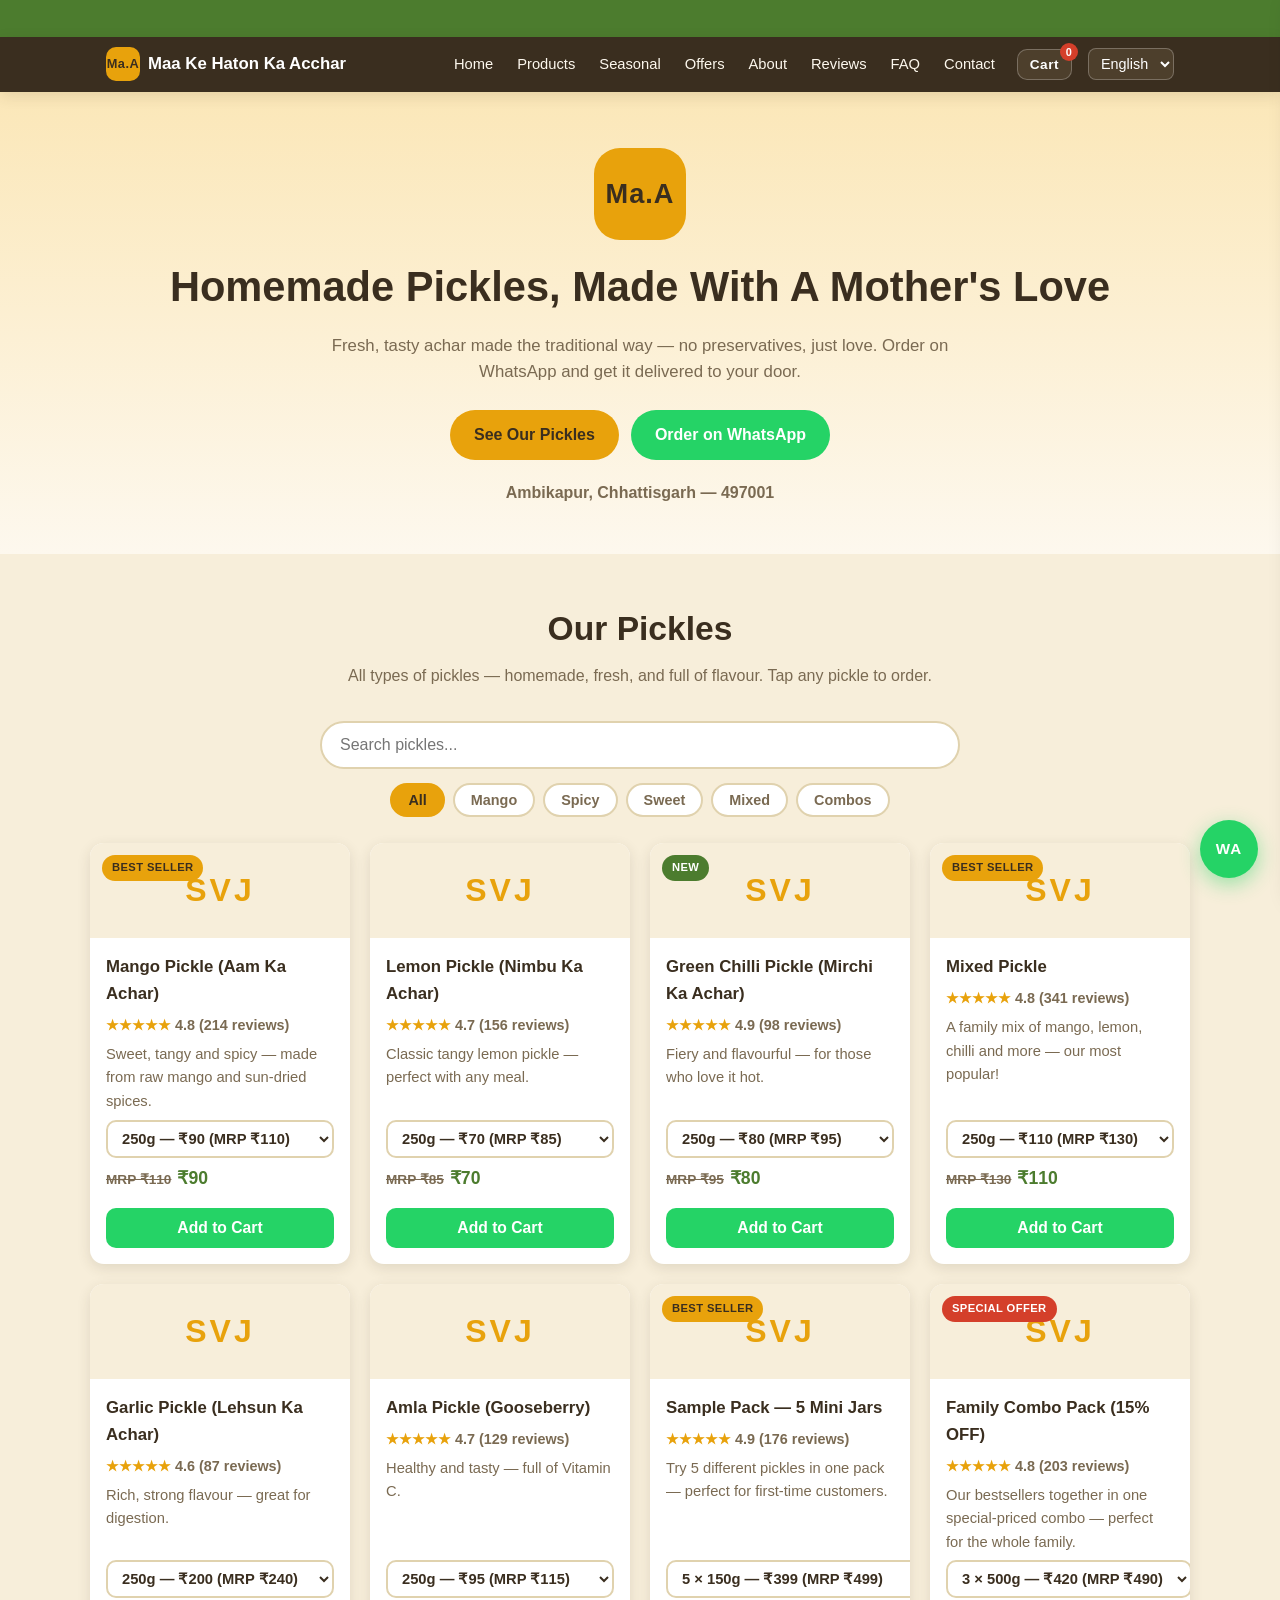
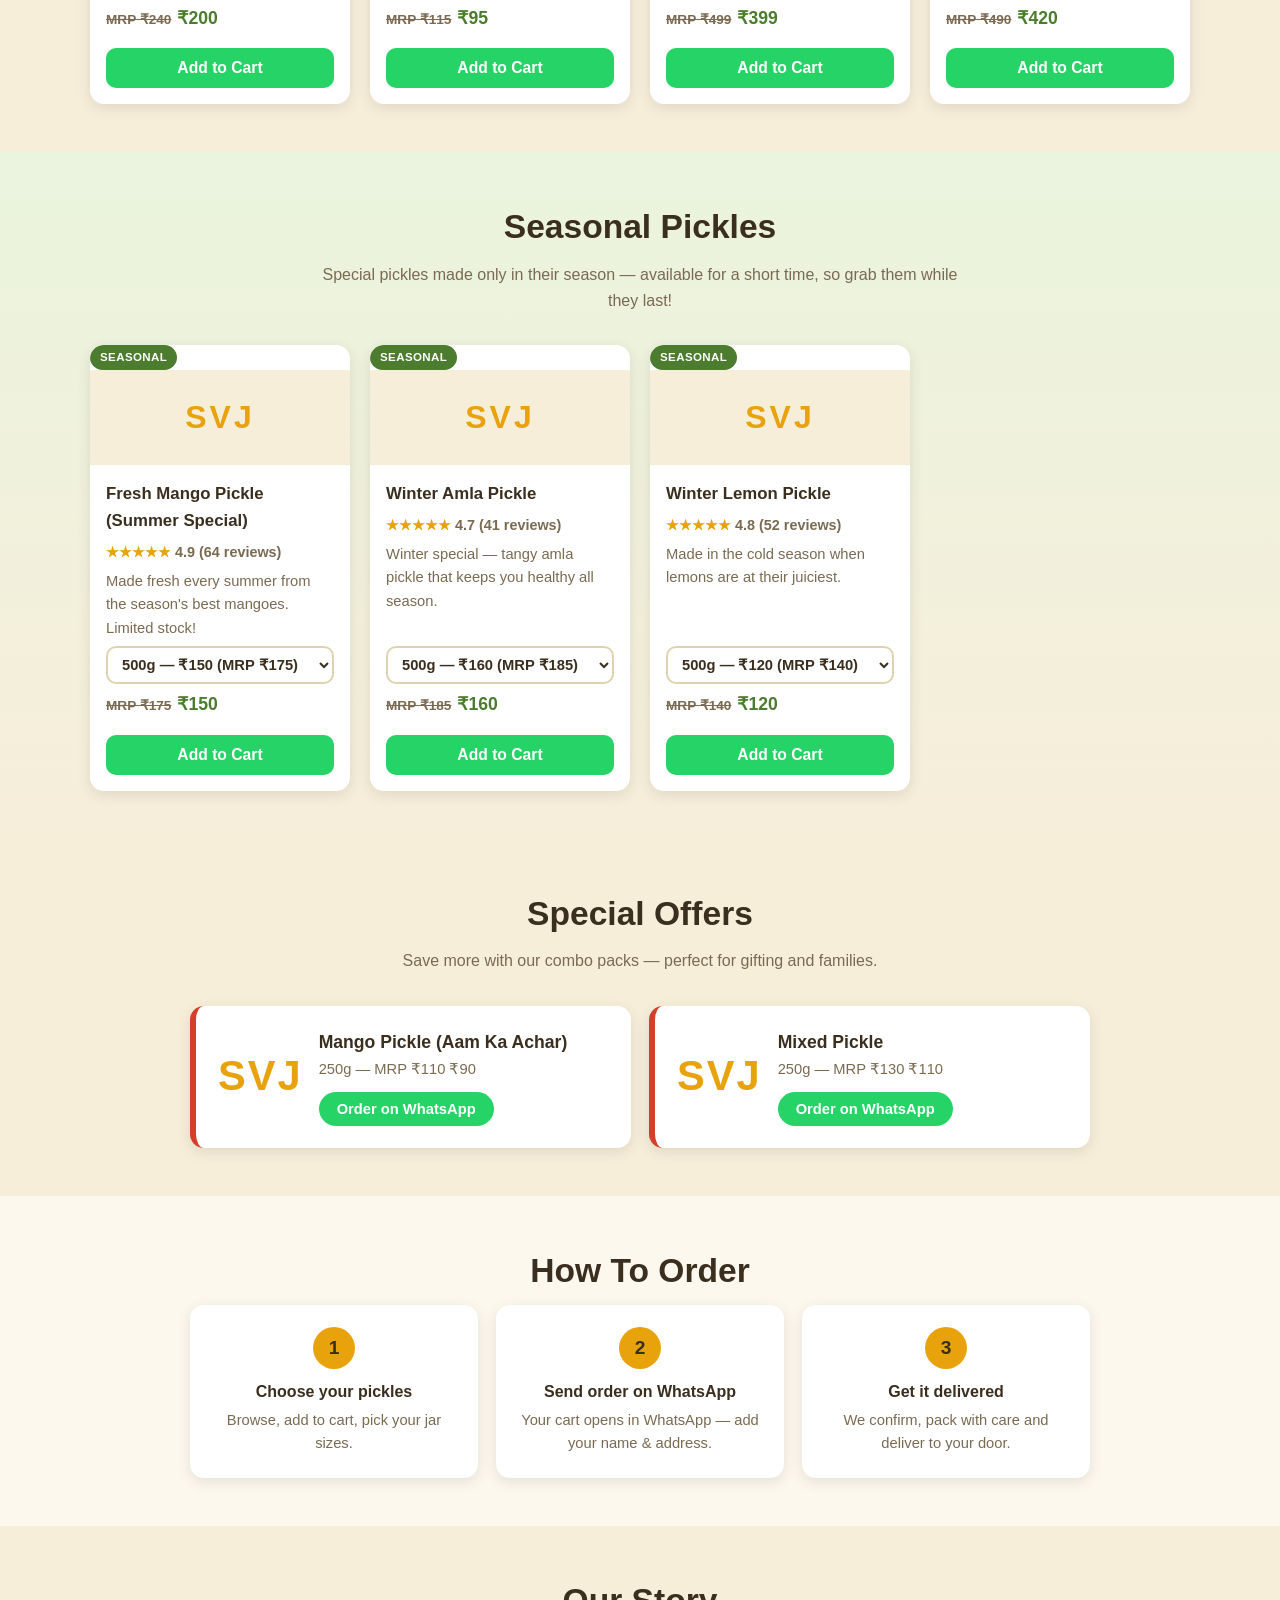
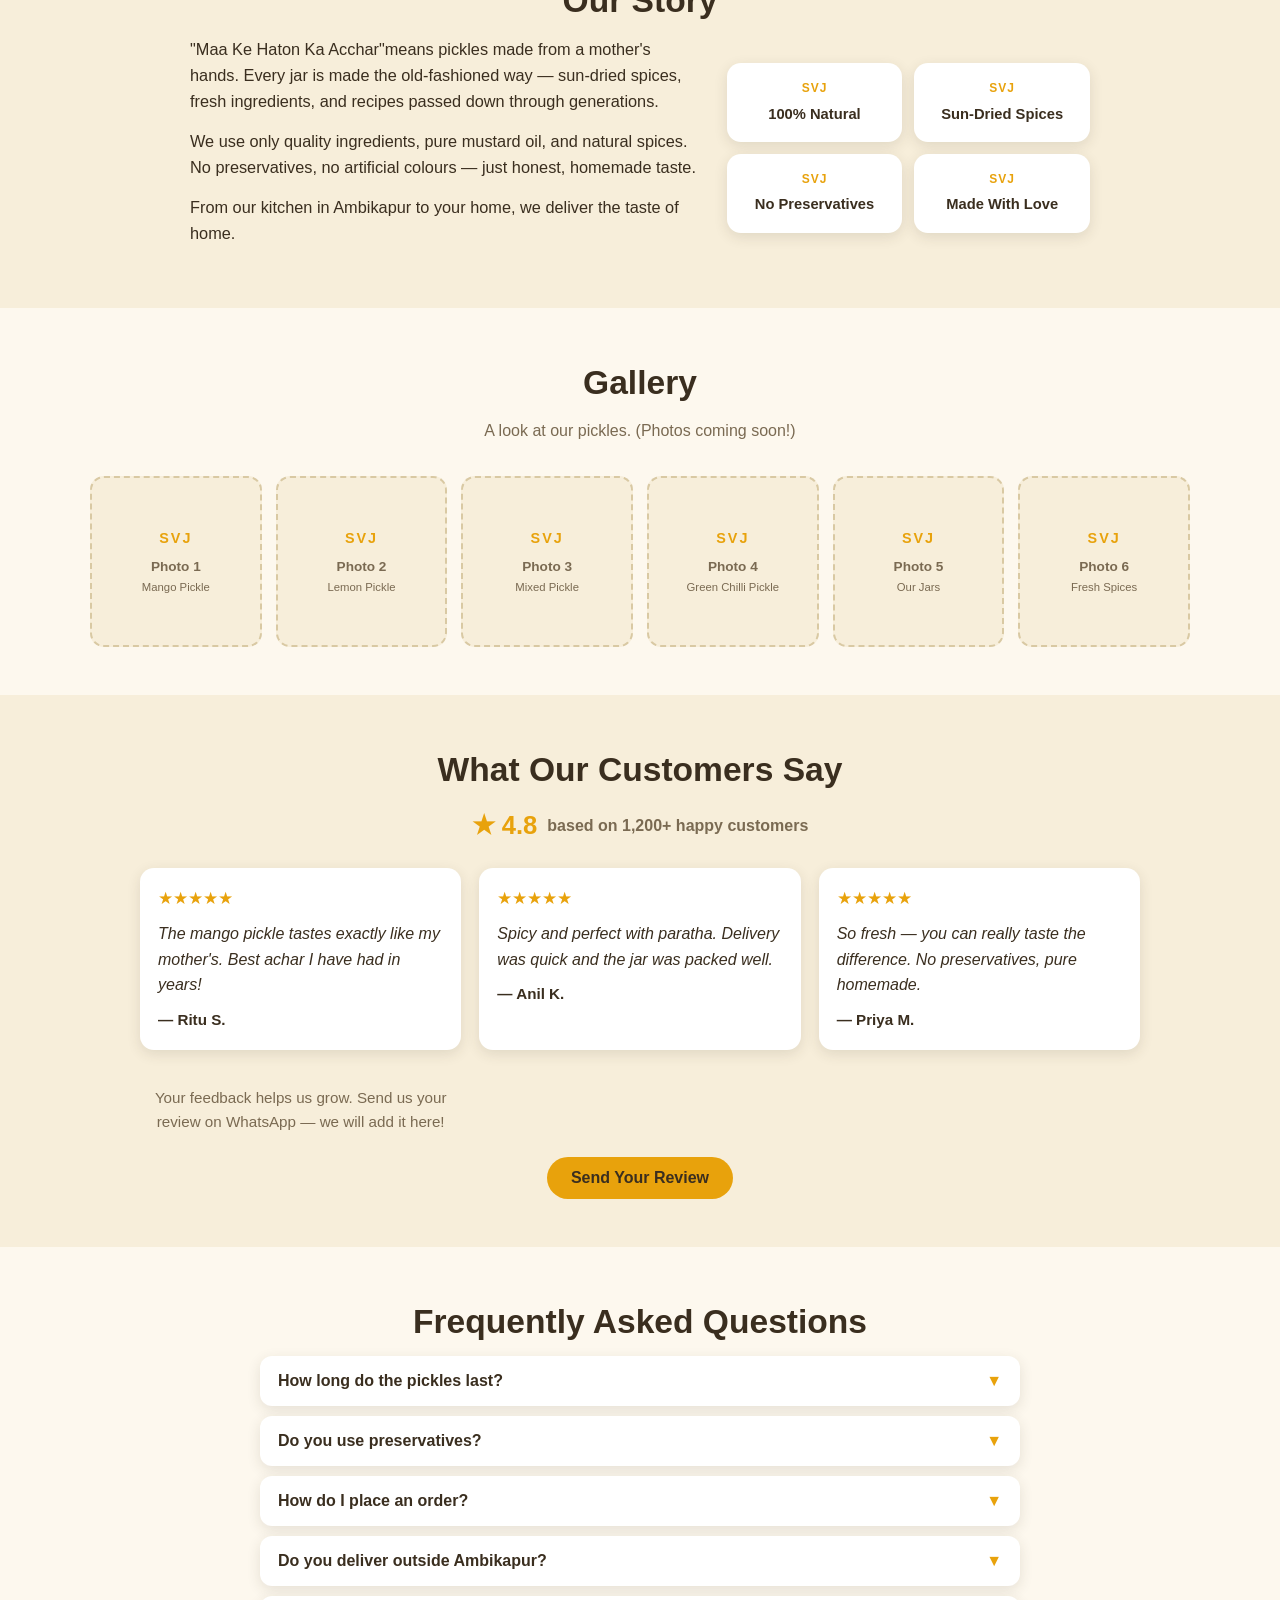
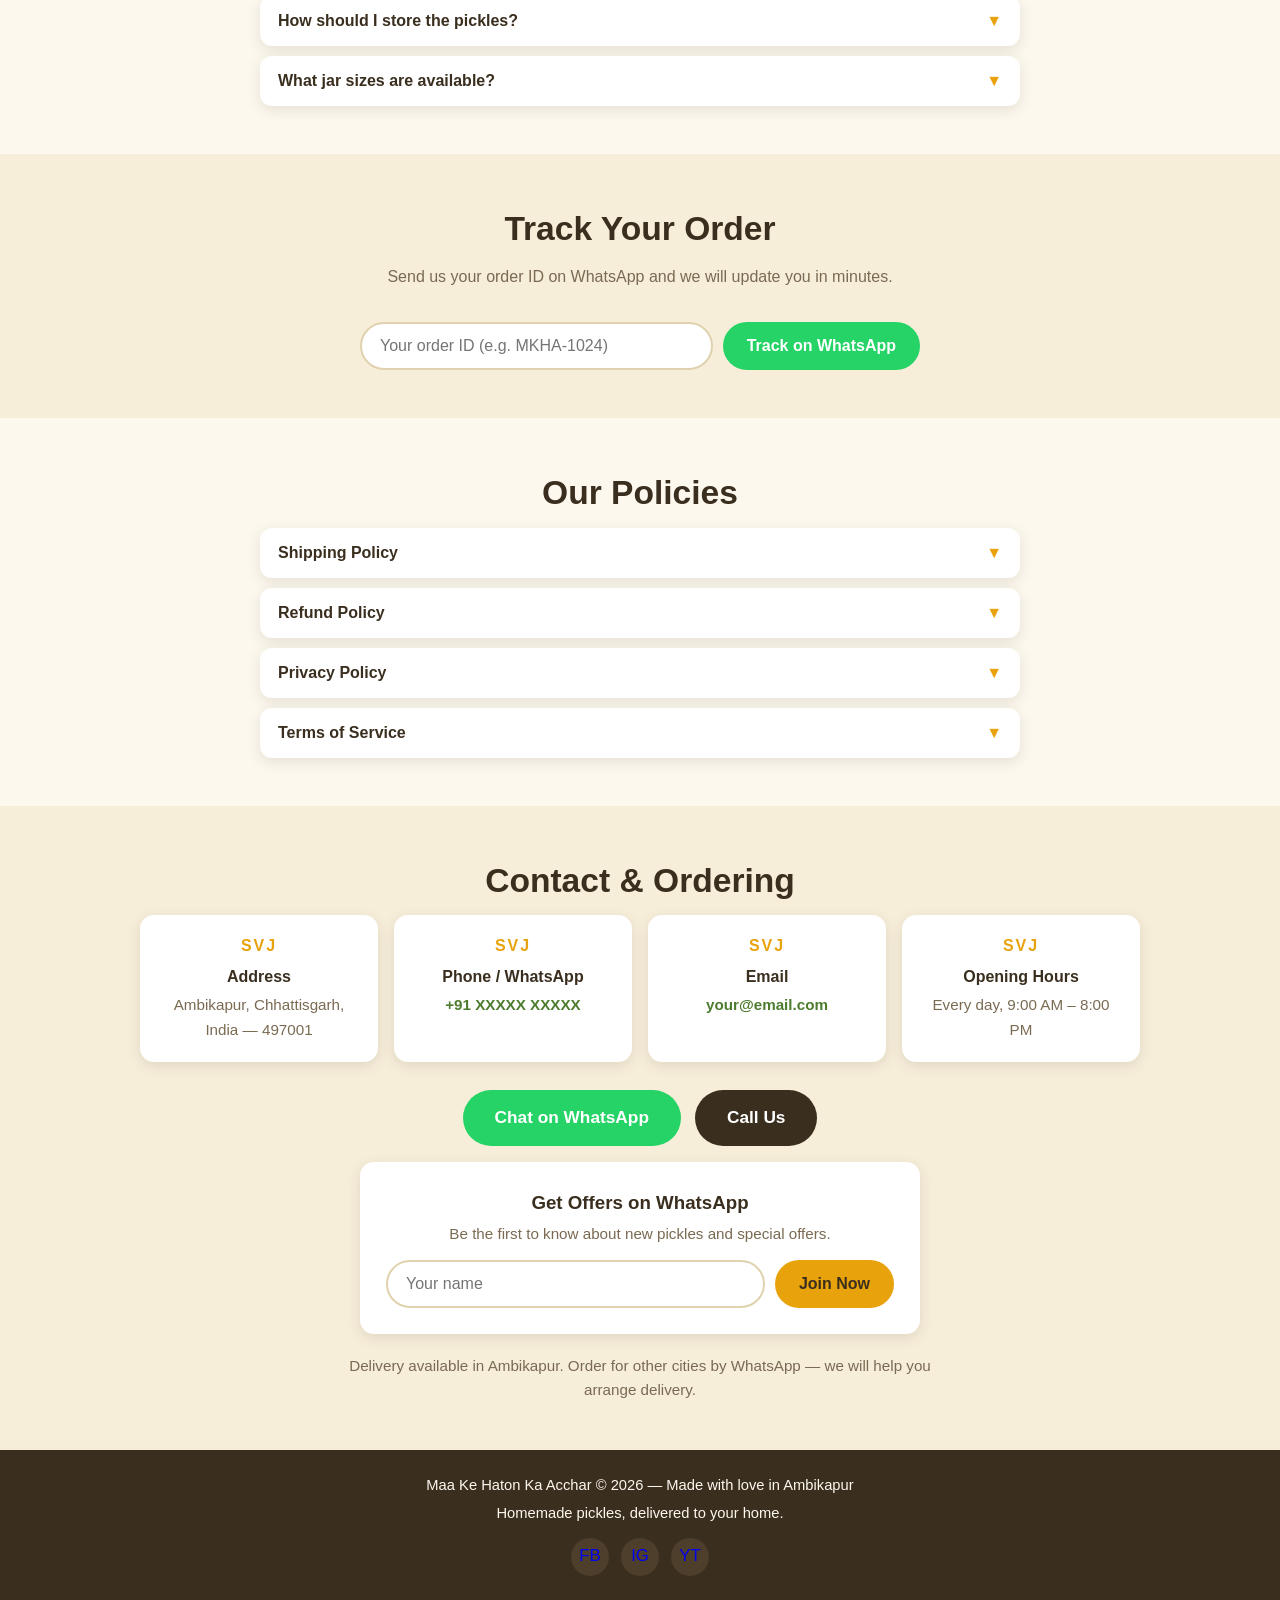
==== index.html @ 0ca8445d "Add visual site editor (editor.html) + one-click deploy script" ====
<!DOCTYPE html>
<html lang="en">
<head>
<meta charset="UTF-8">
<meta name="viewport" content="width=device-width, initial-scale=1.0">
<title>Maa Ke Haton Ka Acchar</title>
<meta name="description" content="Maa Ke Haton Ka Acchar — homemade pickles made with mother's hands. Ambikapur, Chhattisgarh.">
<link rel="manifest" href="manifest.json">
<link rel="icon" href="icons/icon-192.png">
<link rel="apple-touch-icon" href="icons/icon-180.png">
<meta name="theme-color" content="#3a2e1f">
<link rel="stylesheet" href="styles.css">
</head>
<body>

<div class="trust-bar">
  <div class="trust-track">
    <span data-i18n="trust_1">No-Leakage Shipping</span>
    <span>•</span>
    <span data-i18n="trust_2">Delivering Across India</span>
    <span>•</span>
    <span data-i18n="trust_3">100% Natural</span>
    <span>•</span>
    <span data-i18n="trust_4">Cash on Delivery</span>
    <span>•</span>
    <span data-i18n="trust_1">No-Leakage Shipping</span>
    <span>•</span>
    <span data-i18n="trust_2">Delivering Across India</span>
    <span>•</span>
    <span data-i18n="trust_3">100% Natural</span>
    <span>•</span>
    <span data-i18n="trust_4">Cash on Delivery</span>
  </div>
</div>

<header class="site-header">
  <div class="header-inner">
    <a href="#home" class="brand">
      <span class="brand-icon brand-icon-text">Ma.A</span>
      <span class="brand-name" data-i18n="brand_name">Maa Ke Haton Ka Acchar</span>
    </a>
    <nav class="main-nav" id="mainNav">
      <a href="#home" data-i18n="nav_home">Home</a>
      <a href="#products" data-i18n="nav_products">Products</a>
      <a href="#seasonal" data-i18n="nav_seasonal">Seasonal</a>
      <a href="#offers" data-i18n="nav_offers">Offers</a>
      <a href="#about" data-i18n="nav_about">About</a>
      <a href="#reviews" data-i18n="nav_reviews">Reviews</a>
      <a href="#faq" data-i18n="nav_faq">FAQ</a>
      <a href="#contact" data-i18n="nav_contact">Contact</a>
    </nav>
    <div class="header-right">
      <button class="cart-btn" id="cartBtn" aria-label="Cart">
        <span data-i18n="cart_btn">Cart</span><span class="cart-count" id="cartCount">0</span>
      </button>
      <label class="lang-label" for="langSelect" aria-hidden="true"></label>
      <select id="langSelect" class="lang-select" aria-label="Language"></select>
      <button class="menu-toggle" id="menuToggle" aria-label="Menu">☰</button>
    </div>
  </div>
</header>

<section id="home" class="hero">
  <div class="hero-inner">
    <div class="hero-emoji hero-emoji-text">Ma.A</div>
    <h1 data-i18n="hero_title">Homemade Pickles, Made With A Mother's Love</h1>
    <p class="hero-sub" data-i18n="hero_sub">Fresh, tasty achar made the traditional way — no preservatives, just love. Add to cart, order on WhatsApp and get it delivered to your door.</p>
    <div class="hero-actions">
      <a class="btn btn-primary" href="#products" data-i18n="hero_btn_menu">See Our Pickles</a>
      <a class="btn btn-whatsapp" id="heroWhatsApp" href="#" target="_blank" rel="noopener" data-i18n="hero_btn_order">Order on WhatsApp</a>
    </div>
    <p class="hero-location" data-i18n="hero_location">Ambikapur, Chhattisgarh — 497001</p>
  </div>
</section>

<section id="products" class="section">
  <div class="section-inner">
    <h2 class="section-title" data-i18n="products_title">Our Pickles</h2>
    <p class="section-sub" data-i18n="products_sub">All types of pickles — homemade, fresh, and full of flavour. Add to cart or order on WhatsApp.</p>
    <div class="shop-tools">
      <input type="search" id="searchInput" class="search-box" data-i18n-placeholder="search_placeholder" placeholder="Search pickles...">
      <div class="filter-chips" id="filterChips">
        <button class="chip active" data-filter="all" data-i18n="filter_all">All</button>
        <button class="chip" data-filter="mango" data-i18n="filter_mango">Mango</button>
        <button class="chip" data-filter="spicy" data-i18n="filter_spicy">Spicy</button>
        <button class="chip" data-filter="sweet" data-i18n="filter_sweet">Sweet</button>
        <button class="chip" data-filter="mixed" data-i18n="filter_mixed">Mixed</button>
        <button class="chip" data-filter="combo" data-i18n="filter_combo">Combos</button>
      </div>
    </div>
    <p class="search-empty" id="searchEmpty" data-i18n="search_no_results" style="display:none">No pickles found. Try another word.</p>
    <div class="product-grid" id="productGrid"></div>
  </div>
</section>

<section id="seasonal" class="section section-seasonal">
  <div class="section-inner">
    <h2 class="section-title" data-i18n="seasonal_title">Seasonal Pickles</h2>
    <p class="section-sub" data-i18n="seasonal_sub">Special pickles made only in their season — available for a short time, so grab them while they last!</p>
    <div class="product-grid" id="seasonalGrid"></div>
  </div>
</section>

<section id="offers" class="section section-offers">
  <div class="section-inner">
    <h2 class="section-title" data-i18n="offers_title">Special Offers</h2>
    <p class="section-sub" data-i18n="offers_sub">Save more with our combo packs — perfect for gifting and families.</p>
    <div class="offer-banners" id="offerBanners"></div>
  </div>
</section>

<section id="howto" class="section">
  <div class="section-inner">
    <h2 class="section-title" data-i18n="howto_title">How To Order</h2>
    <div class="howto-steps">
      <div class="howto-step"><span class="step-num">1</span><strong data-i18n="howto_1">Choose your pickles</strong><p data-i18n="howto_1d">Browse, add to cart, pick your jar sizes.</p></div>
      <div class="howto-step"><span class="step-num">2</span><strong data-i18n="howto_2">Send order on WhatsApp</strong><p data-i18n="howto_2d">Your cart opens in WhatsApp — add your name & address.</p></div>
      <div class="howto-step"><span class="step-num">3</span><strong data-i18n="howto_3">Get it delivered</strong><p data-i18n="howto_3d">We confirm, pack with care and deliver to your door.</p></div>
    </div>
  </div>
</section>

<section id="about" class="section">
  <div class="section-inner">
    <h2 class="section-title" data-i18n="about_title">Our Story</h2>
    <div class="about-content">
      <div class="about-text">
        <p data-i18n="about_p1">"Maa Ke Haton Ka Acchar" means pickles made from a mother's hands. Every jar is made the old-fashioned way — sun-dried spices, fresh ingredients, and recipes passed down through generations.</p>
        <p data-i18n="about_p2">We use only quality ingredients, pure mustard oil, and natural spices. No preservatives, no artificial colours — just honest, homemade taste.</p>
        <p data-i18n="about_p3">From our kitchen in Ambikapur to your home, we deliver the taste of home.</p>
      </div>
      <div class="about-badges">
        <div class="badge"><span class="badge-icon">SVJ</span><strong data-i18n="badge_1">100% Natural</strong></div>
        <div class="badge"><span class="badge-icon">SVJ</span><strong data-i18n="badge_2">Sun-Dried Spices</strong></div>
        <div class="badge"><span class="badge-icon">SVJ</span><strong data-i18n="badge_3">No Preservatives</strong></div>
        <div class="badge"><span class="badge-icon">SVJ</span><strong data-i18n="badge_4">Made With Love</strong></div>
      </div>
    </div>
  </div>
</section>

<section id="gallery" class="section section-gallery">
  <div class="section-inner">
    <h2 class="section-title" data-i18n="gallery_title">Gallery</h2>
    <p class="section-sub" data-i18n="gallery_sub">A look at our pickles. (Photos coming soon!)</p>
    <div class="gallery-grid" id="galleryGrid"></div>
  </div>
</section>

<section id="reviews" class="section">
  <div class="section-inner">
    <h2 class="section-title" data-i18n="reviews_title">What Our Customers Say</h2>
    <div class="rating-summary">
      <span class="rating-big">★ 4.8</span>
      <span class="rating-text" data-i18n="rating_summary">based on 1,200+ happy customers</span>
    </div>
    <div class="review-grid" id="reviewGrid"></div>
    <div class="send-review">
      <button class="btn btn-primary" id="sendReviewBtn" data-i18n="review_send_btn">Send Your Review</button>
    </div>
  </div>
</section>

<section id="faq" class="section">
  <div class="section-inner">
    <h2 class="section-title" data-i18n="faq_title">Frequently Asked Questions</h2>
    <div class="faq-list" id="faqList"></div>
  </div>
</section>

<section id="track" class="section section-track">
  <div class="section-inner">
    <h2 class="section-title" data-i18n="track_title">Track Your Order</h2>
    <p class="section-sub" data-i18n="track_sub">Send us your order ID on WhatsApp and we will update you in minutes.</p>
    <form class="track-form" id="trackForm">
      <input type="text" id="trackInput" data-i18n-placeholder="track_placeholder" placeholder="Your order ID (e.g. MKHA-1024)" required>
      <button type="submit" class="btn btn-whatsapp" data-i18n="track_btn">Track on WhatsApp</button>
    </form>
  </div>
</section>

<section id="policies" class="section">
  <div class="section-inner">
    <h2 class="section-title" data-i18n="policies_title">Our Policies</h2>
    <div class="faq-list" id="policyList">
      <div class="faq-item">
        <button class="faq-question"><span data-i18n="pol_shipping_title">Shipping Policy</span><span class="faq-arrow">▼</span></button>
        <div class="faq-answer"><div class="faq-answer-inner" data-i18n="pol_shipping_body"></div></div>
      </div>
      <div class="faq-item">
        <button class="faq-question"><span data-i18n="pol_refund_title">Refund Policy</span><span class="faq-arrow">▼</span></button>
        <div class="faq-answer"><div class="faq-answer-inner" data-i18n="pol_refund_body"></div></div>
      </div>
      <div class="faq-item">
        <button class="faq-question"><span data-i18n="pol_privacy_title">Privacy Policy</span><span class="faq-arrow">▼</span></button>
        <div class="faq-answer"><div class="faq-answer-inner" data-i18n="pol_privacy_body"></div></div>
      </div>
      <div class="faq-item">
        <button class="faq-question"><span data-i18n="pol_terms_title">Terms of Service</span><span class="faq-arrow">▼</span></button>
        <div class="faq-answer"><div class="faq-answer-inner" data-i18n="pol_terms_body"></div></div>
      </div>
    </div>
  </div>
</section>

<section id="contact" class="section section-contact">
  <div class="section-inner">
    <h2 class="section-title" data-i18n="contact_title">Contact &amp; Ordering</h2>
    <div class="contact-grid">
      <div class="contact-card">
        <span class="contact-icon contact-icon-text">SVJ</span>
        <strong data-i18n="contact_address_label">Address</strong>
        <p data-i18n="contact_address">Ambikapur, Chhattisgarh, India — 497001</p>
      </div>
      <div class="contact-card">
        <span class="contact-icon contact-icon-text">SVJ</span>
        <strong data-i18n="contact_phone_label">Phone / WhatsApp</strong>
        <p><a id="contactPhoneLink" href="#" data-i18n="contact_phone_placeholder">+91 XXXXX XXXXX</a></p>
      </div>
      <div class="contact-card">
        <span class="contact-icon contact-icon-text">SVJ</span>
        <strong data-i18n="contact_email_label">Email</strong>
        <p><a id="contactEmailLink" href="#" data-i18n="contact_email_placeholder">your@email.com</a></p>
      </div>
      <div class="contact-card">
        <span class="contact-icon contact-icon-text">SVJ</span>
        <strong data-i18n="contact_hours_label">Opening Hours</strong>
        <p data-i18n="contact_hours">Every day, 9:00 AM – 8:00 PM</p>
      </div>
    </div>
    <div class="contact-actions">
      <a class="btn btn-whatsapp btn-large" id="contactWhatsApp" href="#" target="_blank" rel="noopener" data-i18n="contact_btn_whatsapp">Chat on WhatsApp</a>
      <a class="btn btn-call btn-large" id="contactCall" href="#" data-i18n="contact_btn_call">Call Us</a>
    </div>
    <div class="newsletter">
      <h3 data-i18n="newsletter_title">Get Offers on WhatsApp</h3>
      <p data-i18n="newsletter_sub">Be the first to know about new pickles and special offers.</p>
      <form class="track-form" id="newsletterForm">
        <input type="text" id="newsletterInput" data-i18n-placeholder="newsletter_placeholder" placeholder="Your name" required>
        <button type="submit" class="btn btn-primary" data-i18n="newsletter_btn">Join Now</button>
      </form>
    </div>
    <p class="contact-note" data-i18n="contact_note">Delivery available in Ambikapur. Order for other cities by WhatsApp — we will help you arrange delivery.</p>
  </div>
</section>

<footer class="site-footer">
  <div class="footer-inner">
    <p data-i18n="footer_line1">Maa Ke Haton Ka Acchar © 2026 — Made with love in Ambikapur</p>
    <p data-i18n="footer_line2">Homemade pickles, delivered to your home.</p>
    <div class="social-links">
      <a href="#" aria-label="Facebook" id="fbLink">FB</a>
      <a href="#" aria-label="Instagram" id="igLink">IG</a>
      <a href="#" aria-label="YouTube" id="ytLink">YT</a>
    </div>
  </div>
</footer>

<div class="cart-overlay" id="cartOverlay"></div>
<aside class="cart-drawer" id="cartDrawer">
  <div class="cart-header">
    <h3 data-i18n="cart_title">Your Cart</h3>
    <button class="cart-close" id="cartClose" aria-label="Close">✕</button>
  </div>
  <div class="cart-items" id="cartItems"></div>
  <div class="cart-footer" id="cartFooter">
    <div class="cart-total-row">
      <span data-i18n="cart_total">Total</span>
      <span id="cartTotal">₹0</span>
    </div>
    <button class="btn btn-whatsapp btn-large cart-checkout" id="cartCheckout" data-i18n="cart_checkout">Order via WhatsApp</button>
    <button class="btn btn-call cart-clear" id="cartClear" data-i18n="cart_clear">Clear Cart</button>
  </div>
</aside>

<a class="float-wa" id="floatWa" href="#" target="_blank" rel="noopener" aria-label="WhatsApp">WA</a>
<button class="back-top" id="backTop" aria-label="Back to top">↑</button>

<script src="languages.js"></script>
<script src="products.js"></script>
<script src="site-config.js"></script>
<script src="script.js"></script>
</body>
</html>
---- styles.css ----
:root {
  --primary: #e8a20c;
  --primary-dark: #c4880a;
  --dark: #3a2e1f;
  --dark-soft: #4d3f2c;
  --green: #4c7c2e;
  --cream: #fdf8ee;
  --cream-2: #f7eeda;
  --text: #3a2e1f;
  --muted: #7a6a52;
  --white: #ffffff;
  --red: #d43f2a;
  --shadow: 0 4px 14px rgba(58, 46, 31, 0.12);
  --radius: 14px;
}

* { margin: 0; padding: 0; box-sizing: border-box; }

html { scroll-behavior: smooth; }

body {
  font-family: -apple-system, BlinkMacSystemFont, "Segoe UI", Roboto, "Noto Sans", "Noto Sans Devanagari", "Noto Sans Bengali", "Noto Sans Tamil", sans-serif;
  background: var(--cream);
  color: var(--text);
  line-height: 1.6;
}

/* ---------- Trust bar ---------- */
.trust-bar {
  background: var(--green);
  color: var(--white);
  overflow: hidden;
  padding: 7px 0;
  font-size: 0.88rem;
  font-weight: 600;
  white-space: nowrap;
}

.trust-track {
  display: inline-flex;
  gap: 18px;
  animation: marquee 22s linear infinite;
  padding-left: 100%;
}

@keyframes marquee {
  0% { transform: translateX(0); }
  100% { transform: translateX(-100%); }
}

/* ---------- Header ---------- */
.site-header {
  position: sticky;
  top: 0;
  z-index: 100;
  background: var(--dark);
  color: var(--white);
  box-shadow: var(--shadow);
}

.header-inner {
  max-width: 1100px;
  margin: 0 auto;
  padding: 10px 16px;
  display: flex;
  align-items: center;
  gap: 12px;
}

.brand {
  display: flex;
  align-items: center;
  gap: 8px;
  color: var(--white);
  text-decoration: none;
  font-weight: 800;
  font-size: 1.05rem;
  white-space: nowrap;
}

.brand-icon { font-size: 1.4rem; }

.brand-icon-text {
  display: inline-flex;
  align-items: center;
  justify-content: center;
  background: var(--primary);
  color: var(--dark);
  font-weight: 900;
  font-size: 0.8rem;
  width: 34px;
  height: 34px;
  border-radius: 10px;
  letter-spacing: 0.5px;
}

.main-nav {
  display: flex;
  gap: 4px;
  margin-left: auto;
  overflow-x: auto;
  scrollbar-width: none;
}

.main-nav::-webkit-scrollbar { display: none; }

.main-nav a {
  color: var(--cream);
  text-decoration: none;
  padding: 6px 10px;
  border-radius: 8px;
  font-size: 0.92rem;
  white-space: nowrap;
}

.main-nav a:hover { background: var(--dark-soft); }

.header-right {
  display: flex;
  align-items: center;
  gap: 8px;
}

.cart-btn {
  position: relative;
  background: var(--dark-soft);
  border: 1px solid rgba(255,255,255,0.25);
  border-radius: 10px;
  color: var(--white);
  font-size: 0.85rem;
  font-weight: 700;
  letter-spacing: 0.5px;
  padding: 7px 12px;
  cursor: pointer;
}

.cart-count {
  position: absolute;
  top: -7px;
  right: -7px;
  background: var(--red);
  color: var(--white);
  font-size: 0.68rem;
  font-weight: 800;
  min-width: 18px;
  height: 18px;
  border-radius: 999px;
  display: flex;
  align-items: center;
  justify-content: center;
  padding: 0 4px;
}

.lang-select {
  background: var(--dark-soft);
  color: var(--white);
  border: 1px solid rgba(255,255,255,0.25);
  border-radius: 8px;
  padding: 6px 8px;
  font-size: 0.9rem;
  max-width: 110px;
  cursor: pointer;
}

.lang-select option { color: var(--text); background: var(--white); }

.menu-toggle {
  display: none;
  background: none;
  border: 1px solid rgba(255,255,255,0.35);
  color: var(--white);
  font-size: 1.2rem;
  border-radius: 8px;
  padding: 2px 10px;
  cursor: pointer;
}

/* ---------- Hero ---------- */
.hero {
  background: linear-gradient(180deg, #fbe7b8 0%, var(--cream) 100%);
  text-align: center;
  padding: 56px 20px 48px;
}

.hero-emoji { font-size: 3rem; margin-bottom: 8px; }

.hero-emoji-text {
  display: flex;
  align-items: center;
  justify-content: center;
  background: var(--primary);
  color: var(--dark);
  font-weight: 900;
  font-size: 1.7rem;
  width: 92px;
  height: 92px;
  border-radius: 26px;
  margin: 0 auto 14px;
  letter-spacing: 1px;
}

.hero h1 {
  font-size: clamp(1.6rem, 4.5vw, 2.6rem);
  color: var(--dark);
  margin-bottom: 12px;
}

.hero-sub {
  max-width: 640px;
  margin: 0 auto 24px;
  color: var(--muted);
  font-size: 1.05rem;
}

.hero-actions {
  display: flex;
  gap: 12px;
  justify-content: center;
  flex-wrap: wrap;
}

.hero-location {
  margin-top: 20px;
  color: var(--muted);
  font-weight: 600;
}

/* ---------- Buttons ---------- */
.btn {
  display: inline-block;
  padding: 12px 24px;
  border-radius: 999px;
  text-decoration: none;
  font-weight: 700;
  font-size: 1rem;
  transition: transform 0.15s, box-shadow 0.15s;
  border: none;
  cursor: pointer;
  text-align: center;
}

.btn:hover { transform: translateY(-2px); box-shadow: 0 6px 18px rgba(0,0,0,0.18); }

.btn-primary { background: var(--primary); color: var(--dark); }
.btn-whatsapp { background: #25d366; color: var(--white); }
.btn-call { background: var(--dark); color: var(--white); }
.btn-large { padding: 14px 32px; font-size: 1.08rem; }

/* ---------- Sections ---------- */
.section { padding: 48px 20px; }

.section:nth-of-type(even) { background: var(--cream-2); }

.section-inner { max-width: 1100px; margin: 0 auto; }

.section-title {
  text-align: center;
  font-size: clamp(1.5rem, 3.5vw, 2.1rem);
  color: var(--dark);
  margin-bottom: 8px;
}

.section-sub {
  text-align: center;
  color: var(--muted);
  max-width: 640px;
  margin: 0 auto 32px;
}

/* ---------- Shop tools: search + filters ---------- */
.shop-tools {
  max-width: 640px;
  margin: 0 auto 26px;
  display: flex;
  flex-direction: column;
  gap: 14px;
}

.search-box {
  width: 100%;
  padding: 13px 18px;
  border-radius: 999px;
  border: 2px solid #e0d2ae;
  background: var(--white);
  font-size: 1rem;
  outline: none;
}

.search-box:focus { border-color: var(--primary); }

.filter-chips {
  display: flex;
  gap: 8px;
  justify-content: center;
  flex-wrap: wrap;
}

.chip {
  border: 2px solid #e0d2ae;
  background: var(--white);
  color: var(--muted);
  border-radius: 999px;
  padding: 7px 16px;
  font-size: 0.9rem;
  font-weight: 700;
  cursor: pointer;
  transition: all 0.15s;
}

.chip:hover { border-color: var(--primary); color: var(--primary-dark); }

.chip.active {
  background: var(--primary);
  border-color: var(--primary);
  color: var(--dark);
}

.search-empty {
  text-align: center;
  color: var(--muted);
  margin-bottom: 18px;
  font-weight: 600;
}

/* ---------- Products ---------- */
.product-grid {
  display: grid;
  grid-template-columns: repeat(auto-fill, minmax(250px, 1fr));
  gap: 20px;
}

.product-card {
  background: var(--white);
  border-radius: var(--radius);
  box-shadow: var(--shadow);
  overflow: hidden;
  display: flex;
  flex-direction: column;
  transition: transform 0.15s;
  position: relative;
}

.product-card:hover { transform: translateY(-4px); }

.product-badge {
  position: absolute;
  top: 12px;
  left: 12px;
  z-index: 2;
  font-size: 0.7rem;
  font-weight: 800;
  padding: 4px 10px;
  border-radius: 999px;
  text-transform: uppercase;
  letter-spacing: 0.4px;
  color: var(--white);
}

.product-badge.badge-new { background: var(--green); }
.product-badge.badge-bestseller { background: var(--primary); color: var(--dark); }
.product-badge.badge-soldout { background: var(--dark); }
.product-badge.badge-offer { background: var(--red); }

.product-emoji {
  font-size: 3.4rem;
  background: var(--cream-2);
  text-align: center;
  padding: 22px 0;
}

.product-emoji-text {
  font-size: 2rem;
  font-weight: 900;
  letter-spacing: 3px;
  color: var(--primary);
}

.product-body { padding: 16px; display: flex; flex-direction: column; gap: 6px; flex: 1; }

.product-name { font-size: 1.05rem; font-weight: 800; color: var(--dark); }

.product-rating { color: var(--primary); font-size: 0.9rem; font-weight: 700; }

.product-rating .reviews-count { color: var(--muted); font-weight: 600; }

.product-desc { font-size: 0.92rem; color: var(--muted); flex: 1; }

.product-variant-row {
  display: flex;
  align-items: center;
  gap: 8px;
}

.product-size-select {
  flex: 1;
  border: 2px solid #e0d2ae;
  border-radius: 10px;
  padding: 8px 10px;
  font-size: 0.92rem;
  font-weight: 600;
  color: var(--text);
  background: var(--white);
  cursor: pointer;
}

.product-meta {
  display: flex;
  justify-content: space-between;
  align-items: center;
  font-weight: 700;
  color: var(--green);
}

.product-price { font-size: 1.1rem; }

.product-mrp {
  color: var(--muted);
  text-decoration: line-through;
  font-weight: 600;
  font-size: 0.85rem;
  margin-right: 6px;
}

.product-order {
  margin-top: 10px;
  background: #25d366;
  color: var(--white);
  border: none;
  border-radius: 10px;
  padding: 11px;
  font-weight: 700;
  font-size: 0.98rem;
  cursor: pointer;
  transition: filter 0.15s;
  width: 100%;
}

.product-order:hover { filter: brightness(0.94); }

.product-order.soldout { background: #b9b2a5; cursor: not-allowed; }

.section-seasonal {
  background: linear-gradient(180deg, #eaf4de 0%, var(--cream-2) 100%);
}

.seasonal-tag {
  background: var(--green);
  color: var(--white);
  font-size: 0.72rem;
  font-weight: 800;
  padding: 3px 10px;
  border-radius: 999px;
  align-self: flex-start;
  text-transform: uppercase;
  letter-spacing: 0.4px;
}

/* ---------- Offers ---------- */
.section-offers {
  background: linear-gradient(180deg, #fdf3e0 0%, #fbe7b8 100%);
}

.offer-banners {
  display: grid;
  grid-template-columns: repeat(auto-fit, minmax(280px, 1fr));
  gap: 18px;
  max-width: 900px;
  margin: 0 auto;
}

.offer-banner {
  background: var(--white);
  border-radius: var(--radius);
  box-shadow: var(--shadow);
  padding: 22px;
  display: flex;
  gap: 16px;
  align-items: center;
  border-left: 6px solid var(--red);
}

.offer-banner .offer-emoji { font-size: 2.6rem; }

.offer-emoji-text {
  font-size: 1.5rem;
  font-weight: 900;
  letter-spacing: 2px;
  color: var(--primary);
}

.offer-banner h3 { color: var(--dark); font-size: 1.1rem; margin-bottom: 2px; }

.offer-banner p { color: var(--muted); font-size: 0.92rem; margin-bottom: 10px; }

.offer-banner .btn { padding: 9px 18px; font-size: 0.92rem; }

/* ---------- How to order ---------- */
.howto-steps {
  display: grid;
  grid-template-columns: repeat(auto-fit, minmax(220px, 1fr));
  gap: 18px;
  max-width: 900px;
  margin: 0 auto;
}

.howto-step {
  background: var(--white);
  border-radius: var(--radius);
  box-shadow: var(--shadow);
  padding: 22px;
  text-align: center;
}

.step-num {
  display: inline-flex;
  align-items: center;
  justify-content: center;
  width: 42px;
  height: 42px;
  border-radius: 50%;
  background: var(--primary);
  color: var(--dark);
  font-weight: 900;
  font-size: 1.2rem;
  margin-bottom: 10px;
}

.howto-step strong { display: block; color: var(--dark); margin-bottom: 4px; }

.howto-step p { color: var(--muted); font-size: 0.92rem; }

/* ---------- About ---------- */
.about-content {
  display: grid;
  grid-template-columns: 1.4fr 1fr;
  gap: 28px;
  align-items: center;
  max-width: 900px;
  margin: 0 auto;
}

.about-text p { margin-bottom: 14px; color: var(--text); font-size: 1.02rem; }

.about-badges {
  display: grid;
  grid-template-columns: 1fr 1fr;
  gap: 12px;
}

.badge {
  background: var(--white);
  border-radius: var(--radius);
  box-shadow: var(--shadow);
  padding: 16px 12px;
  text-align: center;
  display: flex;
  flex-direction: column;
  gap: 4px;
}

.badge span { font-size: 1.6rem; }

.badge .badge-icon {
  font-size: 0.75rem;
  font-weight: 900;
  letter-spacing: 1px;
  color: var(--primary);
}
.badge strong { font-size: 0.92rem; color: var(--dark); }

/* ---------- Gallery ---------- */
.gallery-grid {
  display: grid;
  grid-template-columns: repeat(auto-fill, minmax(160px, 1fr));
  gap: 14px;
}

.gallery-item {
  aspect-ratio: 1;
  border-radius: var(--radius);
  background: var(--cream-2);
  border: 2px dashed #d9c9a3;
  display: flex;
  flex-direction: column;
  align-items: center;
  justify-content: center;
  color: var(--muted);
  font-size: 0.85rem;
  text-align: center;
  padding: 8px;
}

.gallery-item span { font-size: 2.2rem; margin-bottom: 4px; }

.gallery-item .gallery-icon {
  font-size: 0.9rem;
  font-weight: 900;
  letter-spacing: 2px;
  color: var(--primary);
  margin-bottom: 6px;
}

/* ---------- Reviews ---------- */
.rating-summary {
  display: flex;
  gap: 10px;
  align-items: center;
  justify-content: center;
  margin-bottom: 22px;
}

.rating-big {
  font-size: 1.6rem;
  font-weight: 900;
  color: var(--primary);
}

.rating-text { color: var(--muted); font-weight: 600; }

.review-grid {
  display: grid;
  grid-template-columns: repeat(auto-fill, minmax(280px, 1fr));
  gap: 18px;
  max-width: 1000px;
  margin: 0 auto;
}

.review-card {
  background: var(--white);
  border-radius: var(--radius);
  box-shadow: var(--shadow);
  padding: 18px;
  position: relative;
}

.review-stars { color: var(--primary); font-size: 1.05rem; margin-bottom: 8px; }

.review-text { font-style: italic; color: var(--text); margin-bottom: 10px; }

.review-author { font-weight: 800; color: var(--dark); font-size: 0.95rem; }

.send-review {
  text-align: center;
  margin-top: 22px;
}

.review-note {
  text-align: center;
  color: var(--muted);
  font-size: 0.95rem;
  margin-top: 18px;
}

/* ---------- FAQ / Policies ---------- */
.faq-list { max-width: 760px; margin: 0 auto; display: flex; flex-direction: column; gap: 10px; }

.faq-item {
  background: var(--white);
  border-radius: 12px;
  box-shadow: var(--shadow);
  overflow: hidden;
}

.faq-question {
  width: 100%;
  background: none;
  border: none;
  padding: 16px 18px;
  font-size: 1rem;
  font-weight: 700;
  color: var(--dark);
  text-align: left;
  cursor: pointer;
  display: flex;
  justify-content: space-between;
  align-items: center;
  gap: 10px;
}

.faq-question .faq-arrow { transition: transform 0.2s; color: var(--primary); }

.faq-item.open .faq-arrow { transform: rotate(180deg); }

.faq-answer {
  max-height: 0;
  overflow: hidden;
  transition: max-height 0.25s ease;
}

.faq-answer-inner { padding: 0 18px 16px; color: var(--muted); }

/* ---------- Track order ---------- */
.section-track {
  background: linear-gradient(180deg, var(--cream-2) 0%, var(--cream) 100%);
}

.track-form {
  display: flex;
  gap: 10px;
  justify-content: center;
  flex-wrap: wrap;
  max-width: 560px;
  margin: 0 auto;
}

.track-form input {
  flex: 1;
  min-width: 220px;
  padding: 13px 18px;
  border-radius: 999px;
  border: 2px solid #e0d2ae;
  background: var(--white);
  font-size: 1rem;
  outline: none;
}

.track-form input:focus { border-color: var(--primary); }

/* ---------- Contact ---------- */
.section-contact {
  background: linear-gradient(180deg, var(--cream-2) 0%, #fbe7b8 100%);
}

.contact-grid {
  display: grid;
  grid-template-columns: repeat(auto-fit, minmax(220px, 1fr));
  gap: 16px;
  max-width: 1000px;
  margin: 0 auto 28px;
}

.contact-card {
  background: var(--white);
  border-radius: var(--radius);
  box-shadow: var(--shadow);
  padding: 20px;
  text-align: center;
}

.contact-icon { font-size: 1.8rem; display: block; margin-bottom: 6px; }

.contact-icon-text {
  font-size: 1rem;
  font-weight: 900;
  letter-spacing: 2px;
  color: var(--primary);
  line-height: 1.4;
}

.contact-card strong { display: block; color: var(--dark); margin-bottom: 4px; }

.contact-card p { color: var(--muted); font-size: 0.95rem; }

.contact-card a { color: var(--green); text-decoration: none; font-weight: 600; }

.contact-actions {
  display: flex;
  gap: 14px;
  justify-content: center;
  flex-wrap: wrap;
  margin-bottom: 16px;
}

.newsletter {
  background: var(--white);
  border-radius: var(--radius);
  box-shadow: var(--shadow);
  max-width: 560px;
  margin: 0 auto 20px;
  padding: 26px;
  text-align: center;
}

.newsletter h3 { color: var(--dark); margin-bottom: 4px; }

.newsletter p { color: var(--muted); font-size: 0.95rem; margin-bottom: 14px; }

.contact-note {
  text-align: center;
  color: var(--muted);
  font-size: 0.95rem;
  max-width: 620px;
  margin: 0 auto;
}

/* ---------- Footer ---------- */
.site-footer {
  background: var(--dark);
  color: var(--cream);
  padding: 24px 16px;
  text-align: center;
  font-size: 0.92rem;
}

.site-footer p { margin-bottom: 4px; }

.social-links {
  margin-top: 12px;
  display: flex;
  gap: 12px;
  justify-content: center;
}

.social-links a {
  display: inline-flex;
  align-items: center;
  justify-content: center;
  width: 38px;
  height: 38px;
  border-radius: 50%;
  background: var(--dark-soft);
  font-size: 1.05rem;
  text-decoration: none;
  transition: transform 0.15s;
}

.social-links a:hover { transform: translateY(-2px); }

/* ---------- Cart drawer ---------- */
.cart-overlay {
  position: fixed;
  inset: 0;
  background: rgba(0,0,0,0.5);
  z-index: 200;
  opacity: 0;
  visibility: hidden;
  transition: opacity 0.25s, visibility 0.25s;
}

.cart-overlay.open { opacity: 1; visibility: visible; }

.cart-drawer {
  position: fixed;
  top: 0;
  right: 0;
  bottom: 0;
  width: min(400px, 92vw);
  background: var(--white);
  z-index: 210;
  box-shadow: -6px 0 24px rgba(0,0,0,0.2);
  transform: translateX(105%);
  transition: transform 0.3s ease;
  display: flex;
  flex-direction: column;
}

.cart-drawer.open { transform: translateX(0); }

.cart-header {
  display: flex;
  justify-content: space-between;
  align-items: center;
  padding: 16px 18px;
  background: var(--dark);
  color: var(--white);
}

.cart-header h3 { font-size: 1.1rem; }

.cart-close {
  background: none;
  border: none;
  color: var(--white);
  font-size: 1.2rem;
  cursor: pointer;
}

.cart-items {
  flex: 1;
  overflow-y: auto;
  padding: 14px 18px;
  display: flex;
  flex-direction: column;
  gap: 12px;
}

.cart-empty {
  text-align: center;
  color: var(--muted);
  padding: 40px 10px;
}

.cart-empty p { margin-bottom: 14px; }

.cart-empty-emoji {
  font-size: 2rem;
  font-weight: 900;
  letter-spacing: 3px;
  color: var(--primary);
}

.cart-line {
  display: flex;
  gap: 12px;
  align-items: center;
  background: var(--cream);
  border-radius: 12px;
  padding: 12px;
}

.cart-line .cl-emoji { font-size: 1.7rem; }

.cart-line .cl-emoji-text {
  font-size: 0.9rem;
  font-weight: 900;
  letter-spacing: 1px;
  color: var(--primary);
}

.cart-line .cl-info { flex: 1; min-width: 0; }

.cart-line .cl-name { font-weight: 700; color: var(--dark); font-size: 0.95rem; }

.cart-line .cl-size { color: var(--muted); font-size: 0.85rem; }

.cart-line .cl-price { color: var(--green); font-weight: 800; }

.cl-qty {
  display: flex;
  align-items: center;
  gap: 8px;
}

.cl-qty button {
  width: 26px;
  height: 26px;
  border-radius: 8px;
  border: 1px solid #d9c9a3;
  background: var(--white);
  font-weight: 800;
  cursor: pointer;
  font-size: 0.95rem;
}

.cl-qty span { font-weight: 800; min-width: 16px; text-align: center; }

.cl-remove {
  background: none;
  border: none;
  color: var(--red);
  font-size: 1rem;
  cursor: pointer;
  padding: 4px;
}

.cart-footer {
  border-top: 1px solid #e8dcc0;
  padding: 16px 18px;
  display: flex;
  flex-direction: column;
  gap: 10px;
}

.cart-total-row {
  display: flex;
  justify-content: space-between;
  font-weight: 800;
  font-size: 1.15rem;
  color: var(--dark);
}

.cart-checkout { width: 100%; }

.cart-clear {
  width: 100%;
  background: none;
  border: 1px solid #d9c9a3;
  color: var(--muted);
  padding: 10px;
  border-radius: 999px;
  font-weight: 700;
  cursor: pointer;
  font-size: 0.92rem;
}

/* ---------- Floating buttons ---------- */
.float-wa {
  position: fixed;
  bottom: 22px;
  right: 22px;
  width: 58px;
  height: 58px;
  border-radius: 50%;
  background: #25d366;
  color: var(--white);
  font-size: 0.95rem;
  font-weight: 900;
  letter-spacing: 1px;
  display: flex;
  align-items: center;
  justify-content: center;
  text-decoration: none;
  box-shadow: 0 6px 20px rgba(37, 211, 102, 0.45);
  z-index: 150;
  animation: pulse 2.2s infinite;
}

@keyframes pulse {
  0% { box-shadow: 0 6px 20px rgba(37, 211, 102, 0.45), 0 0 0 0 rgba(37,211,102,0.5); }
  70% { box-shadow: 0 6px 20px rgba(37, 211, 102, 0.45), 0 0 0 16px rgba(37,211,102,0); }
  100% { box-shadow: 0 6px 20px rgba(37, 211, 102, 0.45), 0 0 0 0 rgba(37,211,102,0); }
}

.back-top {
  position: fixed;
  bottom: 92px;
  right: 28px;
  width: 44px;
  height: 44px;
  border-radius: 50%;
  border: none;
  background: var(--dark);
  color: var(--white);
  font-size: 1.2rem;
  cursor: pointer;
  z-index: 150;
  opacity: 0;
  visibility: hidden;
  transition: opacity 0.25s, visibility 0.25s;
}

.back-top.show { opacity: 1; visibility: visible; }

/* ---------- Responsive ---------- */
@media (max-width: 860px) {
  .main-nav {
    display: none;
    position: absolute;
    top: 100%;
    left: 0;
    right: 0;
    background: var(--dark);
    flex-direction: column;
    padding: 10px 16px 16px;
    box-shadow: var(--shadow);
  }

  .main-nav.open { display: flex; }

  .menu-toggle { display: block; }

  .about-content { grid-template-columns: 1fr; }
}

@media (max-width: 480px) {
  .brand-name { font-size: 0.9rem; }
  .hero { padding: 40px 16px 36px; }
  .lang-select { max-width: 90px; }
}
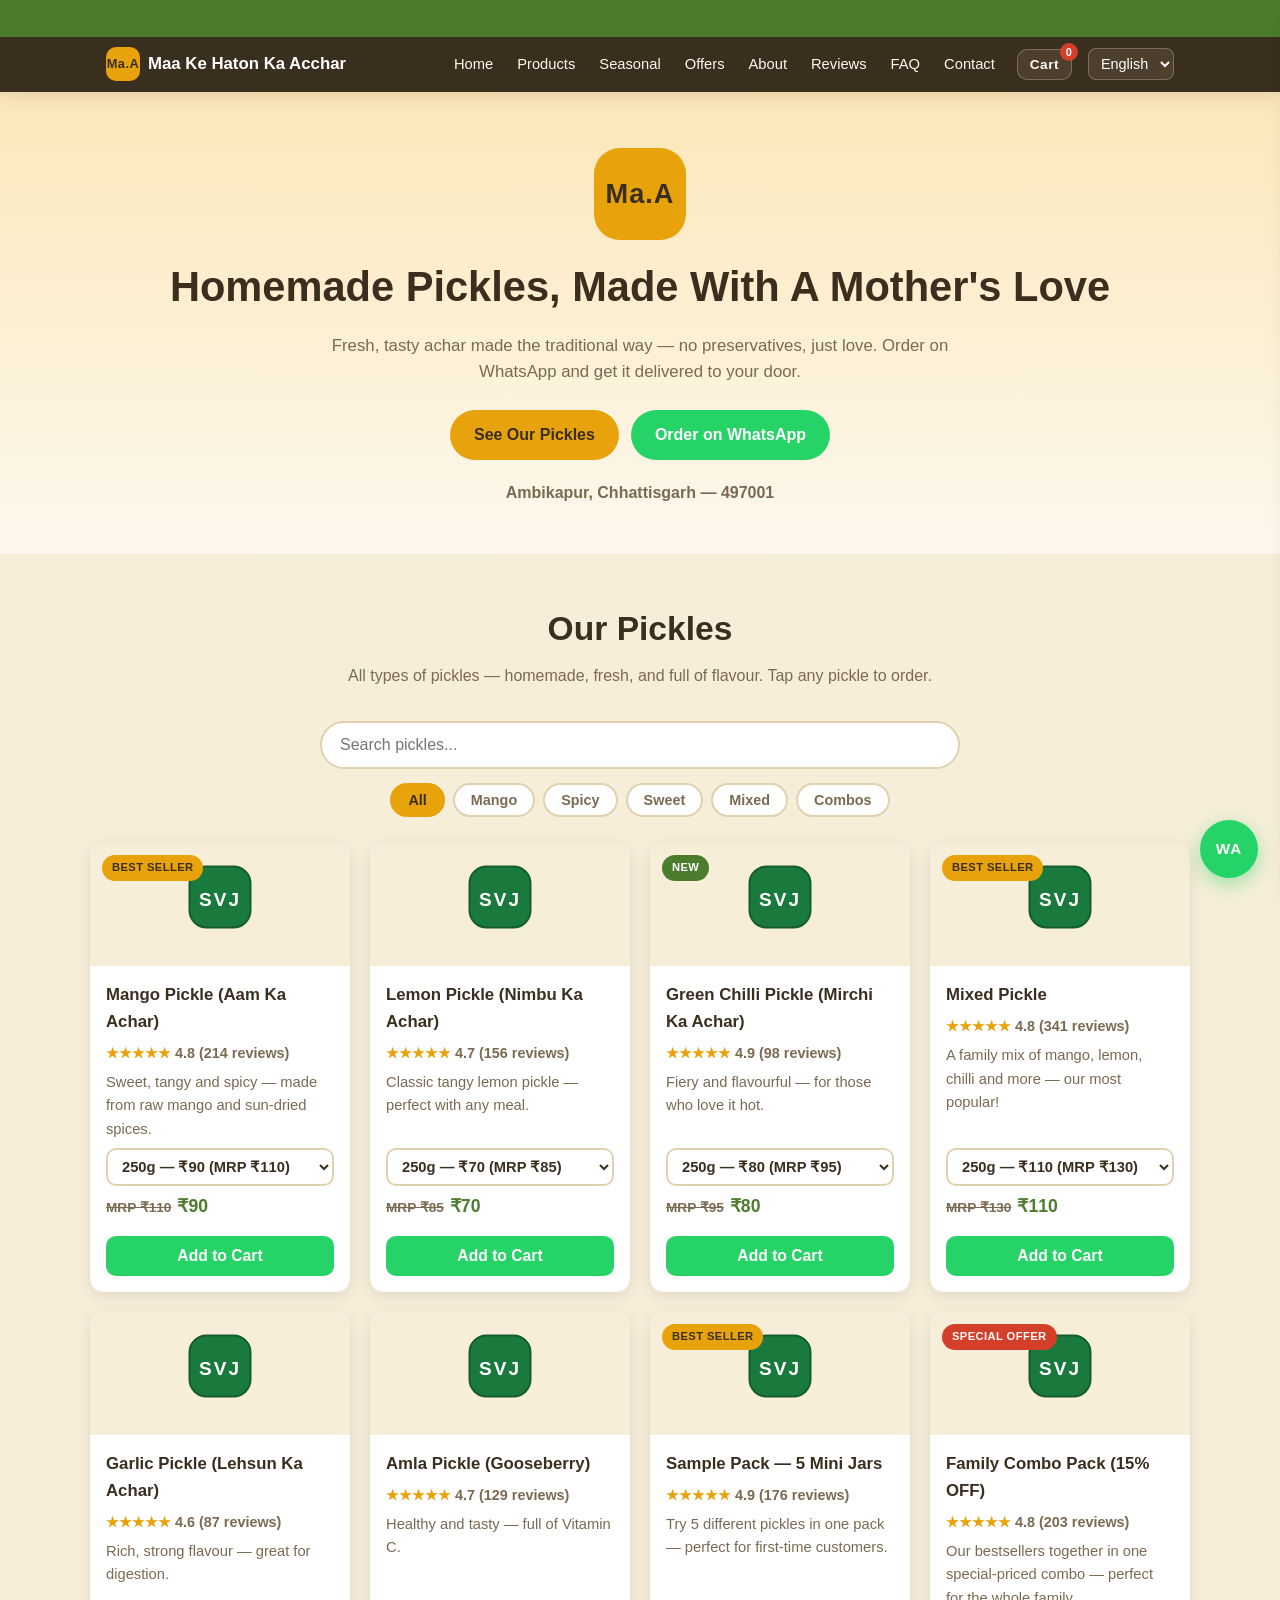
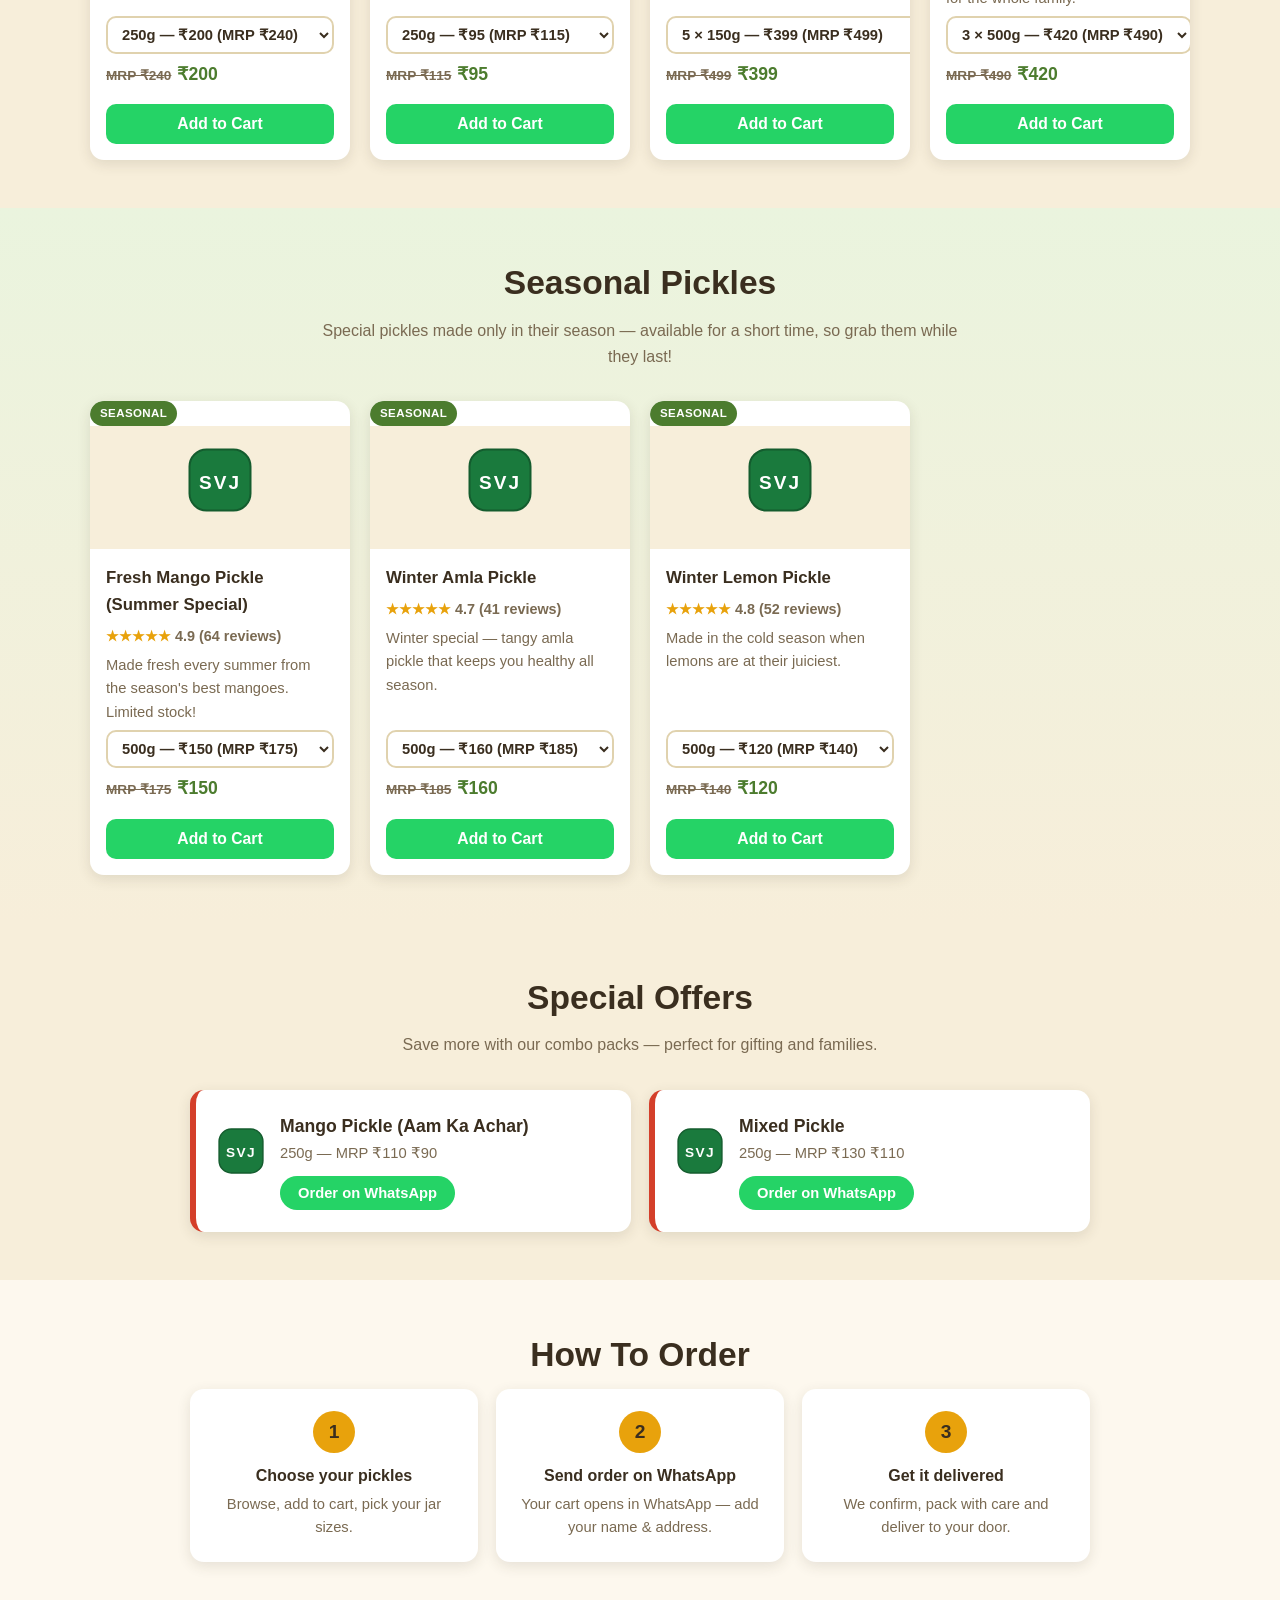
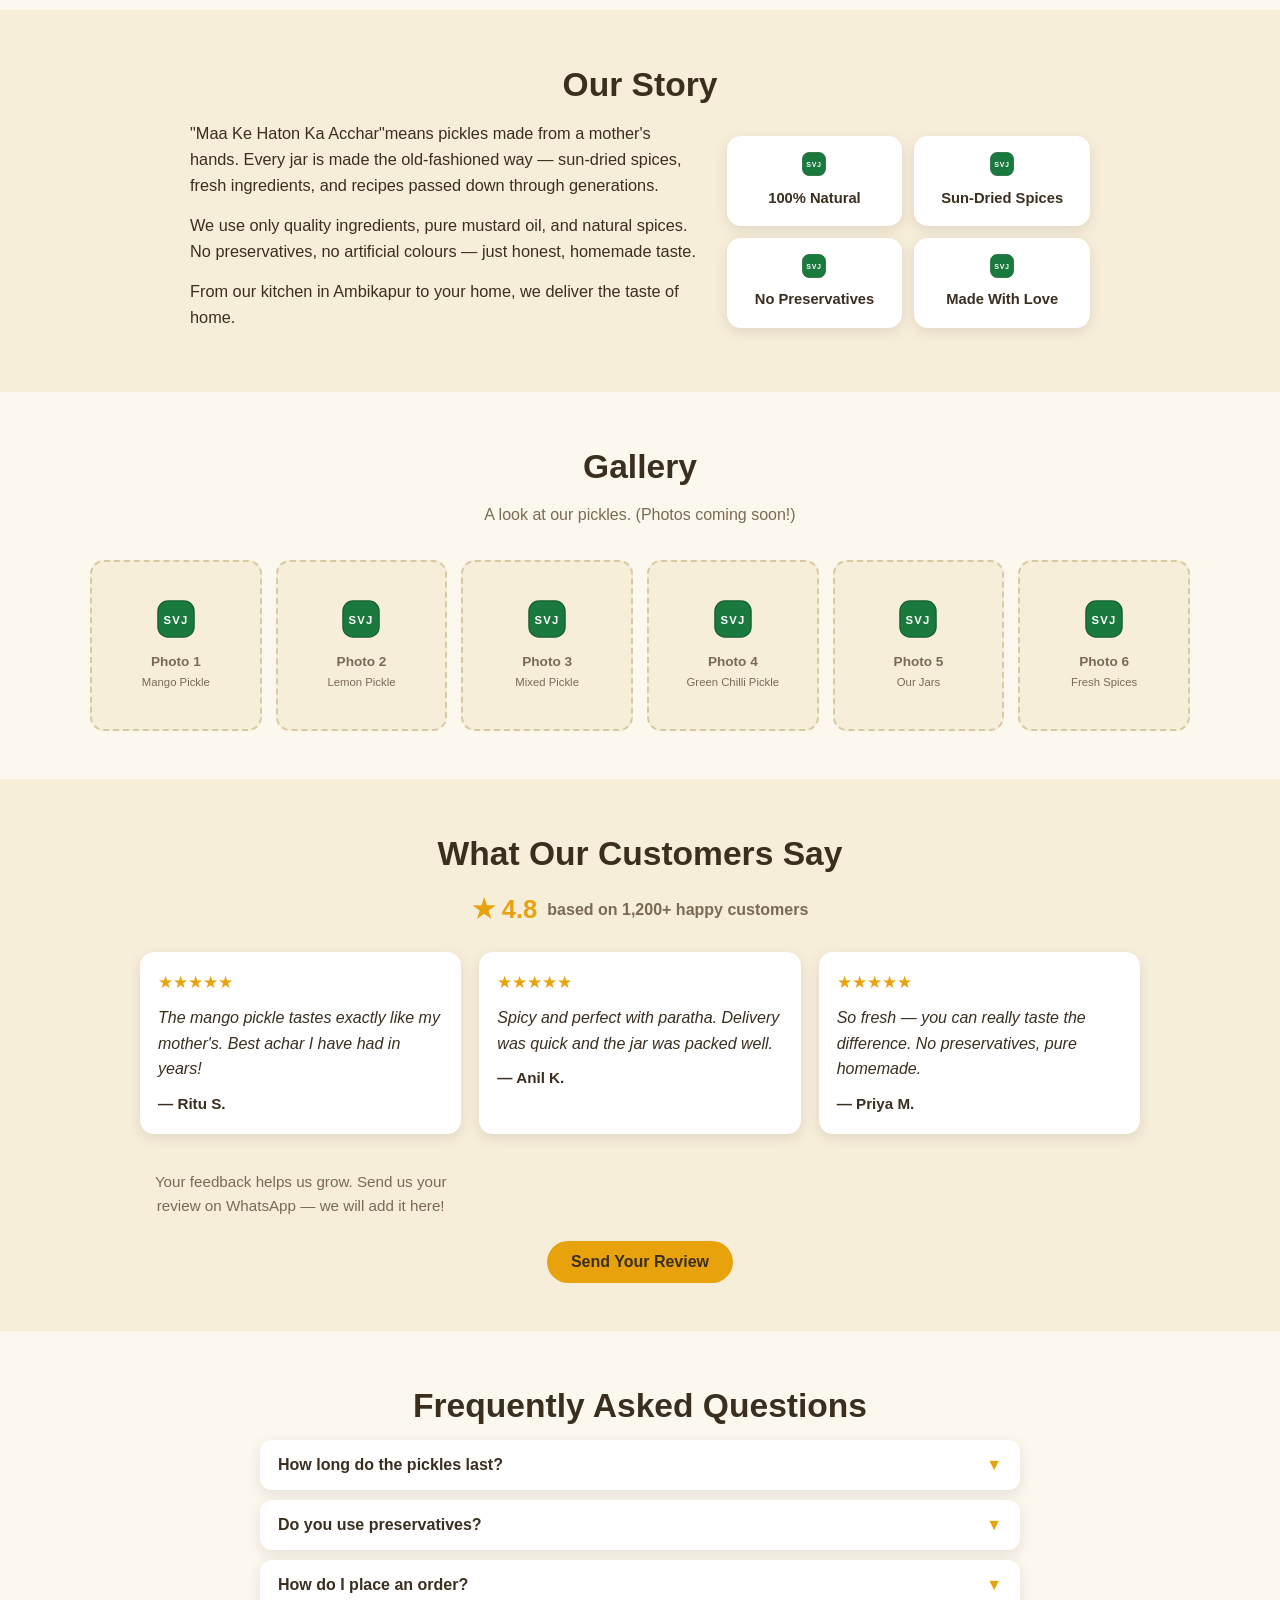
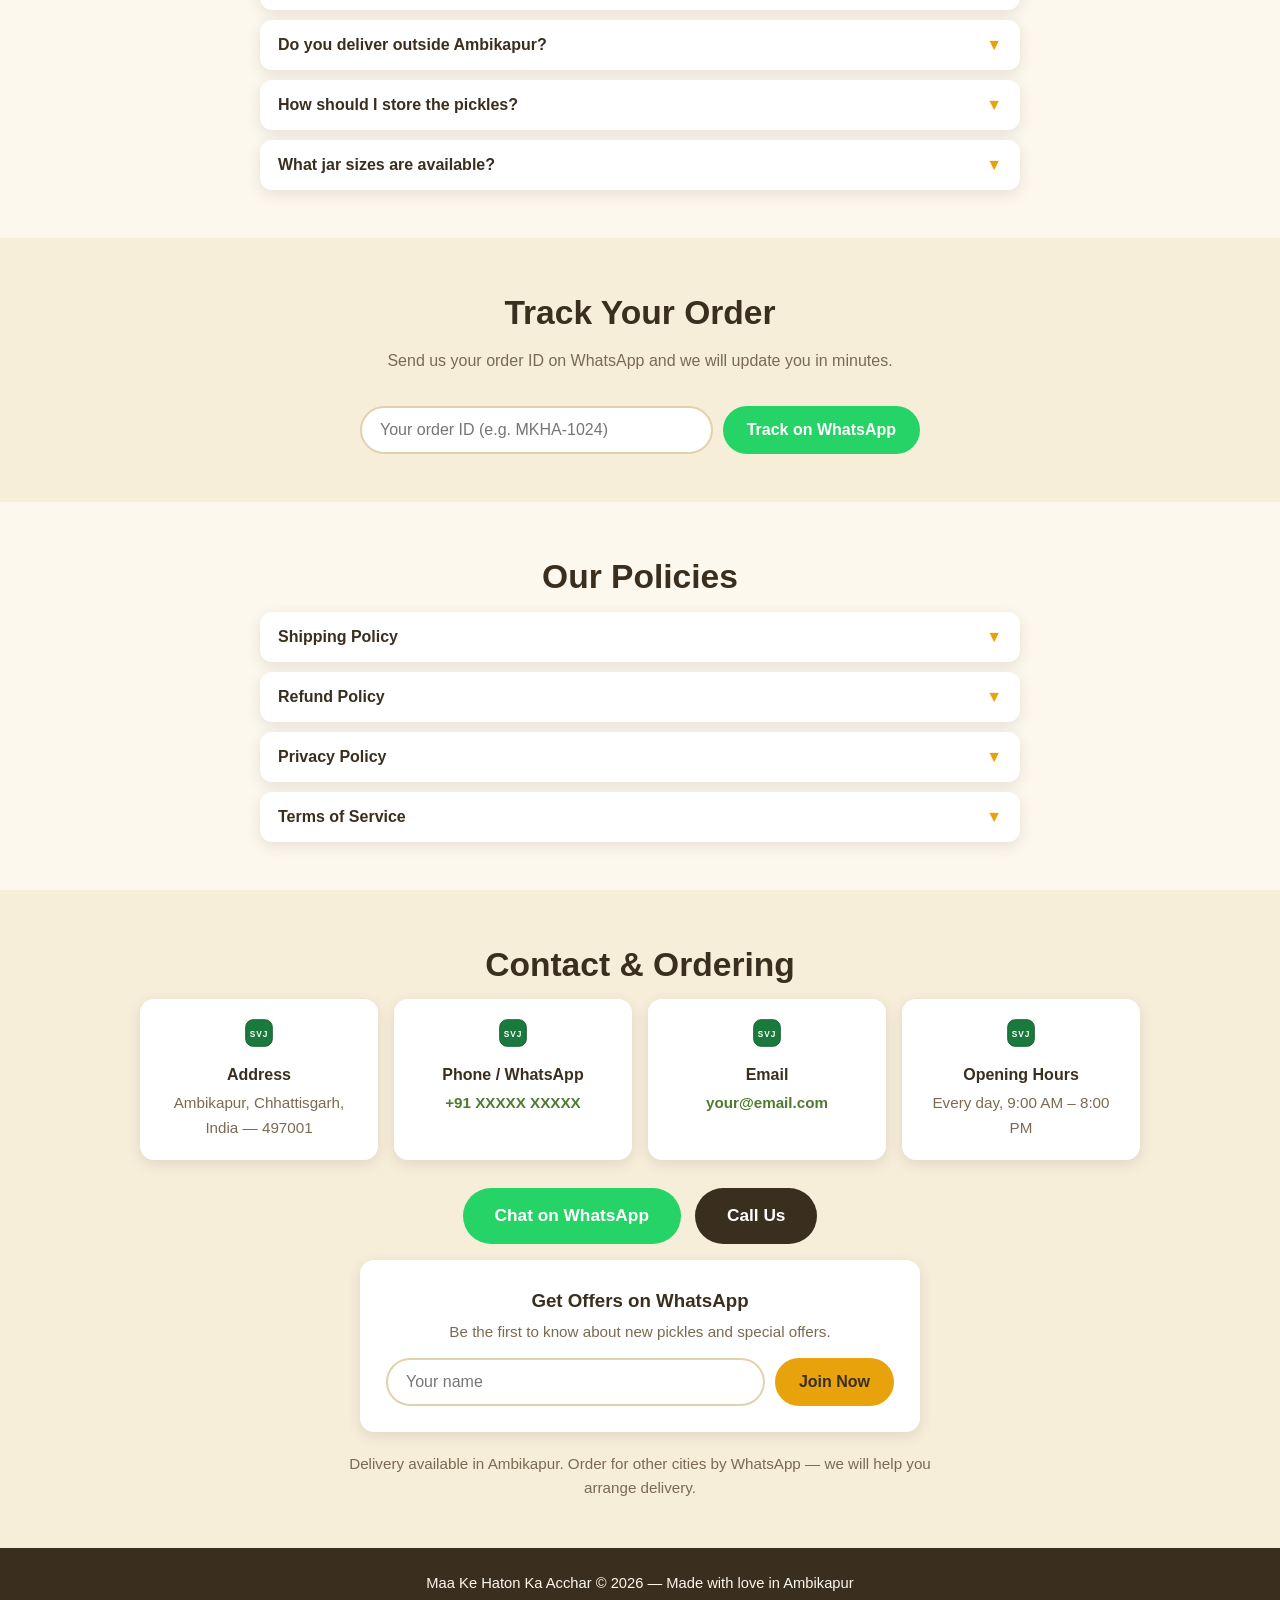
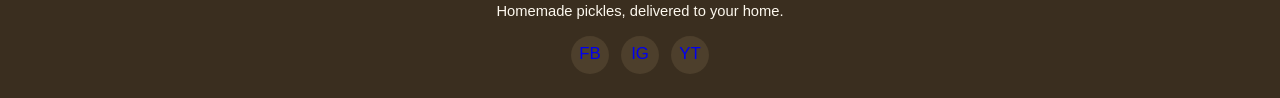
==== commit bb1693d2: "Replace emoji spots with SVJ brand logo image (brand.svg)" ====
--- a/index.html
+++ b/index.html
@@ -130,10 +130,10 @@
         <p data-i18n="about_p3">From our kitchen in Ambikapur to your home, we deliver the taste of home.</p>
       </div>
       <div class="about-badges">
-        <div class="badge"><span class="badge-icon">SVJ</span><strong data-i18n="badge_1">100% Natural</strong></div>
-        <div class="badge"><span class="badge-icon">SVJ</span><strong data-i18n="badge_2">Sun-Dried Spices</strong></div>
-        <div class="badge"><span class="badge-icon">SVJ</span><strong data-i18n="badge_3">No Preservatives</strong></div>
-        <div class="badge"><span class="badge-icon">SVJ</span><strong data-i18n="badge_4">Made With Love</strong></div>
+        <div class="badge"><span class="badge-icon"><img class="mark-img" src="brand.svg" alt=""></span><strong data-i18n="badge_1">100% Natural</strong></div>
+        <div class="badge"><span class="badge-icon"><img class="mark-img" src="brand.svg" alt=""></span><strong data-i18n="badge_2">Sun-Dried Spices</strong></div>
+        <div class="badge"><span class="badge-icon"><img class="mark-img" src="brand.svg" alt=""></span><strong data-i18n="badge_3">No Preservatives</strong></div>
+        <div class="badge"><span class="badge-icon"><img class="mark-img" src="brand.svg" alt=""></span><strong data-i18n="badge_4">Made With Love</strong></div>
       </div>
     </div>
   </div>
@@ -208,22 +208,22 @@
     <h2 class="section-title" data-i18n="contact_title">Contact &amp; Ordering</h2>
     <div class="contact-grid">
       <div class="contact-card">
-        <span class="contact-icon contact-icon-text">SVJ</span>
+        <span class="contact-icon contact-icon-text"><img class="mark-img" src="brand.svg" alt=""></span>
         <strong data-i18n="contact_address_label">Address</strong>
         <p data-i18n="contact_address">Ambikapur, Chhattisgarh, India — 497001</p>
       </div>
       <div class="contact-card">
-        <span class="contact-icon contact-icon-text">SVJ</span>
+        <span class="contact-icon contact-icon-text"><img class="mark-img" src="brand.svg" alt=""></span>
         <strong data-i18n="contact_phone_label">Phone / WhatsApp</strong>
         <p><a id="contactPhoneLink" href="#" data-i18n="contact_phone_placeholder">+91 XXXXX XXXXX</a></p>
       </div>
       <div class="contact-card">
-        <span class="contact-icon contact-icon-text">SVJ</span>
+        <span class="contact-icon contact-icon-text"><img class="mark-img" src="brand.svg" alt=""></span>
         <strong data-i18n="contact_email_label">Email</strong>
         <p><a id="contactEmailLink" href="#" data-i18n="contact_email_placeholder">your@email.com</a></p>
       </div>
       <div class="contact-card">
-        <span class="contact-icon contact-icon-text">SVJ</span>
+        <span class="contact-icon contact-icon-text"><img class="mark-img" src="brand.svg" alt=""></span>
         <strong data-i18n="contact_hours_label">Opening Hours</strong>
         <p data-i18n="contact_hours">Every day, 9:00 AM – 8:00 PM</p>
       </div>
--- a/styles.css
+++ b/styles.css
@@ -747,6 +747,15 @@
   line-height: 1.4;
 }
 
+.mark-img { display: inline-block; }
+.product-emoji .mark-img { height: 64px; }
+.offer-emoji .mark-img { height: 46px; }
+.cart-empty .mark-img { height: 56px; }
+.cart-line .mark-img { height: 28px; vertical-align: middle; }
+.gallery-icon .mark-img { height: 38px; }
+.badge-icon .mark-img { height: 24px; }
+.contact-icon .mark-img { height: 28px; margin-bottom: 2px; }
+
 .contact-card strong { display: block; color: var(--dark); margin-bottom: 4px; }
 
 .contact-card p { color: var(--muted); font-size: 0.95rem; }
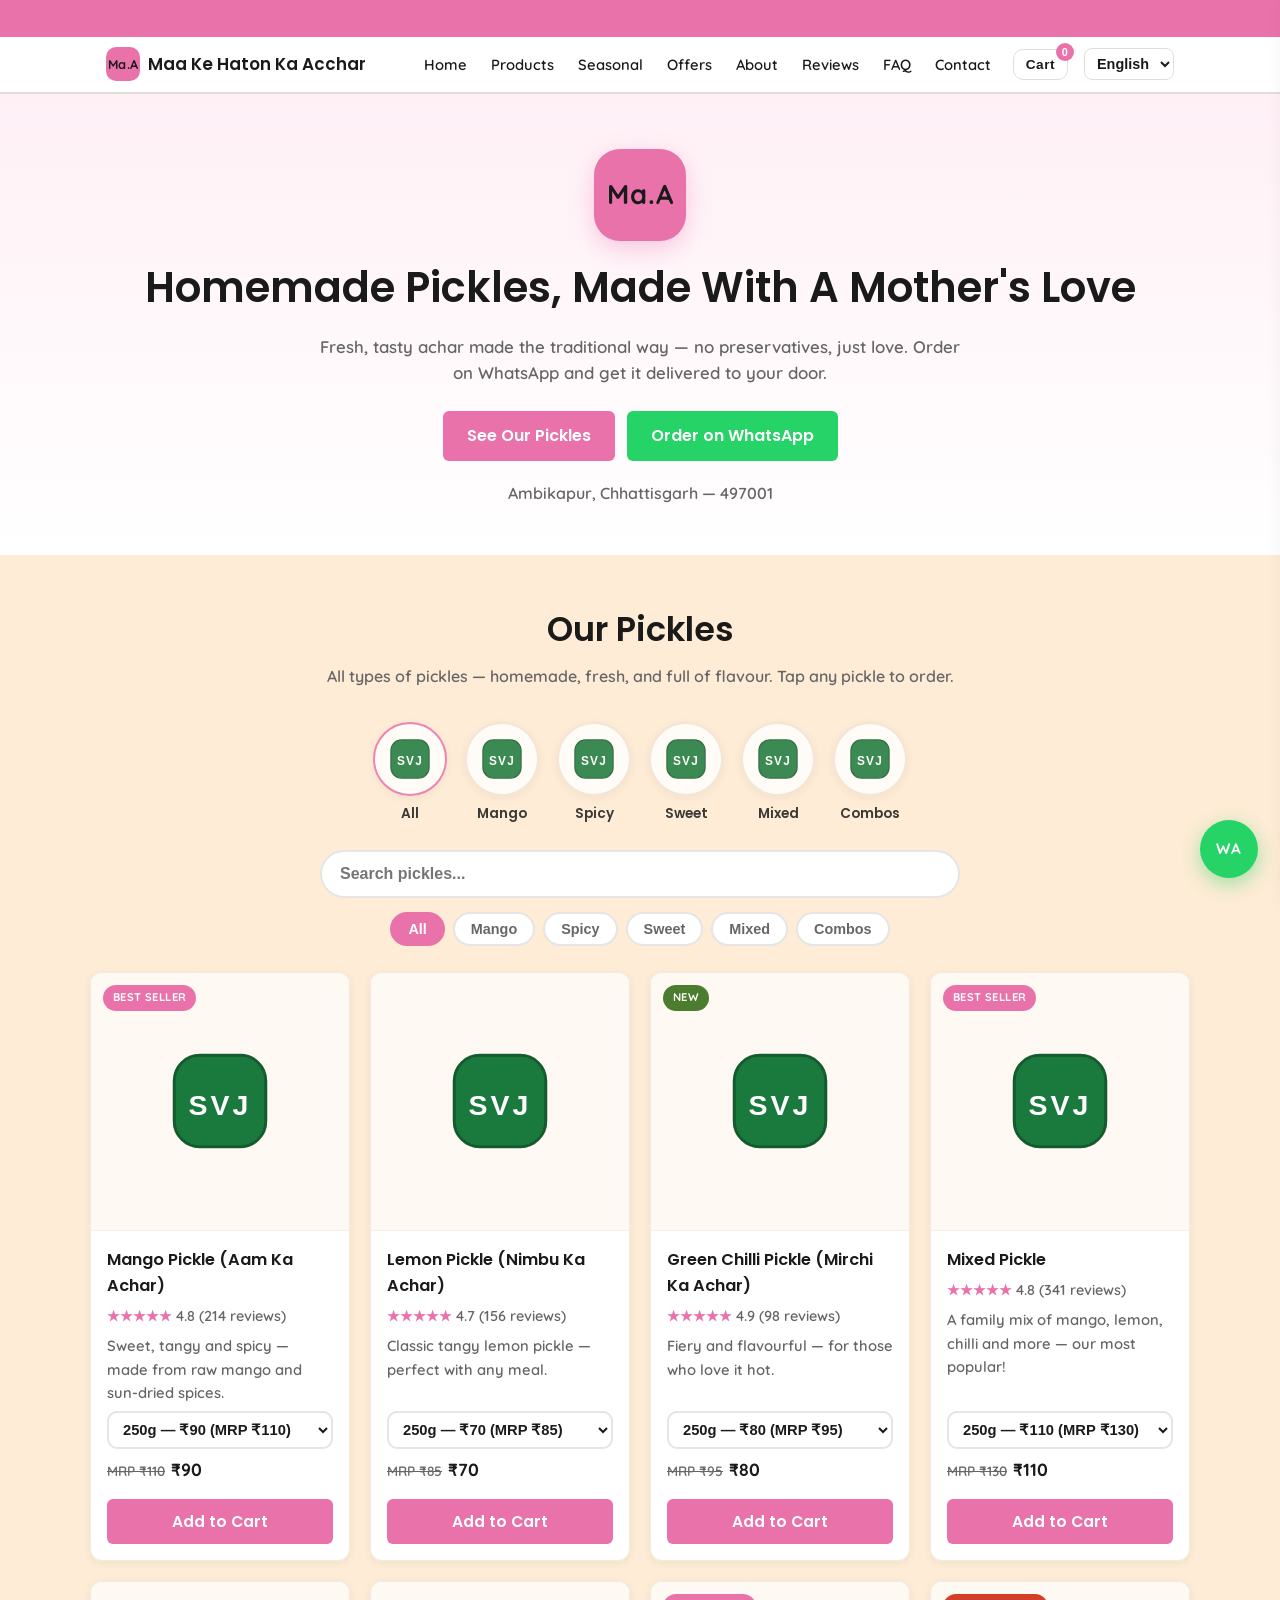
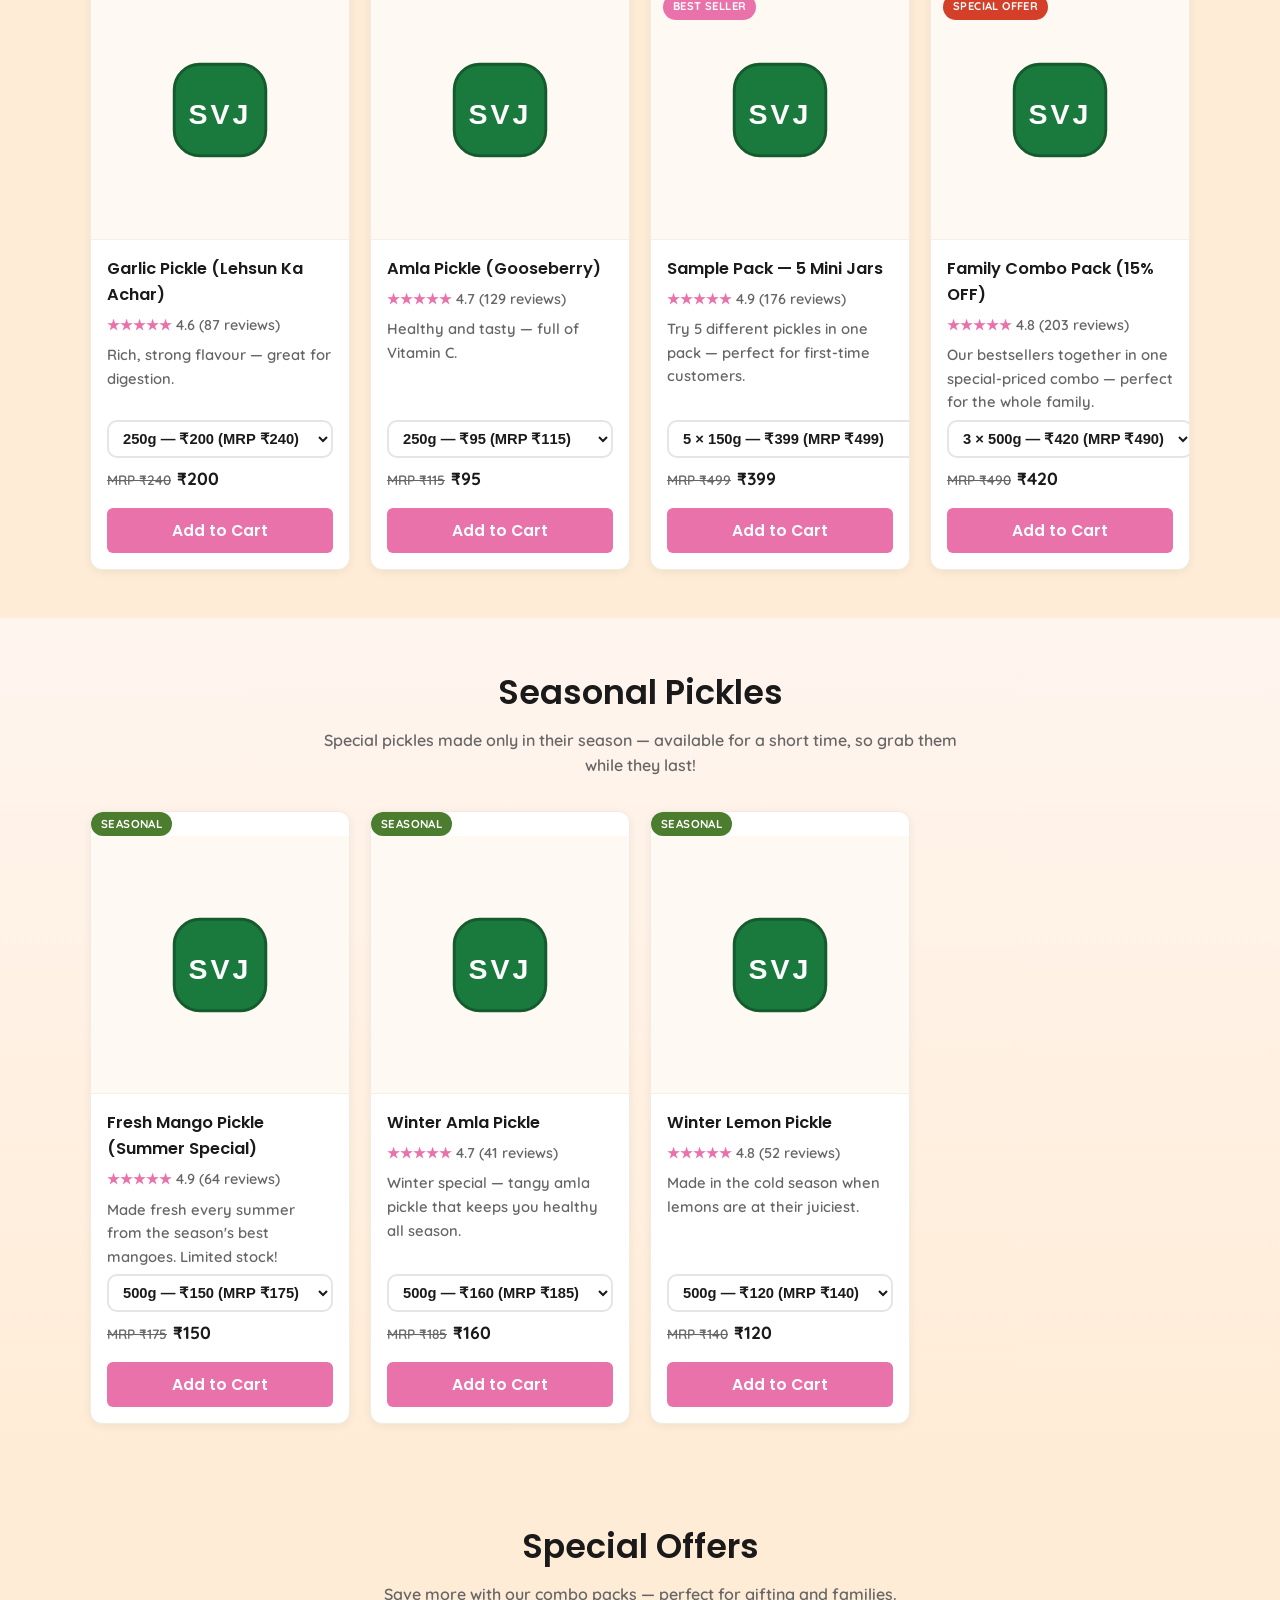
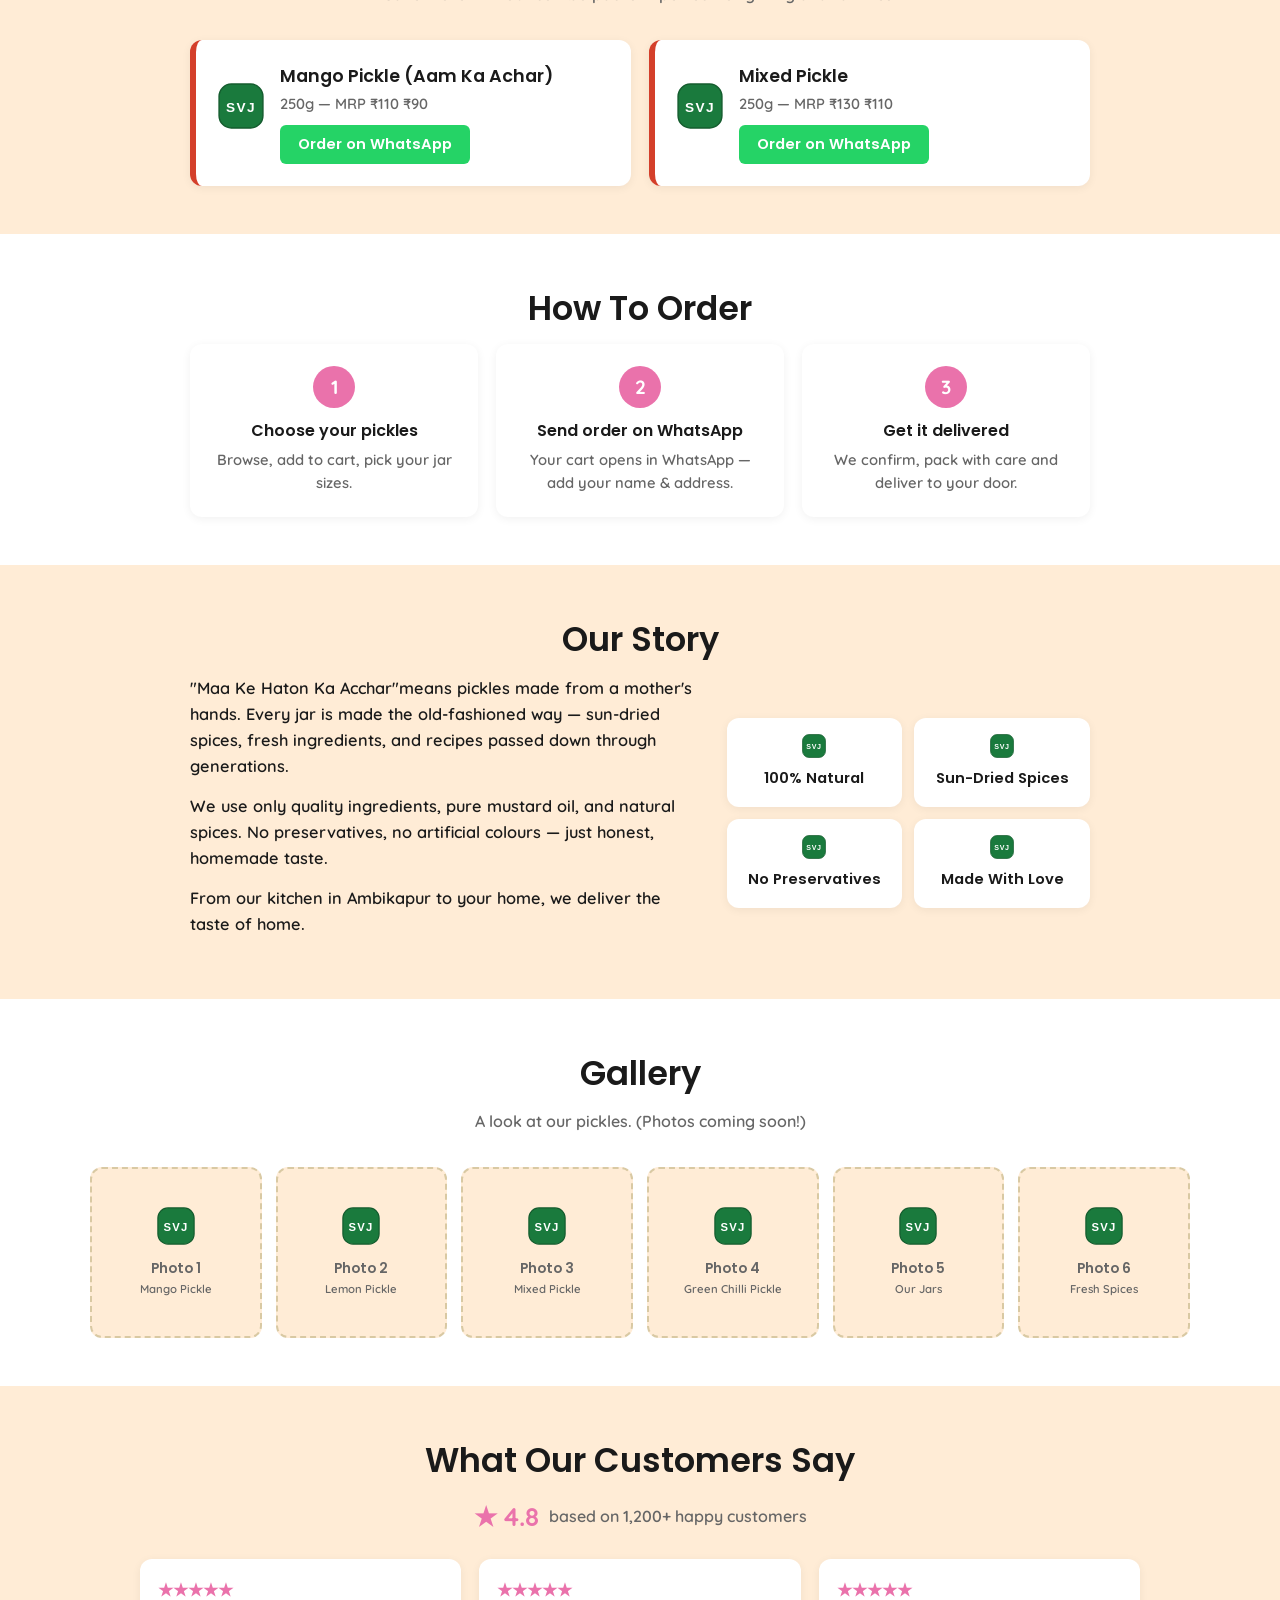
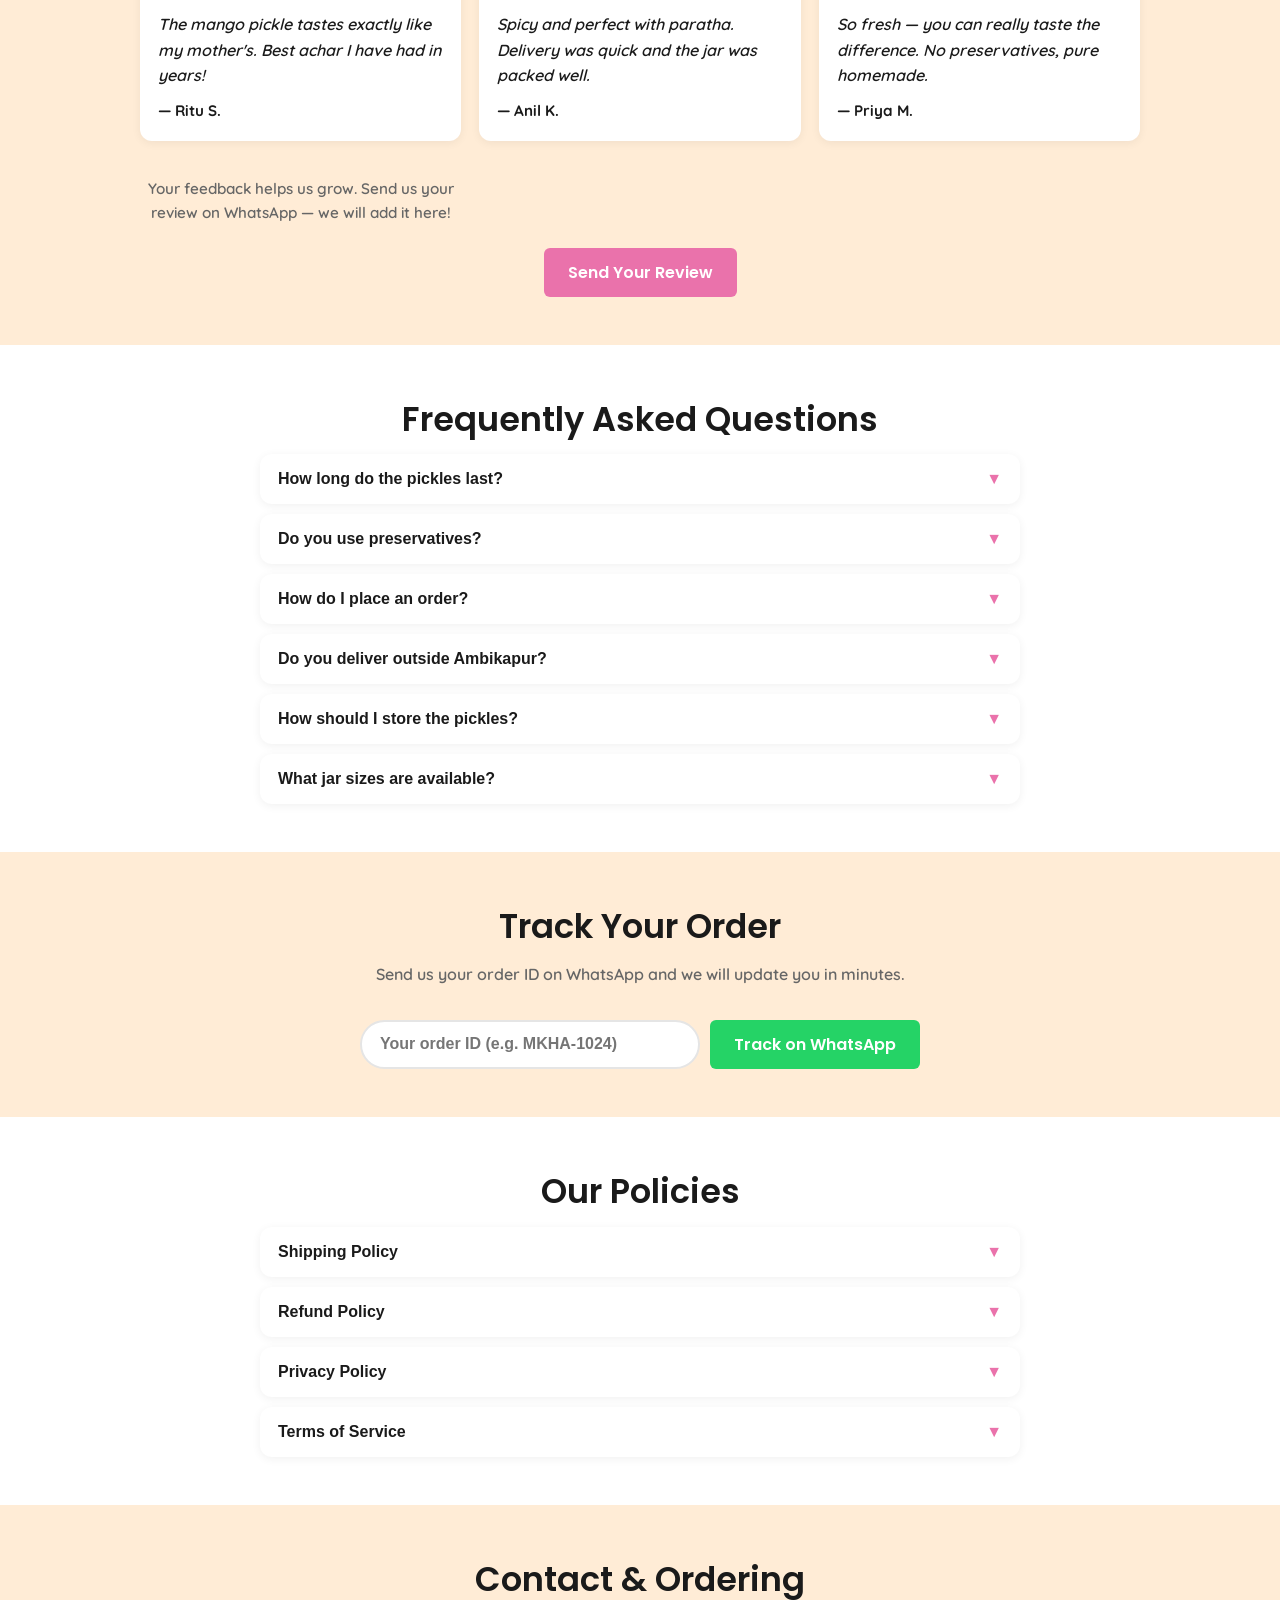
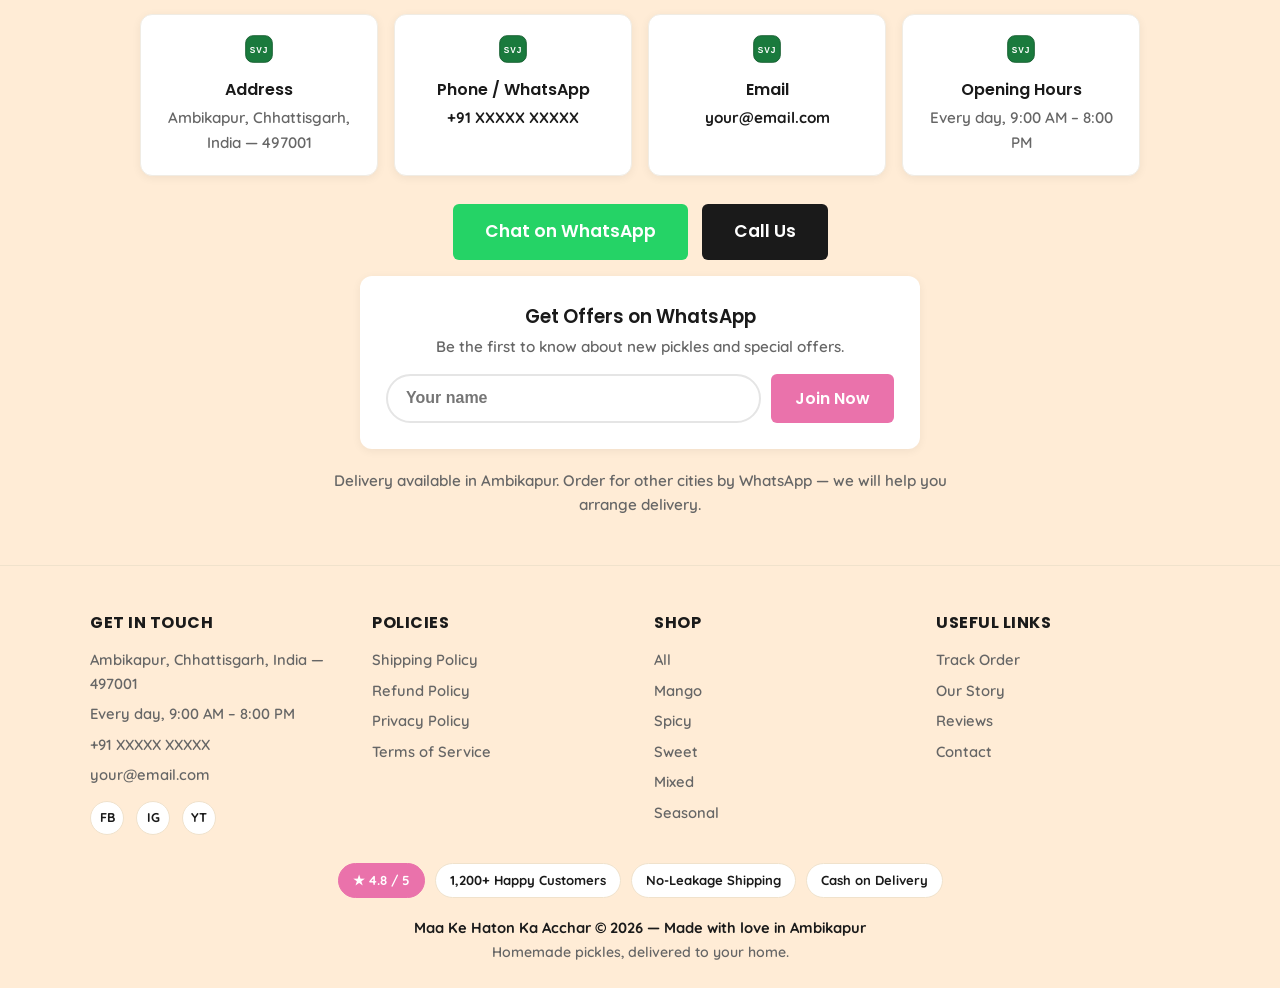
==== commit 5b00fc7e: "JhaJi Store style: pink/peach theme, Poppins+Quicksand fonts, category circles, 4-col footer, JhaJi-" ====
--- a/index.html
+++ b/index.html
@@ -3,12 +3,15 @@
 <head>
 <meta charset="UTF-8">
 <meta name="viewport" content="width=device-width, initial-scale=1.0">
-<title>Maa Ke Haton Ka Acchar</title>
-<meta name="description" content="Maa Ke Haton Ka Acchar — homemade pickles made with mother's hands. Ambikapur, Chhattisgarh.">
+<title>Buy Homemade Pickles Online | Maa Ke Haton Ka Acchar</title>
+<meta name="description" content="Maa Ke Haton Ka Acchar is an online pickle store selling homemade achar made with a mother's hands in Ambikapur, Chhattisgarh. 100% natural, no preservatives. No-Leakage shipping across India.">
 <link rel="manifest" href="manifest.json">
 <link rel="icon" href="icons/icon-192.png">
 <link rel="apple-touch-icon" href="icons/icon-180.png">
-<meta name="theme-color" content="#3a2e1f">
+<meta name="theme-color" content="#ea72ab">
+<link rel="preconnect" href="https://fonts.googleapis.com">
+<link rel="preconnect" href="https://fonts.gstatic.com" crossorigin>
+<link href="https://fonts.googleapis.com/css2?family=Poppins:wght@400;500;600;700;800&family=Quicksand:wght@500;600;700&display=swap" rel="stylesheet">
 <link rel="stylesheet" href="styles.css">
 </head>
 <body>
@@ -73,10 +76,18 @@
   </div>
 </section>
 
-<section id="products" class="section">
+<section id="products" class="section section-products">
   <div class="section-inner">
     <h2 class="section-title" data-i18n="products_title">Our Pickles</h2>
     <p class="section-sub" data-i18n="products_sub">All types of pickles — homemade, fresh, and full of flavour. Add to cart or order on WhatsApp.</p>
+    <div class="cat-circles" id="catCircles">
+      <button class="cat-circle active" data-filter="all"><span class="cat-circle-img"><img class="mark-img" src="brand.svg" alt=""></span><span class="cat-circle-name" data-i18n="filter_all">All</span></button>
+      <button class="cat-circle" data-filter="mango"><span class="cat-circle-img"><img class="mark-img" src="brand.svg" alt=""></span><span class="cat-circle-name" data-i18n="filter_mango">Mango</span></button>
+      <button class="cat-circle" data-filter="spicy"><span class="cat-circle-img"><img class="mark-img" src="brand.svg" alt=""></span><span class="cat-circle-name" data-i18n="filter_spicy">Spicy</span></button>
+      <button class="cat-circle" data-filter="sweet"><span class="cat-circle-img"><img class="mark-img" src="brand.svg" alt=""></span><span class="cat-circle-name" data-i18n="filter_sweet">Sweet</span></button>
+      <button class="cat-circle" data-filter="mixed"><span class="cat-circle-img"><img class="mark-img" src="brand.svg" alt=""></span><span class="cat-circle-name" data-i18n="filter_mixed">Mixed</span></button>
+      <button class="cat-circle" data-filter="combo"><span class="cat-circle-img"><img class="mark-img" src="brand.svg" alt=""></span><span class="cat-circle-name" data-i18n="filter_combo">Combos</span></button>
+    </div>
     <div class="shop-tools">
       <input type="search" id="searchInput" class="search-box" data-i18n-placeholder="search_placeholder" placeholder="Search pickles...">
       <div class="filter-chips" id="filterChips">
@@ -120,7 +131,7 @@
   </div>
 </section>
 
-<section id="about" class="section">
+<section id="about" class="section section-about">
   <div class="section-inner">
     <h2 class="section-title" data-i18n="about_title">Our Story</h2>
     <div class="about-content">
@@ -246,13 +257,59 @@
 
 <footer class="site-footer">
   <div class="footer-inner">
-    <p data-i18n="footer_line1">Maa Ke Haton Ka Acchar © 2026 — Made with love in Ambikapur</p>
-    <p data-i18n="footer_line2">Homemade pickles, delivered to your home.</p>
-    <div class="social-links">
-      <a href="#" aria-label="Facebook" id="fbLink">FB</a>
-      <a href="#" aria-label="Instagram" id="igLink">IG</a>
-      <a href="#" aria-label="YouTube" id="ytLink">YT</a>
-    </div>
+    <div class="footer-grid">
+      <div class="footer-col">
+        <h4 data-i18n="footer_get_touch">Get In Touch</h4>
+        <ul class="footer-list">
+          <li data-i18n="footer_address">Ambikapur, Chhattisgarh, India — 497001</li>
+          <li data-i18n="footer_hours">Every day, 9:00 AM – 8:00 PM</li>
+          <li><a id="footerPhoneLink" href="#">+91 XXXXX XXXXX</a></li>
+          <li><a id="footerEmailLink" href="#">your@email.com</a></li>
+        </ul>
+        <div class="social-links">
+          <a href="#" aria-label="Facebook" id="footerFbLink">FB</a>
+          <a href="#" aria-label="Instagram" id="footerIgLink">IG</a>
+          <a href="#" aria-label="YouTube" id="footerYtLink">YT</a>
+        </div>
+      </div>
+      <div class="footer-col">
+        <h4 data-i18n="footer_policies">Policies</h4>
+        <ul class="footer-list">
+          <li><a href="#policies" data-i18n="pol_shipping_title">Shipping Policy</a></li>
+          <li><a href="#policies" data-i18n="pol_refund_title">Refund Policy</a></li>
+          <li><a href="#policies" data-i18n="pol_privacy_title">Privacy Policy</a></li>
+          <li><a href="#policies" data-i18n="pol_terms_title">Terms of Service</a></li>
+        </ul>
+      </div>
+      <div class="footer-col">
+        <h4 data-i18n="footer_shop">Shop</h4>
+        <ul class="footer-list">
+          <li><a href="#products" data-i18n="filter_all">All Pickles</a></li>
+          <li><a href="#products" data-i18n="filter_mango">Mango Pickles</a></li>
+          <li><a href="#products" data-i18n="filter_spicy">Spicy Pickles</a></li>
+          <li><a href="#products" data-i18n="filter_sweet">Sweet Pickles</a></li>
+          <li><a href="#products" data-i18n="filter_mixed">Mixed Pickles</a></li>
+          <li><a href="#seasonal" data-i18n="nav_seasonal">Seasonal</a></li>
+        </ul>
+      </div>
+      <div class="footer-col">
+        <h4 data-i18n="footer_links">Useful Links</h4>
+        <ul class="footer-list">
+          <li><a href="#track" data-i18n="nav_track">Track Order</a></li>
+          <li><a href="#about" data-i18n="about_title">Our Story</a></li>
+          <li><a href="#reviews" data-i18n="nav_reviews">Reviews</a></li>
+          <li><a href="#contact" data-i18n="nav_contact">Contact Us</a></li>
+        </ul>
+      </div>
+    </div>
+    <div class="footer-trust">
+      <span>★ 4.8 / 5</span>
+      <span data-i18n="footer_trust_reviews">1,200+ Happy Customers</span>
+      <span data-i18n="trust_1">No-Leakage Shipping</span>
+      <span data-i18n="trust_4">Cash on Delivery</span>
+    </div>
+    <p class="footer-copy" data-i18n="footer_line1">Maa Ke Haton Ka Acchar © 2026 — Made with love in Ambikapur</p>
+    <p class="footer-tag" data-i18n="footer_line2">Homemade pickles, delivered to your home.</p>
   </div>
 </footer>
 
--- a/styles.css
+++ b/styles.css
@@ -1,17 +1,17 @@
 :root {
-  --primary: #e8a20c;
-  --primary-dark: #c4880a;
-  --dark: #3a2e1f;
-  --dark-soft: #4d3f2c;
+  --primary: #ea72ab;
+  --primary-dark: #c4397b;
+  --dark: #1a1a1a;
+  --dark-soft: #666666;
   --green: #4c7c2e;
-  --cream: #fdf8ee;
-  --cream-2: #f7eeda;
-  --text: #3a2e1f;
-  --muted: #7a6a52;
+  --cream: #ffffff;
+  --cream-2: #ffecd6;
+  --text: #1a1a1a;
+  --muted: #666666;
   --white: #ffffff;
   --red: #d43f2a;
-  --shadow: 0 4px 14px rgba(58, 46, 31, 0.12);
-  --radius: 14px;
+  --shadow: 0 2px 10px rgba(0, 0, 0, 0.06);
+  --radius: 12px;
 }
 
 * { margin: 0; padding: 0; box-sizing: border-box; }
@@ -19,20 +19,26 @@
 html { scroll-behavior: smooth; }
 
 body {
-  font-family: -apple-system, BlinkMacSystemFont, "Segoe UI", Roboto, "Noto Sans", "Noto Sans Devanagari", "Noto Sans Bengali", "Noto Sans Tamil", sans-serif;
+  font-family: "Quicksand", -apple-system, BlinkMacSystemFont, "Segoe UI", Roboto, "Noto Sans", "Noto Sans Devanagari", "Noto Sans Bengali", "Noto Sans Tamil", sans-serif;
+  font-weight: 600;
   background: var(--cream);
   color: var(--text);
   line-height: 1.6;
 }
 
-/* ---------- Trust bar ---------- */
+h1, h2, h3, h4, strong, .brand-name, .section-title, .product-name {
+  font-family: "Poppins", -apple-system, BlinkMacSystemFont, "Segoe UI", Roboto, "Noto Sans", "Noto Sans Devanagari", "Noto Sans Bengali", "Noto Sans Tamil", sans-serif;
+  font-weight: 600;
+}
+
+/* ---------- Announcement bar ---------- */
 .trust-bar {
-  background: var(--green);
-  color: var(--white);
+  background: var(--primary);
+  color: var(--dark);
   overflow: hidden;
   padding: 7px 0;
   font-size: 0.88rem;
-  font-weight: 600;
+  font-weight: 700;
   white-space: nowrap;
 }
 
@@ -53,9 +59,10 @@
   position: sticky;
   top: 0;
   z-index: 100;
-  background: var(--dark);
-  color: var(--white);
-  box-shadow: var(--shadow);
+  background: var(--white);
+  color: var(--dark);
+  box-shadow: 0 1px 0 #dedede;
+  border-bottom: 1px solid #dedede;
 }
 
 .header-inner {
@@ -71,9 +78,9 @@
   display: flex;
   align-items: center;
   gap: 8px;
-  color: var(--white);
+  color: var(--dark);
   text-decoration: none;
-  font-weight: 800;
+  font-weight: 700;
   font-size: 1.05rem;
   white-space: nowrap;
 }
@@ -86,7 +93,7 @@
   justify-content: center;
   background: var(--primary);
   color: var(--dark);
-  font-weight: 900;
+  font-weight: 800;
   font-size: 0.8rem;
   width: 34px;
   height: 34px;
@@ -105,15 +112,16 @@
 .main-nav::-webkit-scrollbar { display: none; }
 
 .main-nav a {
-  color: var(--cream);
+  color: var(--dark);
   text-decoration: none;
   padding: 6px 10px;
   border-radius: 8px;
   font-size: 0.92rem;
+  font-weight: 600;
   white-space: nowrap;
 }
 
-.main-nav a:hover { background: var(--dark-soft); }
+.main-nav a:hover { background: #fff0f6; }
 
 .header-right {
   display: flex;
@@ -123,10 +131,10 @@
 
 .cart-btn {
   position: relative;
-  background: var(--dark-soft);
-  border: 1px solid rgba(255,255,255,0.25);
+  background: var(--white);
+  border: 1px solid #dedede;
   border-radius: 10px;
-  color: var(--white);
+  color: var(--dark);
   font-size: 0.85rem;
   font-weight: 700;
   letter-spacing: 0.5px;
@@ -138,7 +146,7 @@
   position: absolute;
   top: -7px;
   right: -7px;
-  background: var(--red);
+  background: var(--primary);
   color: var(--white);
   font-size: 0.68rem;
   font-weight: 800;
@@ -152,12 +160,13 @@
 }
 
 .lang-select {
-  background: var(--dark-soft);
-  color: var(--white);
-  border: 1px solid rgba(255,255,255,0.25);
+  background: var(--white);
+  color: var(--dark);
+  border: 1px solid #dedede;
   border-radius: 8px;
   padding: 6px 8px;
   font-size: 0.9rem;
+  font-weight: 600;
   max-width: 110px;
   cursor: pointer;
 }
@@ -167,8 +176,8 @@
 .menu-toggle {
   display: none;
   background: none;
-  border: 1px solid rgba(255,255,255,0.35);
-  color: var(--white);
+  border: 1px solid #dedede;
+  color: var(--dark);
   font-size: 1.2rem;
   border-radius: 8px;
   padding: 2px 10px;
@@ -177,7 +186,7 @@
 
 /* ---------- Hero ---------- */
 .hero {
-  background: linear-gradient(180deg, #fbe7b8 0%, var(--cream) 100%);
+  background: linear-gradient(180deg, #fff0f6 0%, var(--cream) 100%);
   text-align: center;
   padding: 56px 20px 48px;
 }
@@ -190,17 +199,19 @@
   justify-content: center;
   background: var(--primary);
   color: var(--dark);
-  font-weight: 900;
+  font-weight: 800;
   font-size: 1.7rem;
   width: 92px;
   height: 92px;
   border-radius: 26px;
   margin: 0 auto 14px;
   letter-spacing: 1px;
+  box-shadow: 0 8px 24px rgba(234, 114, 171, 0.35);
 }
 
 .hero h1 {
   font-size: clamp(1.6rem, 4.5vw, 2.6rem);
+  font-weight: 600;
   color: var(--dark);
   margin-bottom: 12px;
 }
@@ -229,19 +240,21 @@
 .btn {
   display: inline-block;
   padding: 12px 24px;
-  border-radius: 999px;
+  border-radius: 6px;
   text-decoration: none;
-  font-weight: 700;
+  font-family: "Poppins", sans-serif;
+  font-weight: 600;
   font-size: 1rem;
-  transition: transform 0.15s, box-shadow 0.15s;
+  transition: transform 0.15s, box-shadow 0.15s, background 0.15s;
   border: none;
   cursor: pointer;
   text-align: center;
 }
 
-.btn:hover { transform: translateY(-2px); box-shadow: 0 6px 18px rgba(0,0,0,0.18); }
-
-.btn-primary { background: var(--primary); color: var(--dark); }
+.btn:hover { transform: translateY(-2px); box-shadow: 0 6px 18px rgba(0,0,0,0.15); }
+
+.btn-primary { background: var(--primary); color: var(--white); }
+.btn-primary:hover { background: var(--primary-dark); }
 .btn-whatsapp { background: #25d366; color: var(--white); }
 .btn-call { background: var(--dark); color: var(--white); }
 .btn-large { padding: 14px 32px; font-size: 1.08rem; }
@@ -256,6 +269,7 @@
 .section-title {
   text-align: center;
   font-size: clamp(1.5rem, 3.5vw, 2.1rem);
+  font-weight: 600;
   color: var(--dark);
   margin-bottom: 8px;
 }
@@ -265,6 +279,55 @@
   color: var(--muted);
   max-width: 640px;
   margin: 0 auto 32px;
+}
+
+/* ---------- Category circles (JhaJi style) ---------- */
+.cat-circles {
+  display: flex;
+  gap: 18px;
+  justify-content: center;
+  flex-wrap: wrap;
+  max-width: 760px;
+  margin: 0 auto 26px;
+}
+
+.cat-circle {
+  display: flex;
+  flex-direction: column;
+  align-items: center;
+  gap: 8px;
+  background: none;
+  border: none;
+  cursor: pointer;
+  padding: 0;
+  opacity: 0.85;
+  transition: opacity 0.15s, transform 0.15s;
+}
+
+.cat-circle:hover { opacity: 1; transform: translateY(-2px); }
+
+.cat-circle-img {
+  width: 74px;
+  height: 74px;
+  border-radius: 50%;
+  background: var(--white);
+  border: 2px solid #f2e6d4;
+  display: flex;
+  align-items: center;
+  justify-content: center;
+  box-shadow: var(--shadow);
+  transition: border-color 0.15s;
+}
+
+.cat-circle-img .mark-img { height: 40px; }
+
+.cat-circle.active .cat-circle-img { border-color: var(--primary); }
+
+.cat-circle-name {
+  font-family: "Poppins", sans-serif;
+  font-size: 0.85rem;
+  font-weight: 600;
+  color: var(--dark);
 }
 
 /* ---------- Shop tools: search + filters ---------- */
@@ -280,9 +343,10 @@
   width: 100%;
   padding: 13px 18px;
   border-radius: 999px;
-  border: 2px solid #e0d2ae;
+  border: 2px solid #e5e5e5;
   background: var(--white);
   font-size: 1rem;
+  font-weight: 600;
   outline: none;
 }
 
@@ -296,7 +360,7 @@
 }
 
 .chip {
-  border: 2px solid #e0d2ae;
+  border: 2px solid #e5e5e5;
   background: var(--white);
   color: var(--muted);
   border-radius: 999px;
@@ -312,7 +376,7 @@
 .chip.active {
   background: var(--primary);
   border-color: var(--primary);
-  color: var(--dark);
+  color: var(--white);
 }
 
 .search-empty {
@@ -332,15 +396,16 @@
 .product-card {
   background: var(--white);
   border-radius: var(--radius);
+  border: 1px solid #f0ece4;
   box-shadow: var(--shadow);
   overflow: hidden;
   display: flex;
   flex-direction: column;
-  transition: transform 0.15s;
+  transition: transform 0.15s, box-shadow 0.15s;
   position: relative;
 }
 
-.product-card:hover { transform: translateY(-4px); }
+.product-card:hover { transform: translateY(-4px); box-shadow: 0 8px 24px rgba(0,0,0,0.1); }
 
 .product-badge {
   position: absolute;
@@ -357,27 +422,32 @@
 }
 
 .product-badge.badge-new { background: var(--green); }
-.product-badge.badge-bestseller { background: var(--primary); color: var(--dark); }
+.product-badge.badge-bestseller { background: var(--primary); color: var(--white); }
 .product-badge.badge-soldout { background: var(--dark); }
 .product-badge.badge-offer { background: var(--red); }
 
 .product-emoji {
-  font-size: 3.4rem;
-  background: var(--cream-2);
-  text-align: center;
-  padding: 22px 0;
-}
+  aspect-ratio: 1 / 1;
+  background: #fff9f3;
+  text-align: center;
+  display: flex;
+  align-items: center;
+  justify-content: center;
+  border-bottom: 1px solid #f5efe4;
+}
+
+.product-emoji .mark-img { height: 96px; }
 
 .product-emoji-text {
   font-size: 2rem;
-  font-weight: 900;
+  font-weight: 800;
   letter-spacing: 3px;
   color: var(--primary);
 }
 
 .product-body { padding: 16px; display: flex; flex-direction: column; gap: 6px; flex: 1; }
 
-.product-name { font-size: 1.05rem; font-weight: 800; color: var(--dark); }
+.product-name { font-size: 1.02rem; font-weight: 600; color: var(--dark); }
 
 .product-rating { color: var(--primary); font-size: 0.9rem; font-weight: 700; }
 
@@ -393,7 +463,7 @@
 
 .product-size-select {
   flex: 1;
-  border: 2px solid #e0d2ae;
+  border: 2px solid #e5e5e5;
   border-radius: 10px;
   padding: 8px 10px;
   font-size: 0.92rem;
@@ -403,12 +473,14 @@
   cursor: pointer;
 }
 
+.product-size-select:focus { outline: none; border-color: var(--primary); }
+
 .product-meta {
   display: flex;
   justify-content: space-between;
   align-items: center;
   font-weight: 700;
-  color: var(--green);
+  color: var(--dark);
 }
 
 .product-price { font-size: 1.1rem; }
@@ -423,24 +495,25 @@
 
 .product-order {
   margin-top: 10px;
-  background: #25d366;
+  background: var(--primary);
   color: var(--white);
   border: none;
-  border-radius: 10px;
+  border-radius: 6px;
   padding: 11px;
-  font-weight: 700;
+  font-family: "Poppins", sans-serif;
+  font-weight: 600;
   font-size: 0.98rem;
   cursor: pointer;
-  transition: filter 0.15s;
+  transition: background 0.15s;
   width: 100%;
 }
 
-.product-order:hover { filter: brightness(0.94); }
+.product-order:hover { background: var(--primary-dark); }
 
 .product-order.soldout { background: #b9b2a5; cursor: not-allowed; }
 
 .section-seasonal {
-  background: linear-gradient(180deg, #eaf4de 0%, var(--cream-2) 100%);
+  background: linear-gradient(180deg, #fff5ef 0%, var(--cream-2) 100%);
 }
 
 .seasonal-tag {
@@ -457,7 +530,7 @@
 
 /* ---------- Offers ---------- */
 .section-offers {
-  background: linear-gradient(180deg, #fdf3e0 0%, #fbe7b8 100%);
+  background: linear-gradient(180deg, #fff5ef 0%, var(--cream-2) 100%);
 }
 
 .offer-banners {
@@ -519,8 +592,8 @@
   height: 42px;
   border-radius: 50%;
   background: var(--primary);
-  color: var(--dark);
-  font-weight: 900;
+  color: var(--white);
+  font-weight: 800;
   font-size: 1.2rem;
   margin-bottom: 10px;
 }
@@ -530,6 +603,10 @@
 .howto-step p { color: var(--muted); font-size: 0.92rem; }
 
 /* ---------- About ---------- */
+.section-about {
+  background: var(--cream-2);
+}
+
 .about-content {
   display: grid;
   grid-template-columns: 1.4fr 1fr;
@@ -562,7 +639,7 @@
 
 .badge .badge-icon {
   font-size: 0.75rem;
-  font-weight: 900;
+  font-weight: 800;
   letter-spacing: 1px;
   color: var(--primary);
 }
@@ -708,9 +785,10 @@
   min-width: 220px;
   padding: 13px 18px;
   border-radius: 999px;
-  border: 2px solid #e0d2ae;
+  border: 2px solid #e5e5e5;
   background: var(--white);
   font-size: 1rem;
+  font-weight: 600;
   outline: none;
 }
 
@@ -718,7 +796,7 @@
 
 /* ---------- Contact ---------- */
 .section-contact {
-  background: linear-gradient(180deg, var(--cream-2) 0%, #fbe7b8 100%);
+  background: linear-gradient(180deg, var(--cream-2) 0%, #fff0f6 100%);
 }
 
 .contact-grid {
@@ -732,6 +810,7 @@
 .contact-card {
   background: var(--white);
   border-radius: var(--radius);
+  border: 1px solid #f0ece4;
   box-shadow: var(--shadow);
   padding: 20px;
   text-align: center;
@@ -741,14 +820,14 @@
 
 .contact-icon-text {
   font-size: 1rem;
-  font-weight: 900;
+  font-weight: 800;
   letter-spacing: 2px;
   color: var(--primary);
   line-height: 1.4;
 }
 
 .mark-img { display: inline-block; }
-.product-emoji .mark-img { height: 64px; }
+.product-emoji .mark-img { height: 96px; }
 .offer-emoji .mark-img { height: 46px; }
 .cart-empty .mark-img { height: 56px; }
 .cart-line .mark-img { height: 28px; vertical-align: middle; }
@@ -760,7 +839,8 @@
 
 .contact-card p { color: var(--muted); font-size: 0.95rem; }
 
-.contact-card a { color: var(--green); text-decoration: none; font-weight: 600; }
+.contact-card a { color: var(--dark); text-decoration: none; font-weight: 700; }
+.contact-card a:hover { color: var(--primary-dark); }
 
 .contact-actions {
   display: flex;
@@ -794,14 +874,94 @@
 
 /* ---------- Footer ---------- */
 .site-footer {
-  background: var(--dark);
-  color: var(--cream);
-  padding: 24px 16px;
-  text-align: center;
+  background: var(--cream-2);
+  color: var(--text);
+  padding: 44px 16px 24px;
   font-size: 0.92rem;
-}
-
-.site-footer p { margin-bottom: 4px; }
+  border-top: 1px solid #f0e2cc;
+}
+
+.footer-inner { max-width: 1100px; margin: 0 auto; }
+
+.footer-grid {
+  display: grid;
+  grid-template-columns: repeat(auto-fit, minmax(200px, 1fr));
+  gap: 28px;
+  margin-bottom: 28px;
+  text-align: left;
+}
+
+.footer-col h4 {
+  font-size: 1rem;
+  font-weight: 700;
+  color: var(--dark);
+  margin-bottom: 12px;
+  text-transform: uppercase;
+  letter-spacing: 0.5px;
+}
+
+.footer-list {
+  list-style: none;
+  display: flex;
+  flex-direction: column;
+  gap: 7px;
+}
+
+.footer-list li { color: var(--muted); }
+
+.footer-list a {
+  color: var(--muted);
+  text-decoration: none;
+  font-weight: 600;
+  transition: color 0.15s;
+}
+
+.footer-list a:hover { color: var(--primary-dark); }
+
+.site-footer .social-links { justify-content: flex-start; margin-top: 14px; }
+
+.site-footer .social-links a {
+  background: var(--white);
+  color: var(--dark);
+  border: 1px solid #f0e2cc;
+  font-size: 0.8rem;
+  font-weight: 800;
+  width: 34px;
+  height: 34px;
+}
+
+.footer-trust {
+  display: flex;
+  gap: 10px;
+  justify-content: center;
+  flex-wrap: wrap;
+  margin-bottom: 18px;
+}
+
+.footer-trust span {
+  background: var(--white);
+  border: 1px solid #f0e2cc;
+  border-radius: 999px;
+  padding: 6px 14px;
+  font-size: 0.82rem;
+  font-weight: 700;
+  color: var(--dark);
+}
+
+.footer-trust span:first-child { background: var(--primary); border-color: var(--primary); color: var(--white); }
+
+.footer-copy {
+  text-align: center;
+  font-weight: 700;
+  color: var(--dark);
+  margin-bottom: 2px;
+}
+
+.footer-tag {
+  text-align: center;
+  color: var(--muted);
+  font-size: 0.88rem;
+}
 
 .social-links {
   margin-top: 12px;
@@ -818,6 +978,7 @@
   height: 38px;
   border-radius: 50%;
   background: var(--dark-soft);
+  color: var(--white);
   font-size: 1.05rem;
   text-decoration: none;
   transition: transform 0.15s;
@@ -902,7 +1063,8 @@
   display: flex;
   gap: 12px;
   align-items: center;
-  background: var(--cream);
+  background: #fff8f2;
+  border: 1px solid #f5efe4;
   border-radius: 12px;
   padding: 12px;
 }
@@ -922,7 +1084,7 @@
 
 .cart-line .cl-size { color: var(--muted); font-size: 0.85rem; }
 
-.cart-line .cl-price { color: var(--green); font-weight: 800; }
+.cart-line .cl-price { color: var(--dark); font-weight: 800; }
 
 .cl-qty {
   display: flex;
@@ -1038,10 +1200,11 @@
     top: 100%;
     left: 0;
     right: 0;
-    background: var(--dark);
+    background: var(--white);
+    border-bottom: 1px solid #dedede;
+    box-shadow: 0 8px 20px rgba(0,0,0,0.08);
     flex-direction: column;
     padding: 10px 16px 16px;
-    box-shadow: var(--shadow);
   }
 
   .main-nav.open { display: flex; }
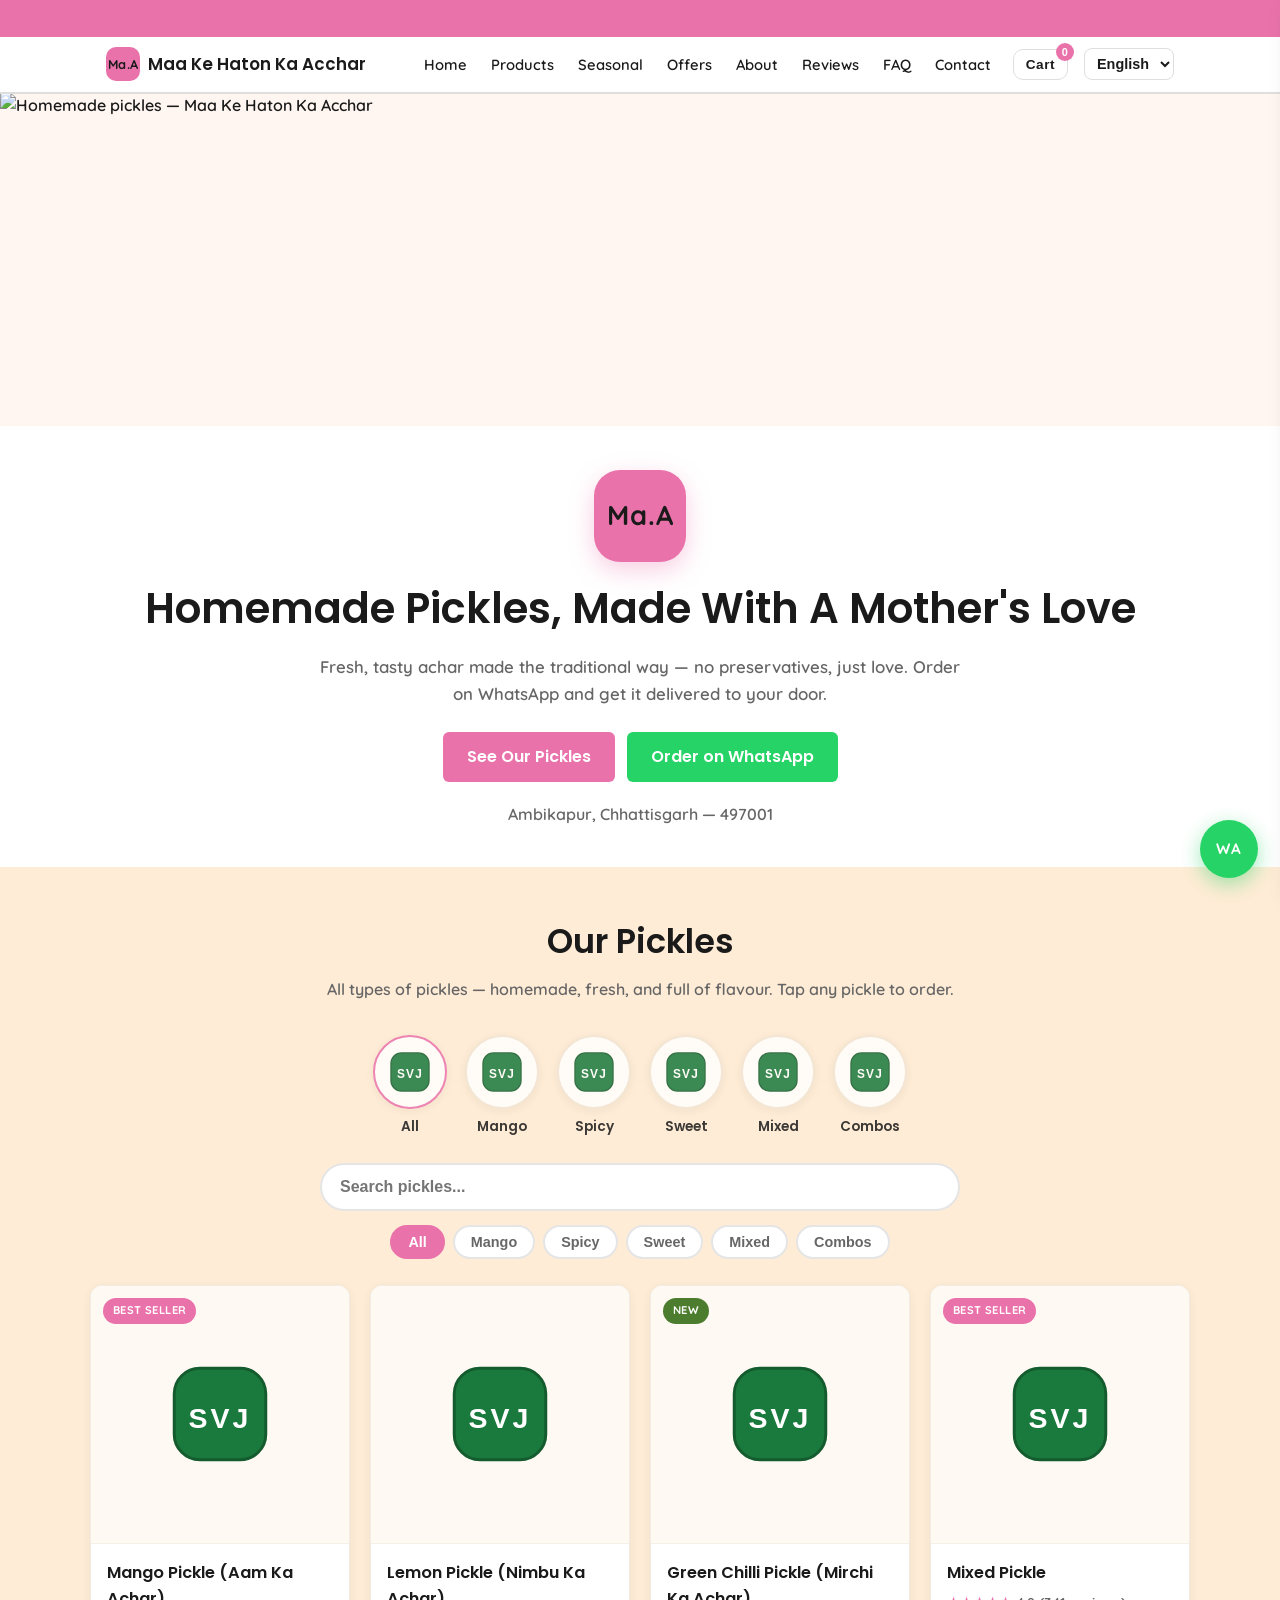
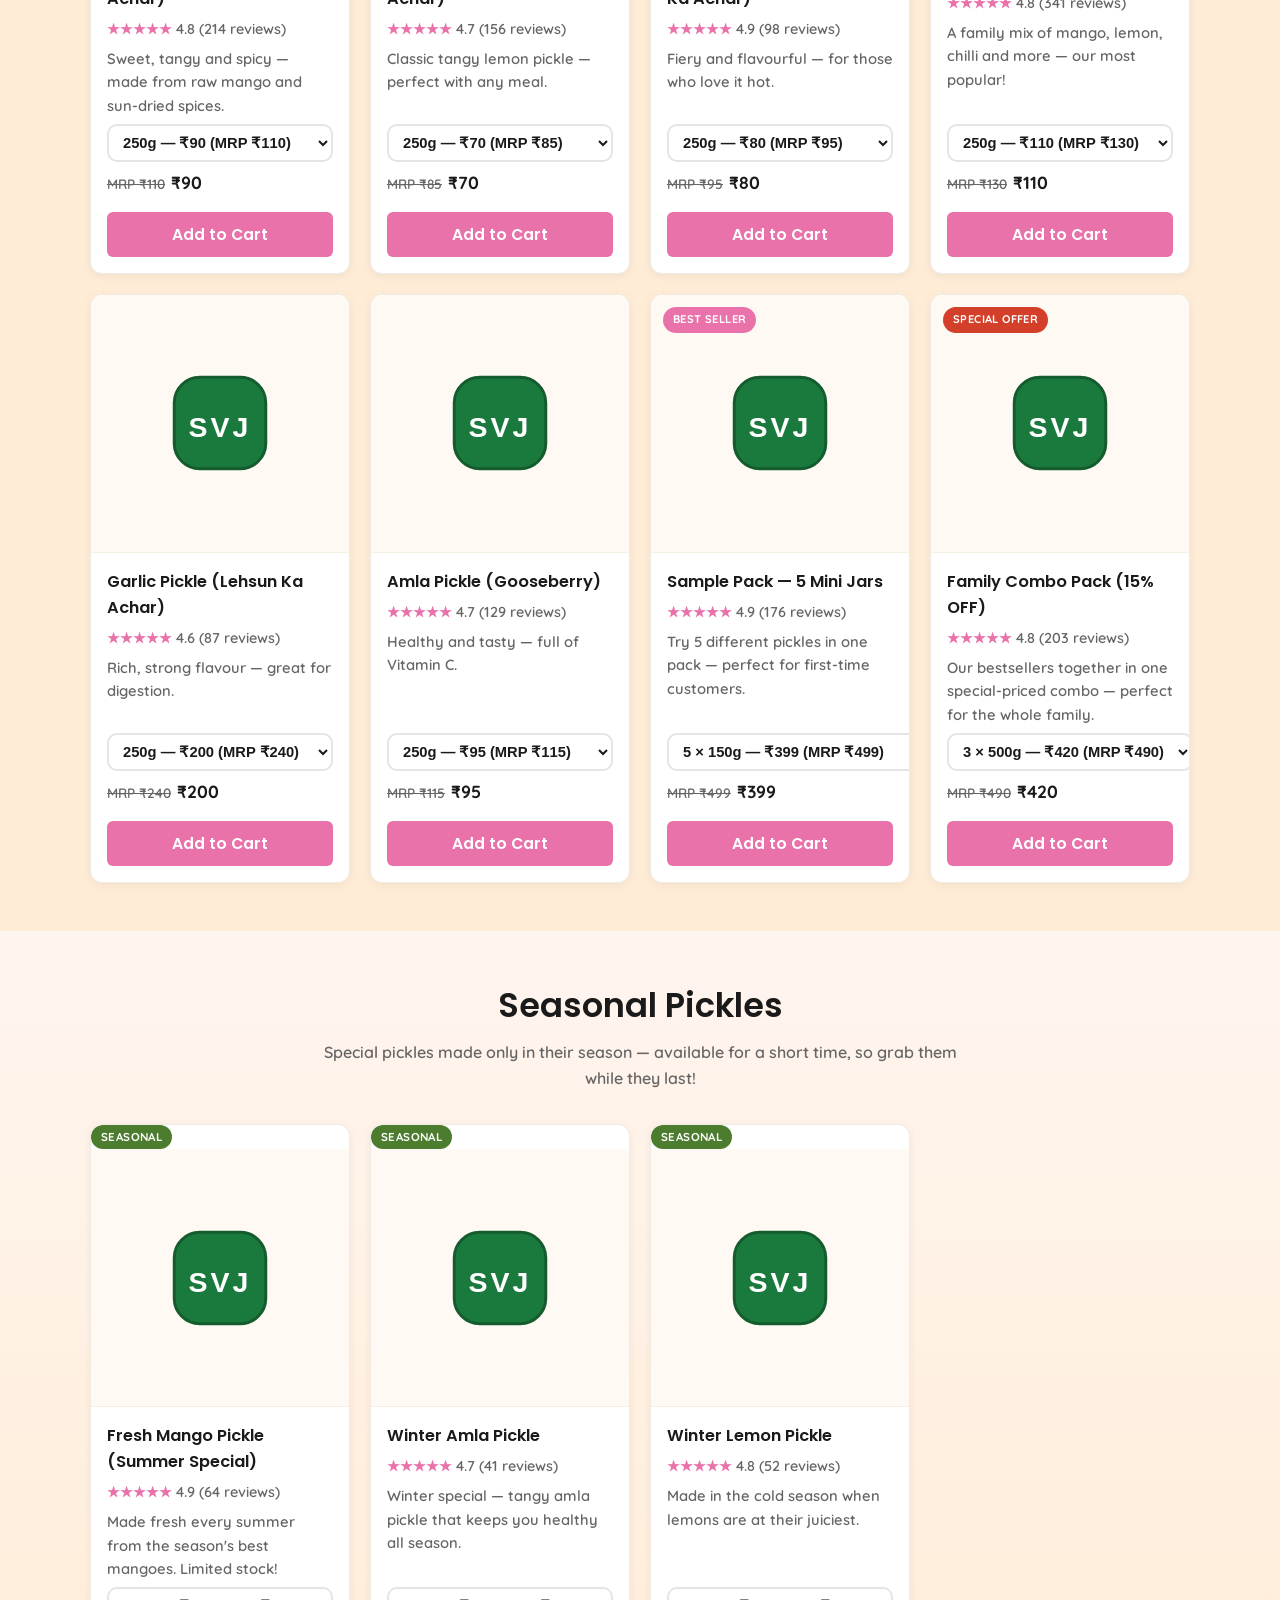
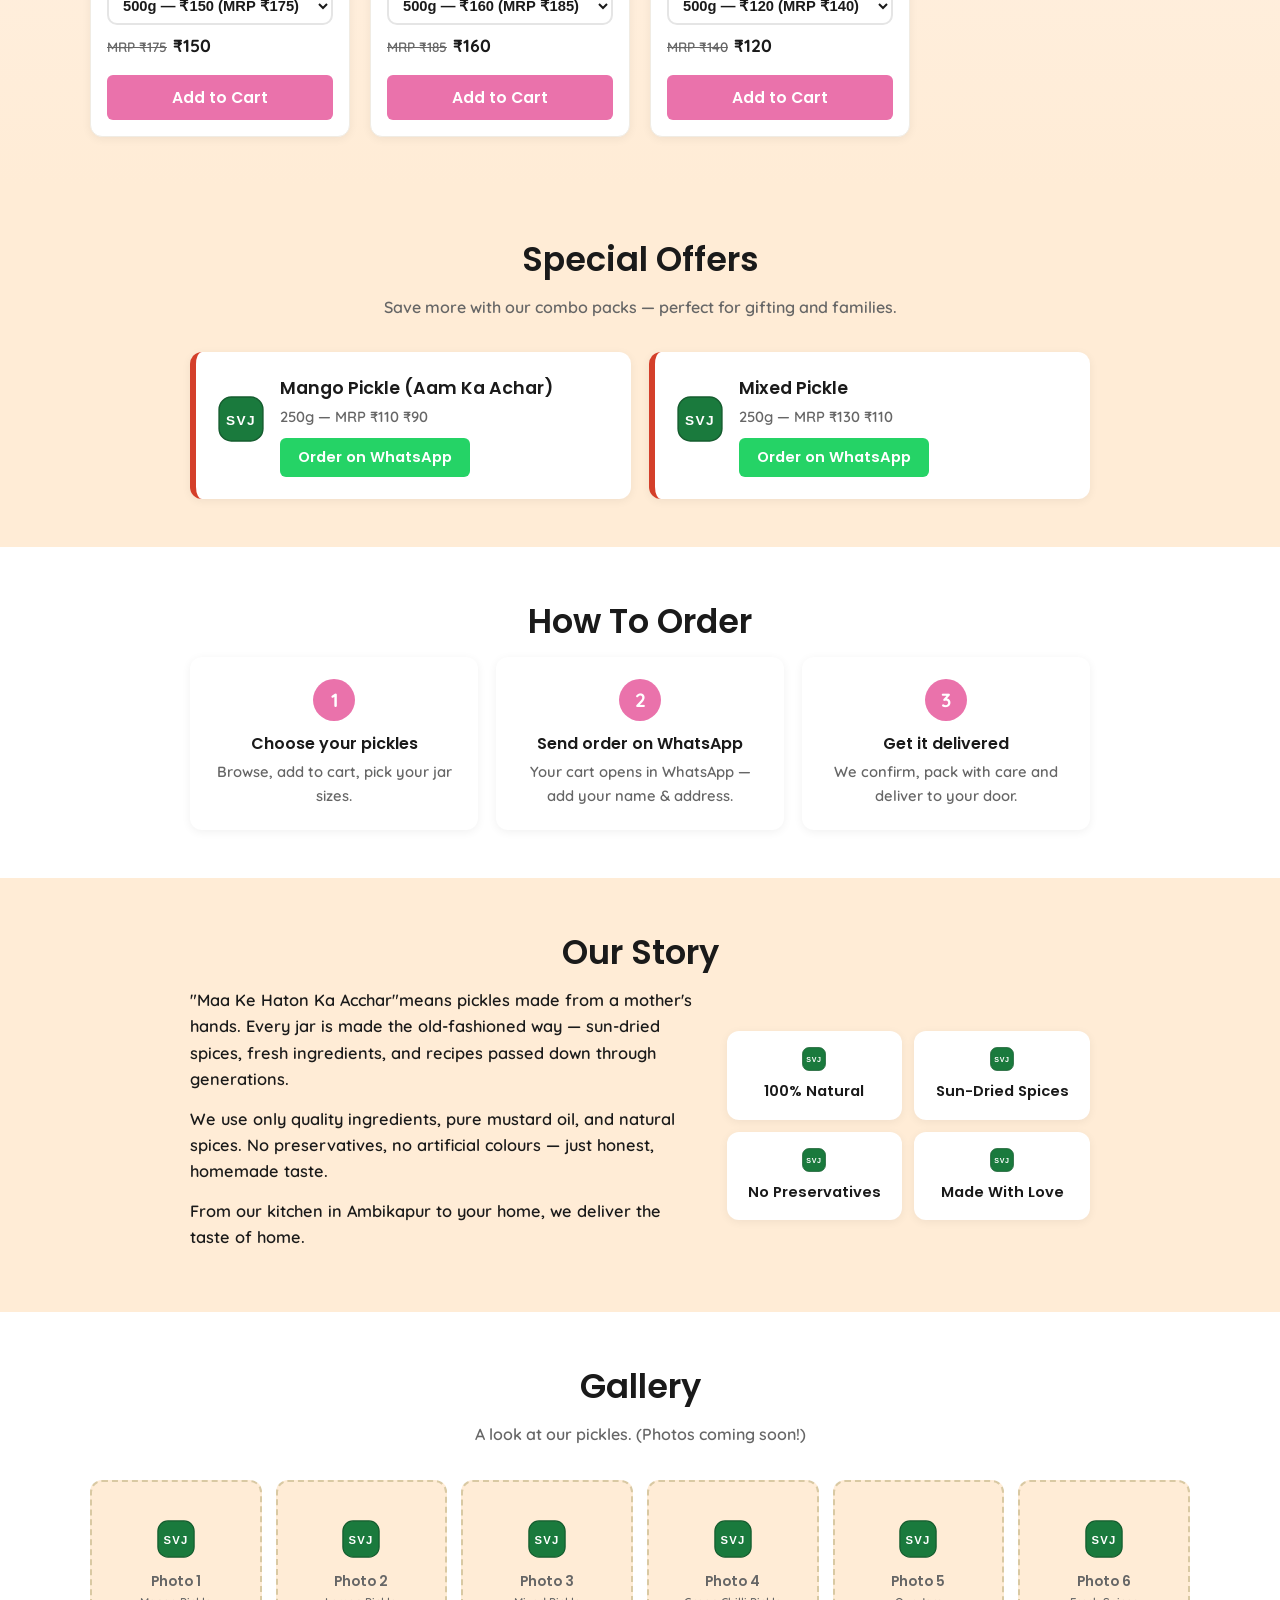
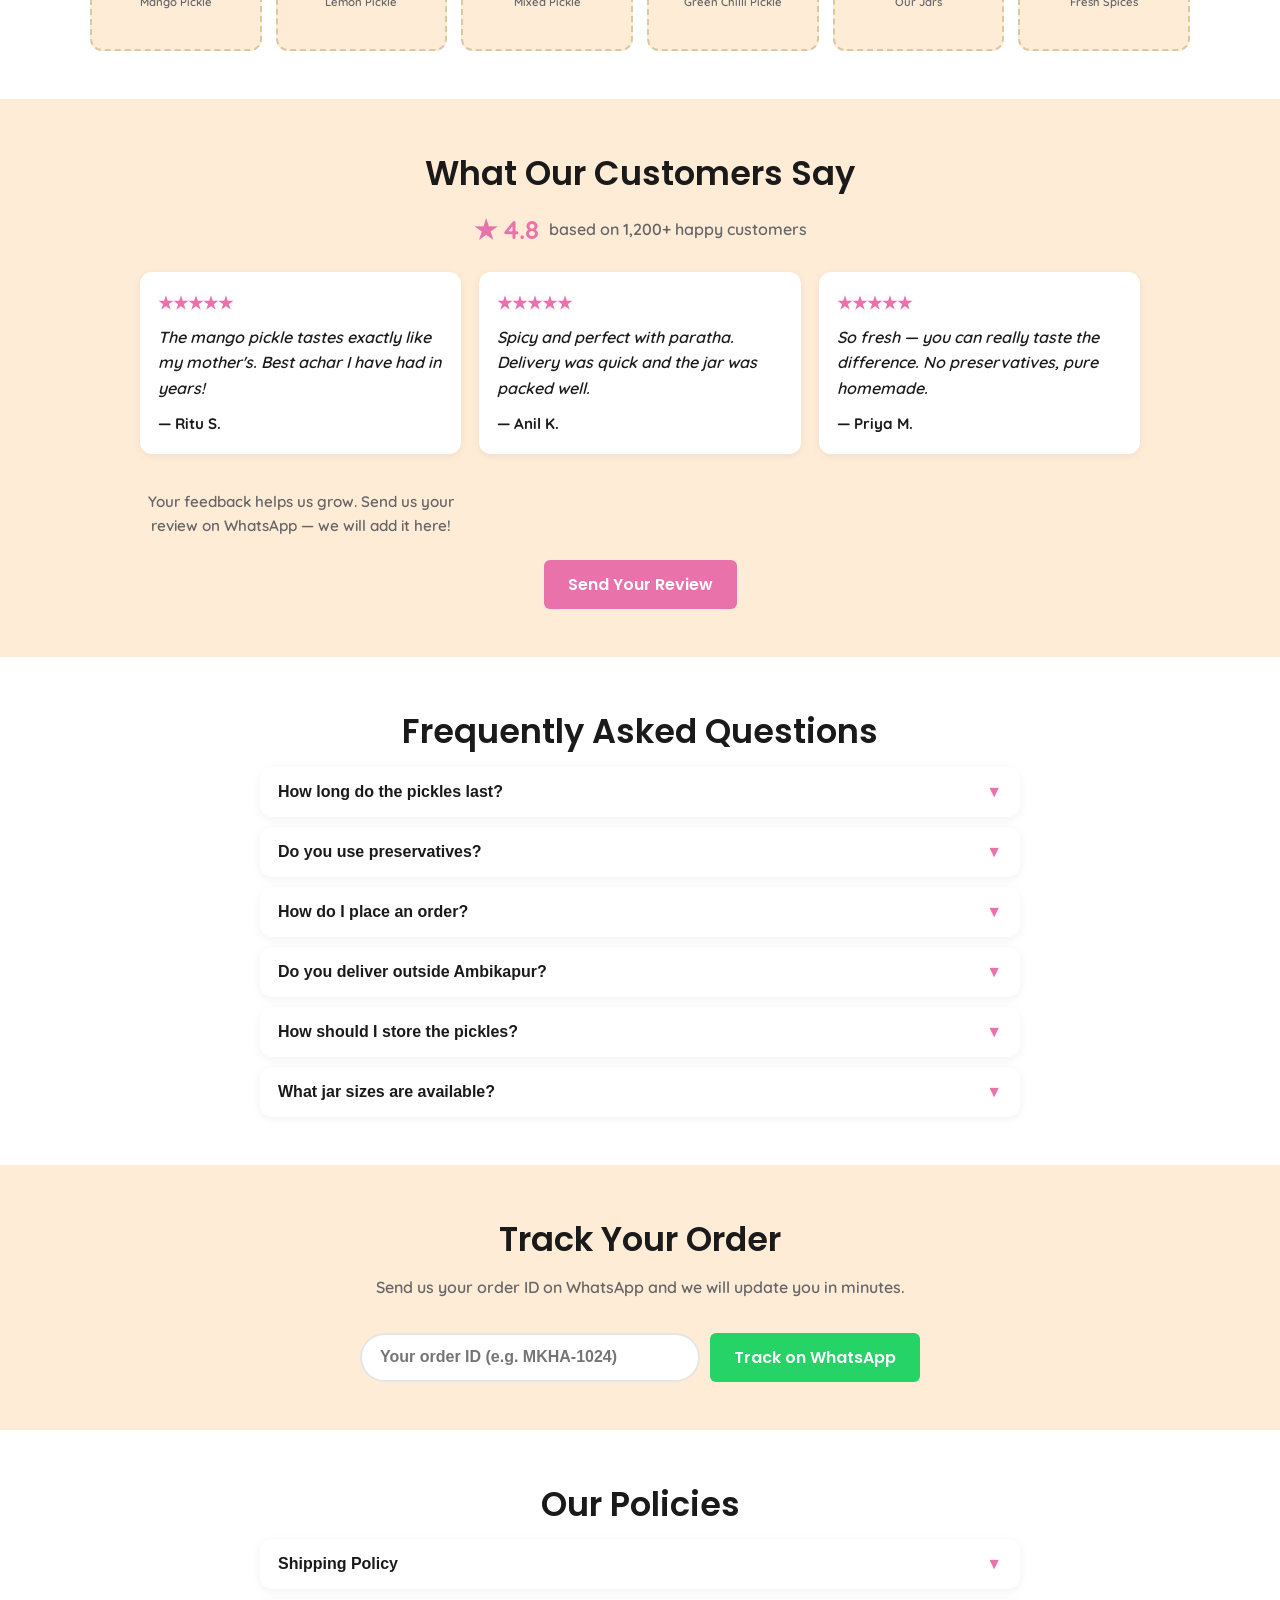
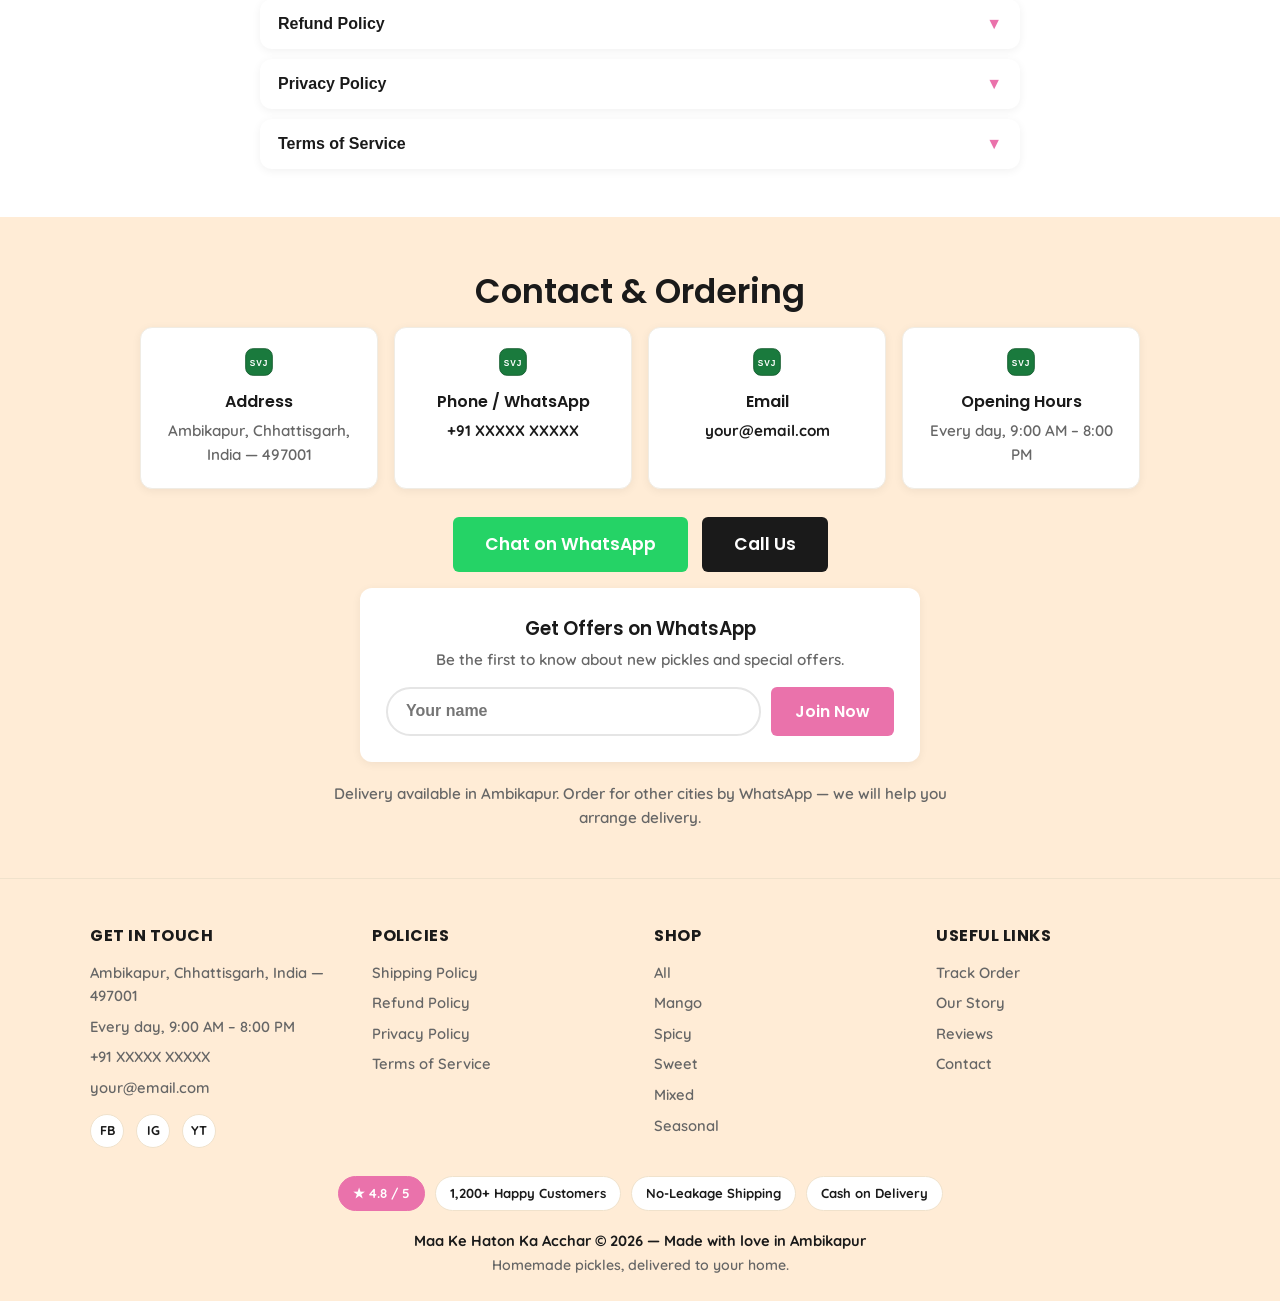
==== commit 7f1f82f9: "Add JhaJi-style full-width hero banner (SVG jars & spices art)" ====
--- a/index.html
+++ b/index.html
@@ -63,6 +63,10 @@
   </div>
 </header>
 
+<div class="hero-banner">
+  <img src="banner.svg" alt="Homemade pickles — Maa Ke Haton Ka Acchar" width="1200" height="400">
+</div>
+
 <section id="home" class="hero">
   <div class="hero-inner">
     <div class="hero-emoji hero-emoji-text">Ma.A</div>
--- a/styles.css
+++ b/styles.css
@@ -184,11 +184,24 @@
   cursor: pointer;
 }
 
+/* ---------- Hero banner (JhaJi style full-width visual) ---------- */
+.hero-banner {
+  width: 100%;
+  background: #fff6f1;
+}
+
+.hero-banner img {
+  display: block;
+  width: 100%;
+  height: clamp(230px, 26vw, 360px);
+  object-fit: cover;
+}
+
 /* ---------- Hero ---------- */
 .hero {
-  background: linear-gradient(180deg, #fff0f6 0%, var(--cream) 100%);
-  text-align: center;
-  padding: 56px 20px 48px;
+  background: var(--cream);
+  text-align: center;
+  padding: 44px 20px 40px;
 }
 
 .hero-emoji { font-size: 3rem; margin-bottom: 8px; }
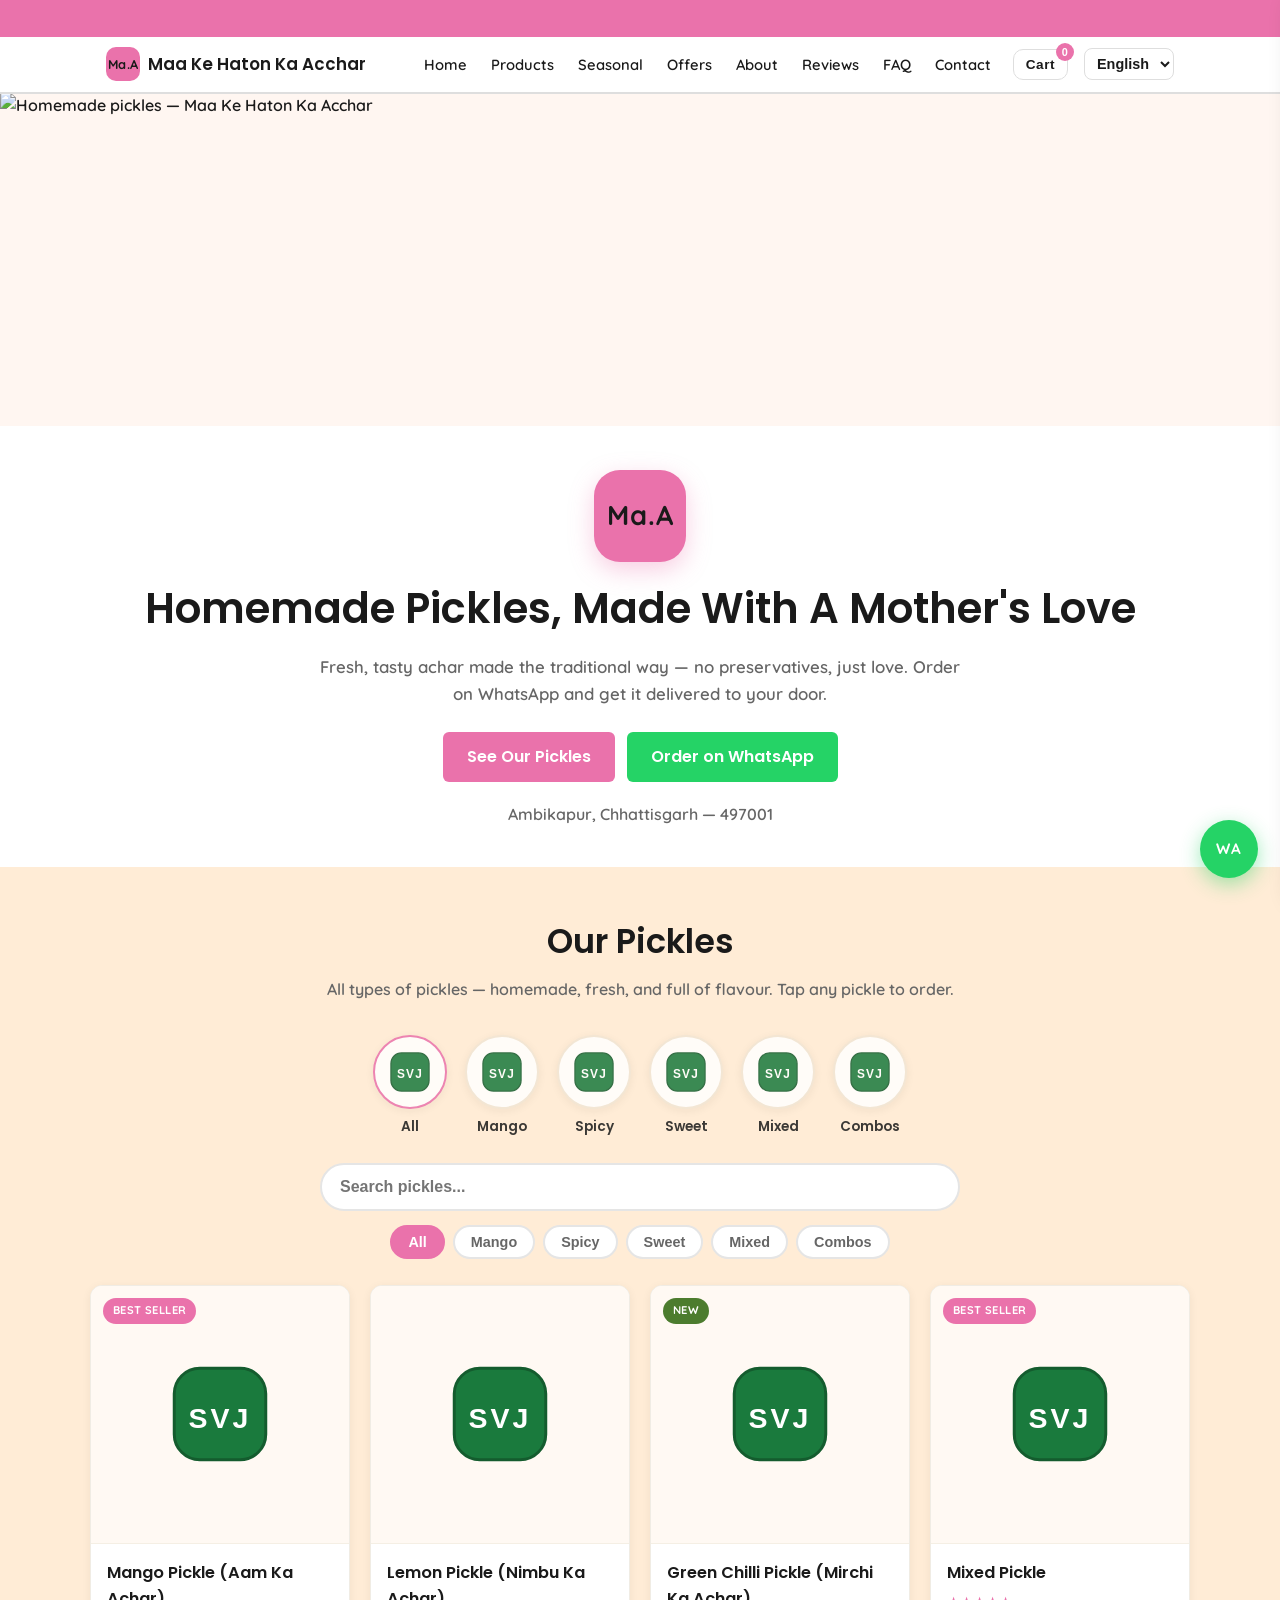
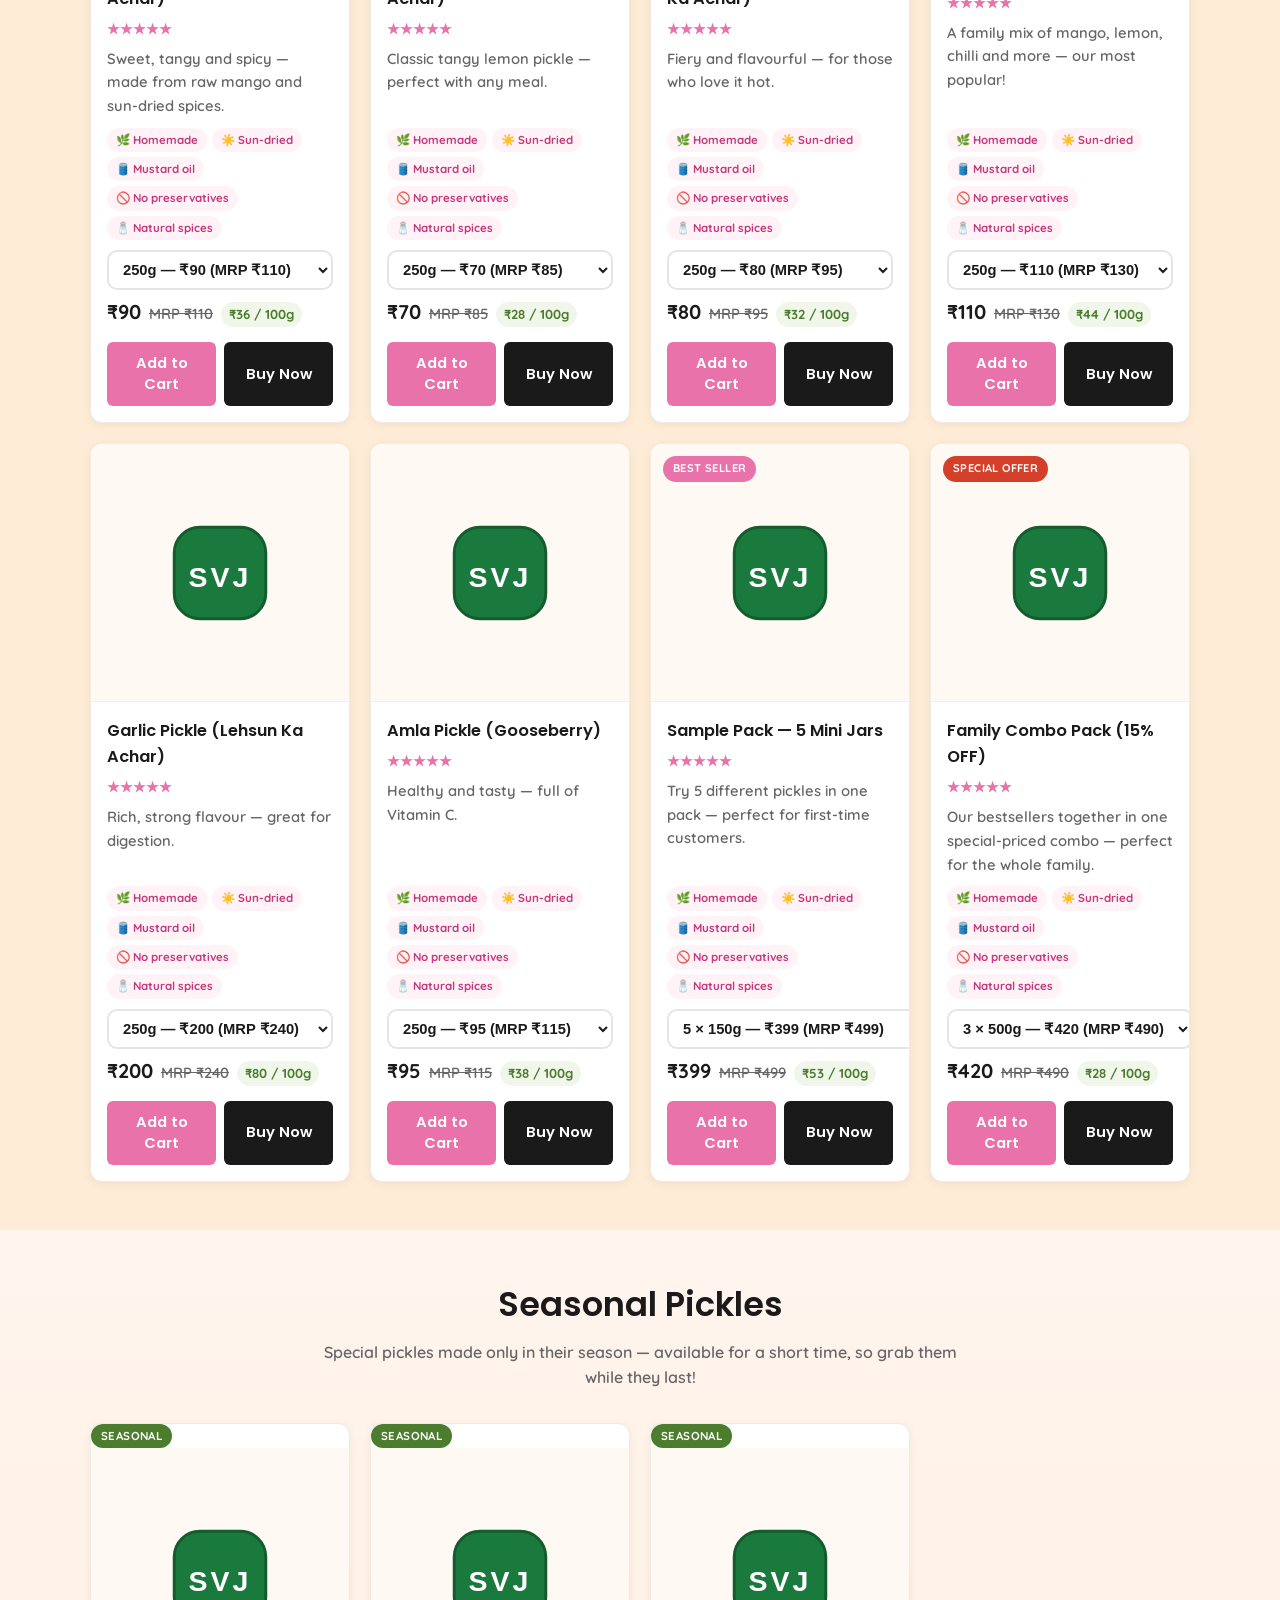
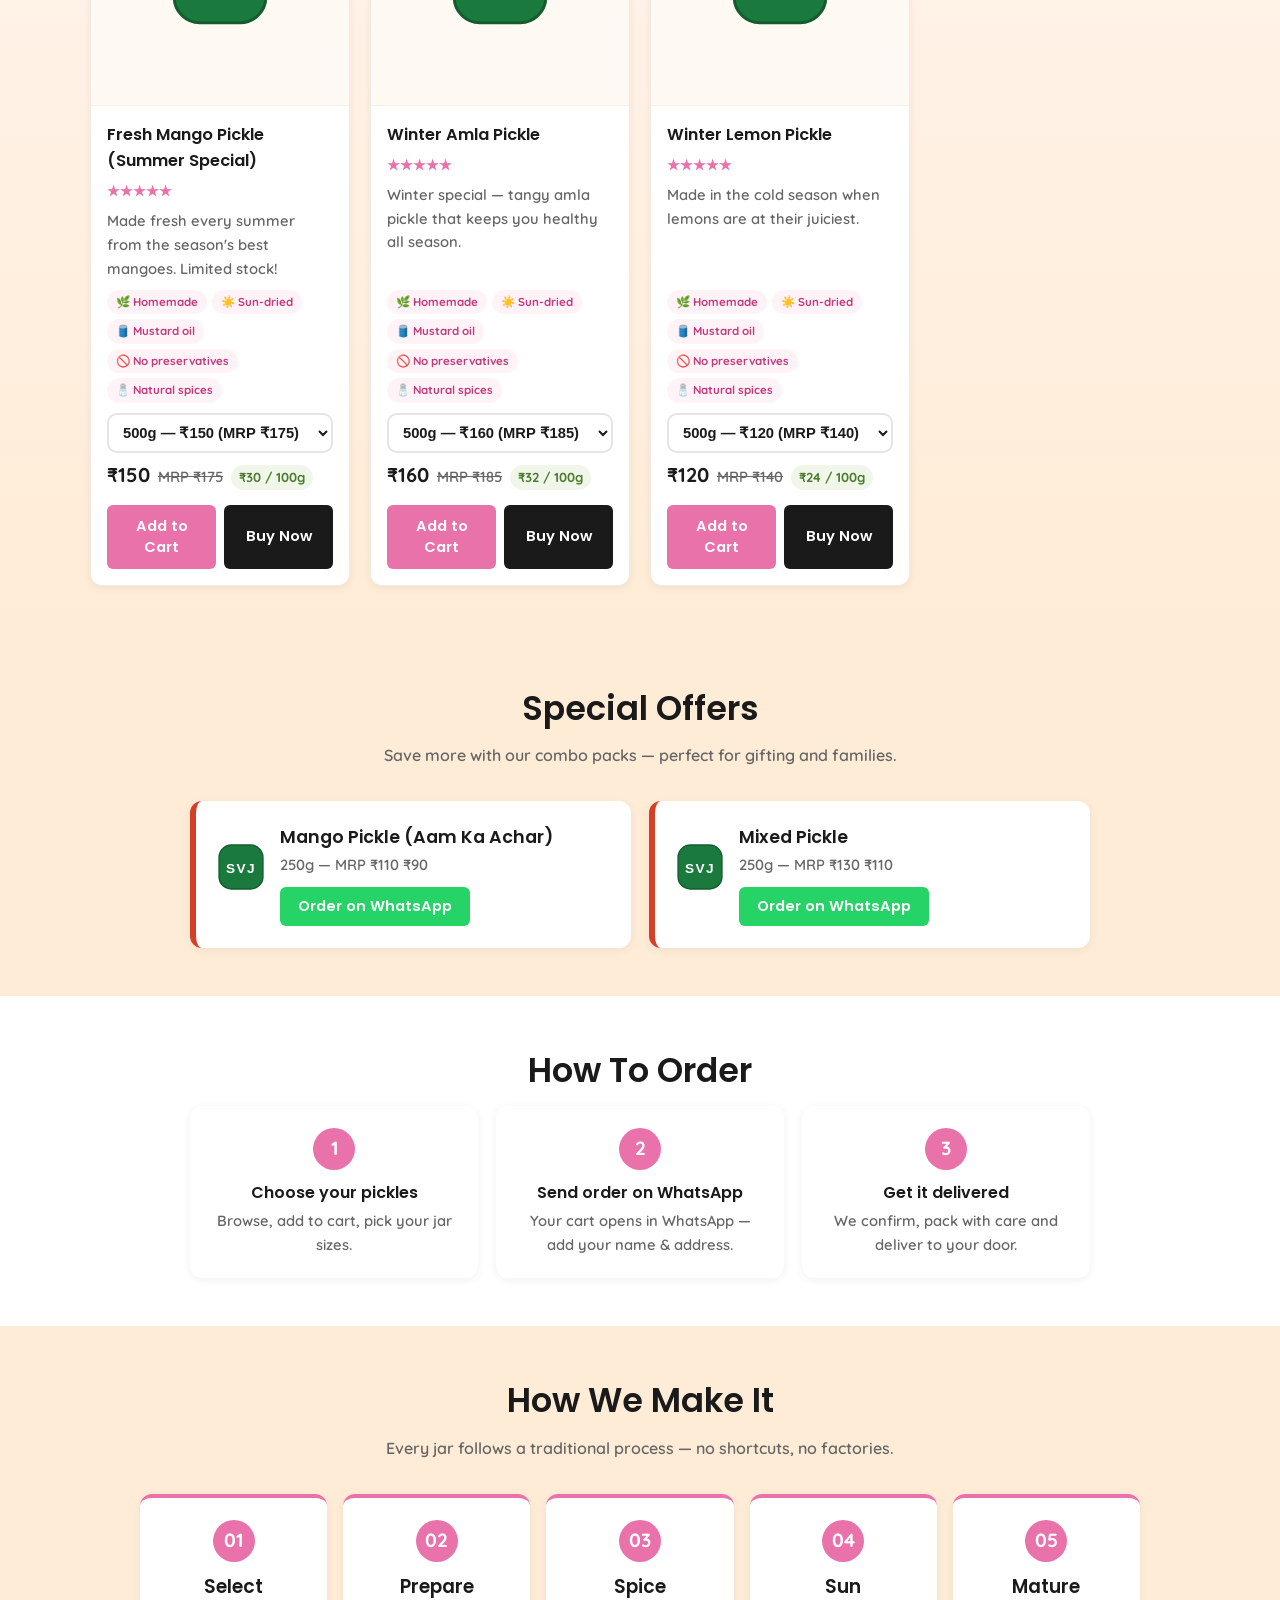
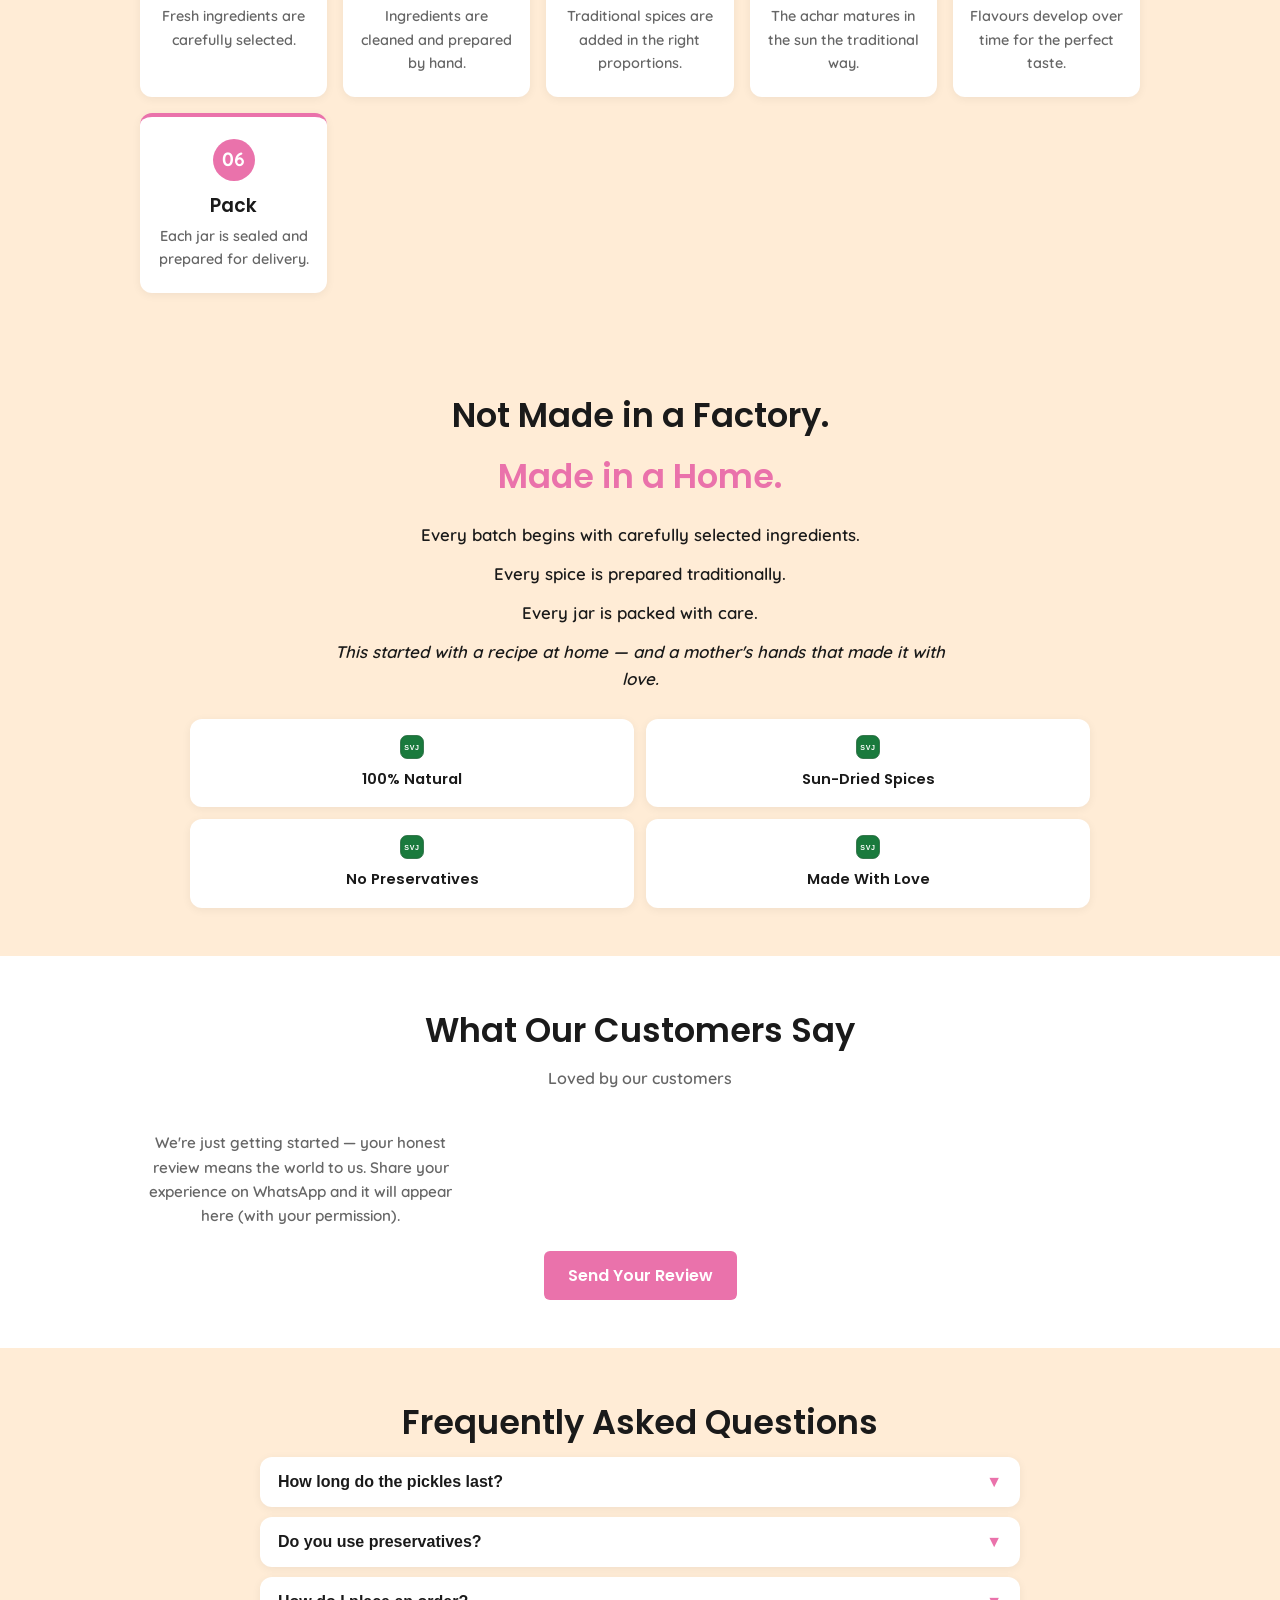
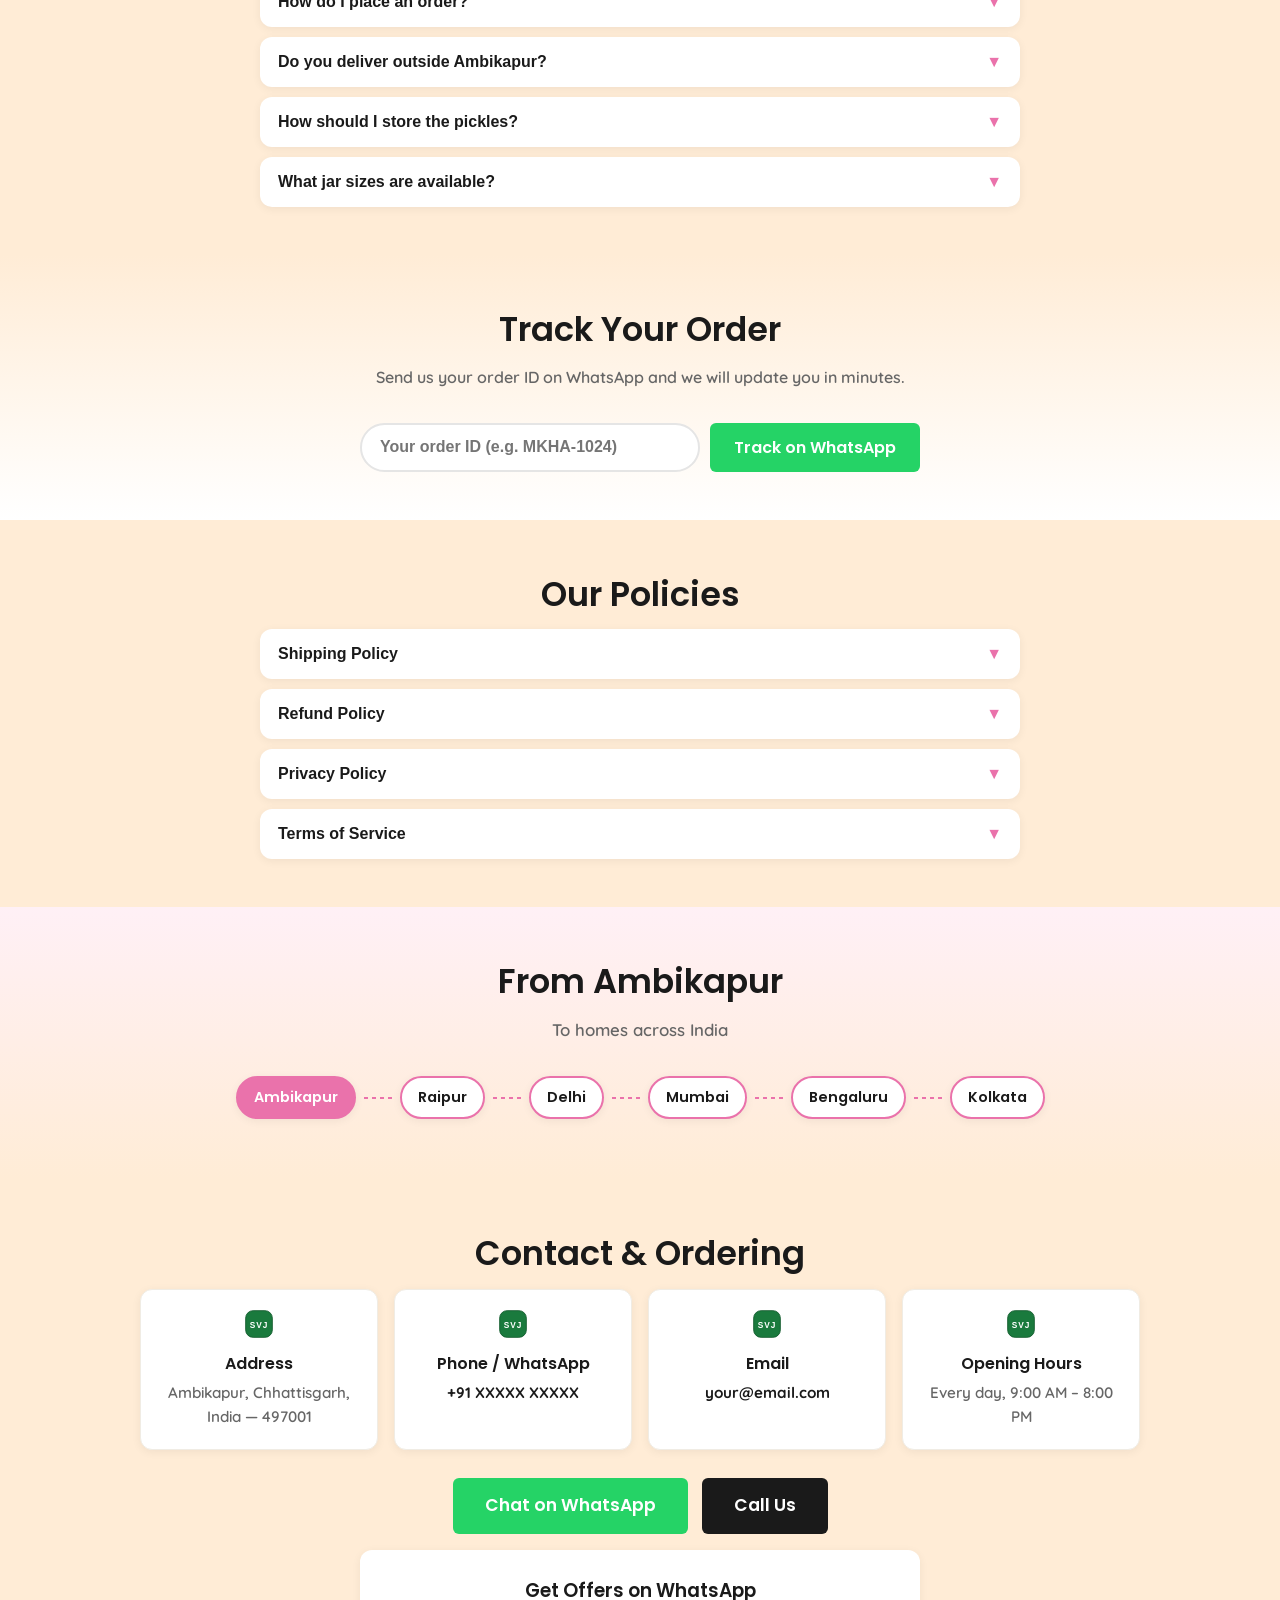
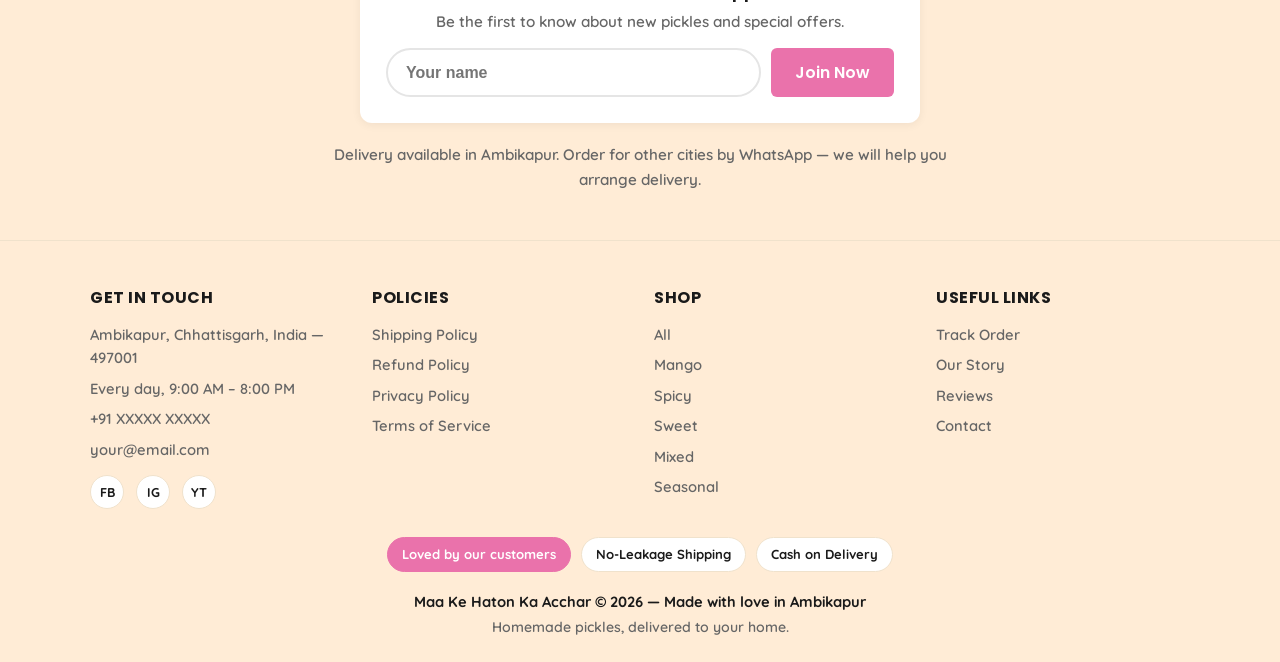
==== commit c7a901d0: "Premium redesign: premium product cards, remove fake data, How-It's-Made, Meet Maa, Ambikapur, mobil" ====
--- a/index.html
+++ b/index.html
@@ -129,20 +129,37 @@
     <h2 class="section-title" data-i18n="howto_title">How To Order</h2>
     <div class="howto-steps">
       <div class="howto-step"><span class="step-num">1</span><strong data-i18n="howto_1">Choose your pickles</strong><p data-i18n="howto_1d">Browse, add to cart, pick your jar sizes.</p></div>
-      <div class="howto-step"><span class="step-num">2</span><strong data-i18n="howto_2">Send order on WhatsApp</strong><p data-i18n="howto_2d">Your cart opens in WhatsApp — add your name & address.</p></div>
+      <div class="howto-step"><span class="step-num">2</span><strong data-i18n="howto_2">Send order on WhatsApp</strong><p data-i18n="howto_2d">Your cart opens in WhatsApp \u2014 add your name & address.</p></div>
       <div class="howto-step"><span class="step-num">3</span><strong data-i18n="howto_3">Get it delivered</strong><p data-i18n="howto_3d">We confirm, pack with care and deliver to your door.</p></div>
     </div>
   </div>
 </section>
 
+<section id="howwemake" class="section section-howitsmade">
+  <div class="section-inner">
+    <h2 class="section-title" data-i18n="howitsmade_title">How We Make It</h2>
+    <p class="section-sub" data-i18n="howitsmade_sub">Every jar follows a traditional process \u2014 no shortcuts, no factories.</p>
+    <div class="process-steps">
+      <div class="process-step"><span class="step-num">01</span><h3 data-i18n="howitsmade_step1">Select</h3><p data-i18n="howitsmade_step1d">Fresh ingredients are carefully selected.</p></div>
+      <div class="process-step"><span class="step-num">02</span><h3 data-i18n="howitsmade_step2">Prepare</h3><p data-i18n="howitsmade_step2d">Ingredients are cleaned and prepared by hand.</p></div>
+      <div class="process-step"><span class="step-num">03</span><h3 data-i18n="howitsmade_step3">Spice</h3><p data-i18n="howitsmade_step3d">Traditional spices are added in the right proportions.</p></div>
+      <div class="process-step"><span class="step-num">04</span><h3 data-i18n="howitsmade_step4">Sun</h3><p data-i18n="howitsmade_step4d">The achar matures in the sun the traditional way.</p></div>
+      <div class="process-step"><span class="step-num">05</span><h3 data-i18n="howitsmade_step5">Mature</h3><p data-i18n="howitsmade_step5d">Flavours develop over time for the perfect taste.</p></div>
+      <div class="process-step"><span class="step-num">06</span><h3 data-i18n="howitsmade_step6">Pack</h3><p data-i18n="howitsmade_step6d">Each jar is sealed and prepared for delivery.</p></div>
+    </div>
+  </div>
+</section>
+
 <section id="about" class="section section-about">
   <div class="section-inner">
-    <h2 class="section-title" data-i18n="about_title">Our Story</h2>
-    <div class="about-content">
-      <div class="about-text">
-        <p data-i18n="about_p1">"Maa Ke Haton Ka Acchar" means pickles made from a mother's hands. Every jar is made the old-fashioned way — sun-dried spices, fresh ingredients, and recipes passed down through generations.</p>
-        <p data-i18n="about_p2">We use only quality ingredients, pure mustard oil, and natural spices. No preservatives, no artificial colours — just honest, homemade taste.</p>
-        <p data-i18n="about_p3">From our kitchen in Ambikapur to your home, we deliver the taste of home.</p>
+    <div class="meetmaa-content">
+      <h2 class="section-title" data-i18n="meetmaa_title">Not Made in a Factory.</h2>
+      <h2 class="section-title section-title-accent" data-i18n="meetmaa_title2">Made in a Home.</h2>
+      <div class="meetmaa-text">
+        <p data-i18n="meetmaa_p1">Every batch begins with carefully selected ingredients.</p>
+        <p data-i18n="meetmaa_p2">Every spice is prepared traditionally.</p>
+        <p data-i18n="meetmaa_p3">Every jar is packed with care.</p>
+        <p data-i18n="meetmaa_p4">This started with a recipe at home \u2014 and a mother's hands that made it with love.</p>
       </div>
       <div class="about-badges">
         <div class="badge"><span class="badge-icon"><img class="mark-img" src="brand.svg" alt=""></span><strong data-i18n="badge_1">100% Natural</strong></div>
@@ -154,10 +171,10 @@
   </div>
 </section>
 
-<section id="gallery" class="section section-gallery">
+<section id="gallery" class="section section-gallery" style="display:none">
   <div class="section-inner">
     <h2 class="section-title" data-i18n="gallery_title">Gallery</h2>
-    <p class="section-sub" data-i18n="gallery_sub">A look at our pickles. (Photos coming soon!)</p>
+    <p class="section-sub" data-i18n="gallery_sub">A look at our pickles.</p>
     <div class="gallery-grid" id="galleryGrid"></div>
   </div>
 </section>
@@ -166,8 +183,7 @@
   <div class="section-inner">
     <h2 class="section-title" data-i18n="reviews_title">What Our Customers Say</h2>
     <div class="rating-summary">
-      <span class="rating-big">★ 4.8</span>
-      <span class="rating-text" data-i18n="rating_summary">based on 1,200+ happy customers</span>
+      <span class="rating-text" data-i18n="rating_summary">Loved by our customers</span>
     </div>
     <div class="review-grid" id="reviewGrid"></div>
     <div class="send-review">
@@ -214,6 +230,26 @@
         <button class="faq-question"><span data-i18n="pol_terms_title">Terms of Service</span><span class="faq-arrow">▼</span></button>
         <div class="faq-answer"><div class="faq-answer-inner" data-i18n="pol_terms_body"></div></div>
       </div>
+    </div>
+  </div>
+</section>
+
+<section id="ambikapur" class="section section-ambikapur">
+  <div class="section-inner">
+    <h2 class="section-title" data-i18n="ambikapur_title">From Ambikapur</h2>
+    <p class="section-sub ambikapur-sub" data-i18n="ambikapur_sub">To homes across India</p>
+    <div class="ambikapur-map">
+      <span class="map-dot map-start">Ambikapur</span>
+      <span class="map-line"></span>
+      <span class="map-dot">Raipur</span>
+      <span class="map-line"></span>
+      <span class="map-dot">Delhi</span>
+      <span class="map-line"></span>
+      <span class="map-dot">Mumbai</span>
+      <span class="map-line"></span>
+      <span class="map-dot">Bengaluru</span>
+      <span class="map-line"></span>
+      <span class="map-dot">Kolkata</span>
     </div>
   </div>
 </section>
@@ -307,8 +343,7 @@
       </div>
     </div>
     <div class="footer-trust">
-      <span>★ 4.8 / 5</span>
-      <span data-i18n="footer_trust_reviews">1,200+ Happy Customers</span>
+      <span data-i18n="footer_trust_reviews">Loved by our customers</span>
       <span data-i18n="trust_1">No-Leakage Shipping</span>
       <span data-i18n="trust_4">Cash on Delivery</span>
     </div>
@@ -336,6 +371,14 @@
 
 <a class="float-wa" id="floatWa" href="#" target="_blank" rel="noopener" aria-label="WhatsApp">WA</a>
 <button class="back-top" id="backTop" aria-label="Back to top">↑</button>
+
+<nav class="mobile-bottom-bar" id="mobileBottomBar" aria-label="Mobile">
+  <a href="#home" data-i18n="mobile_home">Home</a>
+  <a href="#products" data-i18n="mobile_shop">Shop</a>
+  <a href="#products" class="mbb-search" data-i18n="mobile_search">Search</a>
+  <a href="#" id="mbbCart" data-i18n="mobile_cart">Cart</a>
+  <a href="#" id="mbbCall" data-i18n="mobile_call">Call</a>
+</nav>
 
 <script src="languages.js"></script>
 <script src="products.js"></script>
--- a/styles.css
+++ b/styles.css
@@ -402,7 +402,7 @@
 /* ---------- Products ---------- */
 .product-grid {
   display: grid;
-  grid-template-columns: repeat(auto-fill, minmax(250px, 1fr));
+  grid-template-columns: repeat(auto-fill, minmax(260px, 1fr));
   gap: 20px;
 }
 
@@ -449,14 +449,7 @@
   border-bottom: 1px solid #f5efe4;
 }
 
-.product-emoji .mark-img { height: 96px; }
-
-.product-emoji-text {
-  font-size: 2rem;
-  font-weight: 800;
-  letter-spacing: 3px;
-  color: var(--primary);
-}
+.product-emoji .mark-img { height: 120px; }
 
 .product-body { padding: 16px; display: flex; flex-direction: column; gap: 6px; flex: 1; }
 
@@ -467,6 +460,22 @@
 .product-rating .reviews-count { color: var(--muted); font-weight: 600; }
 
 .product-desc { font-size: 0.92rem; color: var(--muted); flex: 1; }
+
+.product-features {
+  display: flex;
+  flex-wrap: wrap;
+  gap: 5px;
+  margin: 4px 0;
+}
+
+.product-feature {
+  background: #fff3f8;
+  color: var(--primary-dark);
+  border-radius: 999px;
+  padding: 3px 9px;
+  font-size: 0.72rem;
+  font-weight: 700;
+}
 
 .product-variant-row {
   display: flex;
@@ -478,7 +487,7 @@
   flex: 1;
   border: 2px solid #e5e5e5;
   border-radius: 10px;
-  padding: 8px 10px;
+  padding: 9px 10px;
   font-size: 0.92rem;
   font-weight: 600;
   color: var(--text);
@@ -488,26 +497,41 @@
 
 .product-size-select:focus { outline: none; border-color: var(--primary); }
 
-.product-meta {
-  display: flex;
-  justify-content: space-between;
-  align-items: center;
+.product-pricing {
+  display: flex;
+  align-items: baseline;
+  gap: 8px;
+  flex-wrap: wrap;
   font-weight: 700;
   color: var(--dark);
 }
 
-.product-price { font-size: 1.1rem; }
+.product-sale { font-size: 1.25rem; font-weight: 800; color: var(--dark); }
 
 .product-mrp {
   color: var(--muted);
   text-decoration: line-through;
   font-weight: 600;
-  font-size: 0.85rem;
-  margin-right: 6px;
-}
-
-.product-order {
-  margin-top: 10px;
+  font-size: 0.92rem;
+}
+
+.product-pp100 {
+  color: var(--green);
+  font-size: 0.82rem;
+  font-weight: 700;
+  background: #f0f7ea;
+  padding: 2px 8px;
+  border-radius: 999px;
+}
+
+.product-actions {
+  display: flex;
+  gap: 8px;
+  margin-top: 8px;
+}
+
+.btn-add-cart {
+  flex: 1;
   background: var(--primary);
   color: var(--white);
   border: none;
@@ -515,15 +539,30 @@
   padding: 11px;
   font-family: "Poppins", sans-serif;
   font-weight: 600;
-  font-size: 0.98rem;
+  font-size: 0.92rem;
   cursor: pointer;
   transition: background 0.15s;
-  width: 100%;
-}
-
-.product-order:hover { background: var(--primary-dark); }
-
-.product-order.soldout { background: #b9b2a5; cursor: not-allowed; }
+}
+
+.btn-add-cart:hover { background: var(--primary-dark); }
+
+.btn-add-cart.soldout { background: #b9b2a5; cursor: not-allowed; }
+
+.btn-buy-now {
+  flex: 1;
+  background: var(--dark);
+  color: var(--white);
+  border: none;
+  border-radius: 6px;
+  padding: 11px;
+  font-family: "Poppins", sans-serif;
+  font-weight: 600;
+  font-size: 0.92rem;
+  cursor: pointer;
+  transition: background 0.15s;
+}
+
+.btn-buy-now:hover { background: #000; }
 
 .section-seasonal {
   background: linear-gradient(180deg, #fff5ef 0%, var(--cream-2) 100%);
@@ -884,6 +923,120 @@
   max-width: 620px;
   margin: 0 auto;
 }
+
+/* ---------- How it's made (process) ---------- */
+.section-howitsmade { background: var(--cream-2); }
+
+.process-steps {
+  display: grid;
+  grid-template-columns: repeat(auto-fit, minmax(160px, 1fr));
+  gap: 16px;
+  max-width: 1000px;
+  margin: 0 auto;
+}
+
+.process-step {
+  background: var(--white);
+  border-radius: var(--radius);
+  box-shadow: var(--shadow);
+  padding: 22px 16px;
+  text-align: center;
+  border-top: 4px solid var(--primary);
+}
+
+.process-step .step-num { margin-bottom: 10px; }
+
+.process-step h3 { color: var(--dark); margin-bottom: 4px; }
+
+.process-step p { color: var(--muted); font-size: 0.9rem; }
+
+/* ---------- Meet Maa ---------- */
+.section-about { background: var(--cream-2); }
+
+.meetmaa-content { max-width: 900px; margin: 0 auto; text-align: center; }
+
+.section-title-accent { color: var(--primary); margin-bottom: 18px; }
+
+.meetmaa-text { max-width: 640px; margin: 0 auto 26px; }
+
+.meetmaa-text p { margin-bottom: 12px; color: var(--text); font-size: 1.05rem; }
+
+.meetmaa-text p:last-child { font-style: italic; }
+
+/* ---------- From Ambikapur ---------- */
+.section-ambikapur {
+  background: linear-gradient(180deg, #fff0f6 0%, var(--cream-2) 100%);
+}
+
+.ambikapur-sub { font-size: 1.05rem; }
+
+.ambikapur-map {
+  display: flex;
+  align-items: center;
+  justify-content: center;
+  gap: 8px;
+  flex-wrap: wrap;
+  max-width: 980px;
+  margin: 0 auto 12px;
+}
+
+.map-dot {
+  background: var(--white);
+  border: 2px solid var(--primary);
+  color: var(--dark);
+  border-radius: 999px;
+  padding: 8px 16px;
+  font-family: "Poppins", sans-serif;
+  font-weight: 600;
+  font-size: 0.9rem;
+  box-shadow: var(--shadow);
+}
+
+.map-dot.map-start { background: var(--primary); color: var(--white); }
+
+.map-line {
+  width: 28px;
+  height: 2px;
+  background: repeating-linear-gradient(90deg, var(--primary) 0 4px, transparent 4px 8px);
+}
+
+/* ---------- Mobile bottom bar ---------- */
+.mobile-bottom-bar {
+  position: fixed;
+  left: 0;
+  right: 0;
+  bottom: 0;
+  z-index: 140;
+  background: var(--white);
+  border-top: 1px solid #e5e5e5;
+  display: none;
+  grid-template-columns: repeat(5, 1fr);
+  padding-bottom: env(safe-area-inset-bottom);
+  box-shadow: 0 -4px 16px rgba(0,0,0,0.07);
+}
+
+.mobile-bottom-bar a {
+  display: flex;
+  flex-direction: column;
+  align-items: center;
+  gap: 2px;
+  padding: 10px 4px;
+  color: var(--muted);
+  text-decoration: none;
+  font-size: 0.72rem;
+  font-weight: 700;
+}
+
+.mobile-bottom-bar a::before {
+  content: "";
+  width: 20px;
+  height: 20px;
+  border-radius: 50%;
+  background: #f0e7f5;
+  display: block;
+}
+
+.mobile-bottom-bar a.mbb-search::before { background: var(--cream-2); }
 
 /* ---------- Footer ---------- */
 .site-footer {
@@ -1227,8 +1380,20 @@
   .about-content { grid-template-columns: 1fr; }
 }
 
+@media (max-width: 768px) {
+  .mobile-bottom-bar { display: grid; }
+
+  .float-wa { bottom: 84px; }
+  .back-top { bottom: 150px; }
+
+  .section { padding-bottom: 90px; }
+}
+
 @media (max-width: 480px) {
   .brand-name { font-size: 0.9rem; }
   .hero { padding: 40px 16px 36px; }
   .lang-select { max-width: 90px; }
-}
+
+  .product-actions { flex-direction: column; }
+  .btn-add-cart, .btn-buy-now { width: 100%; }
+}
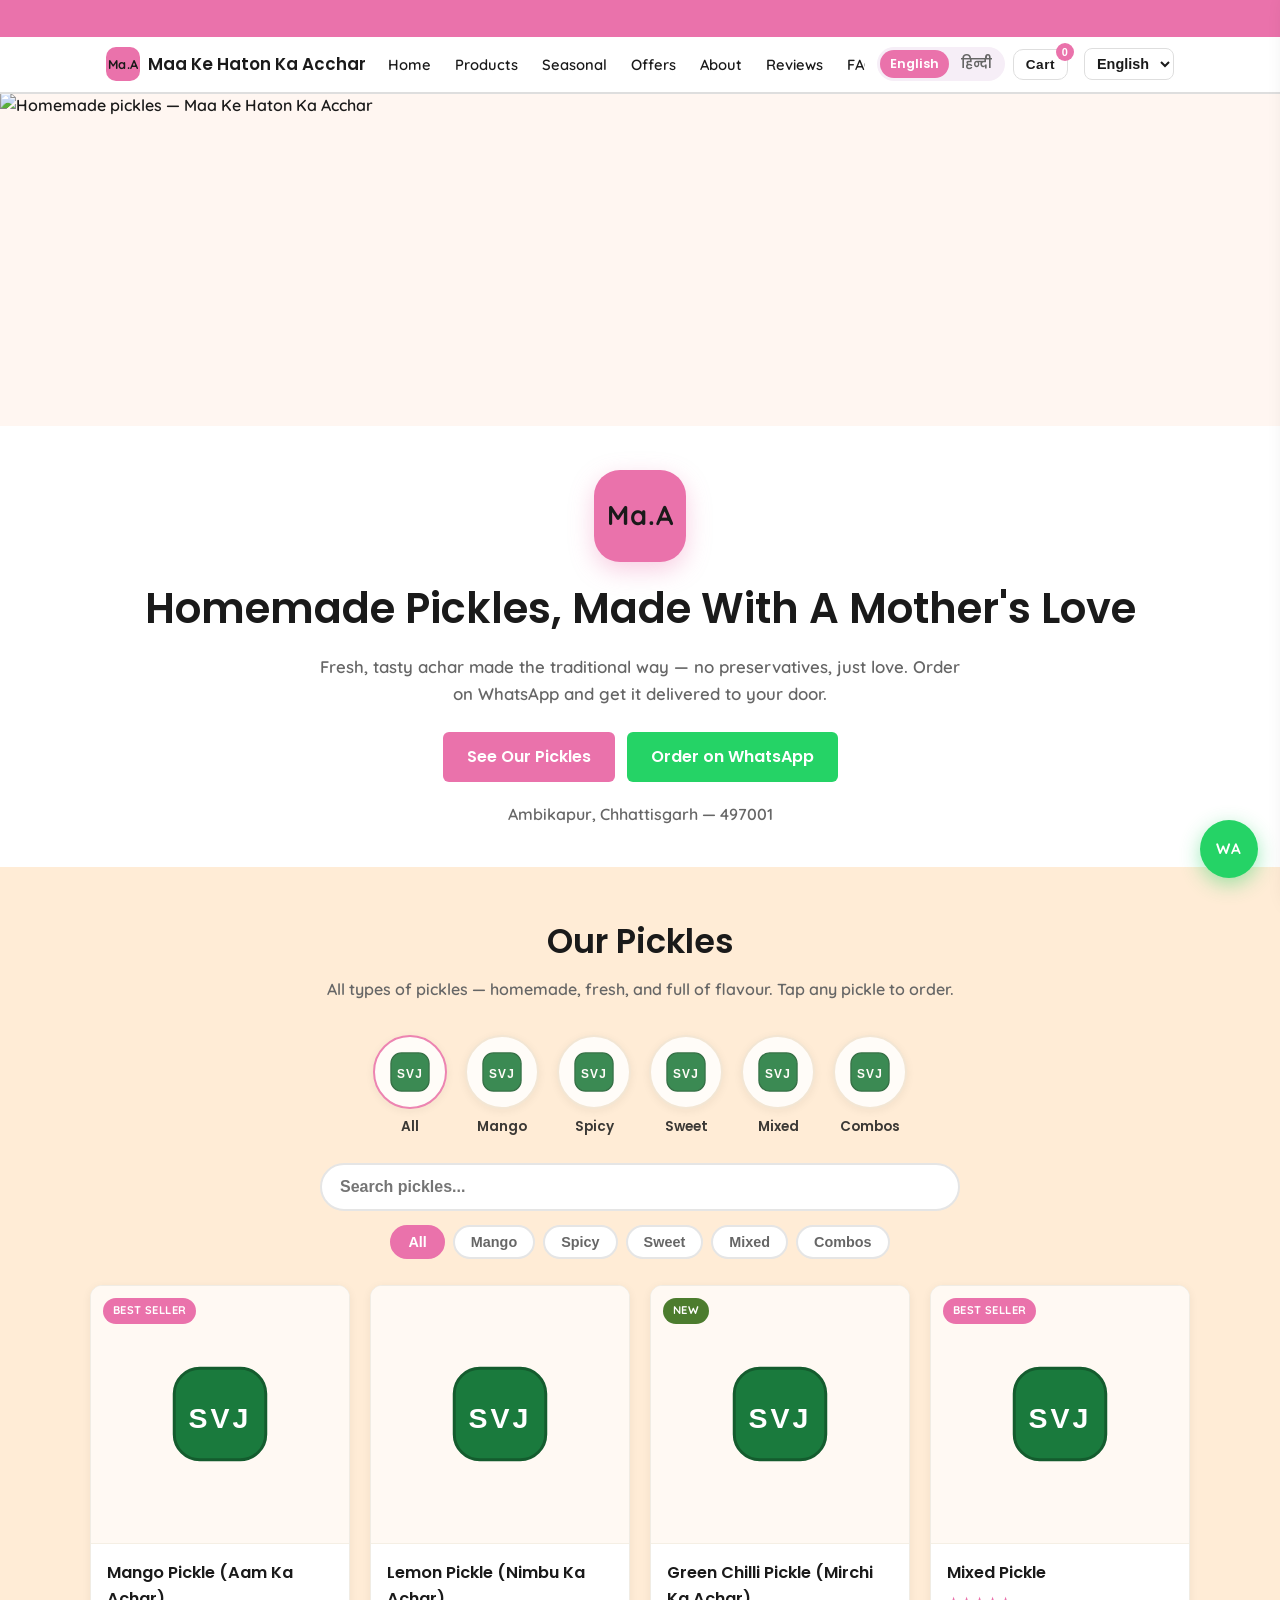
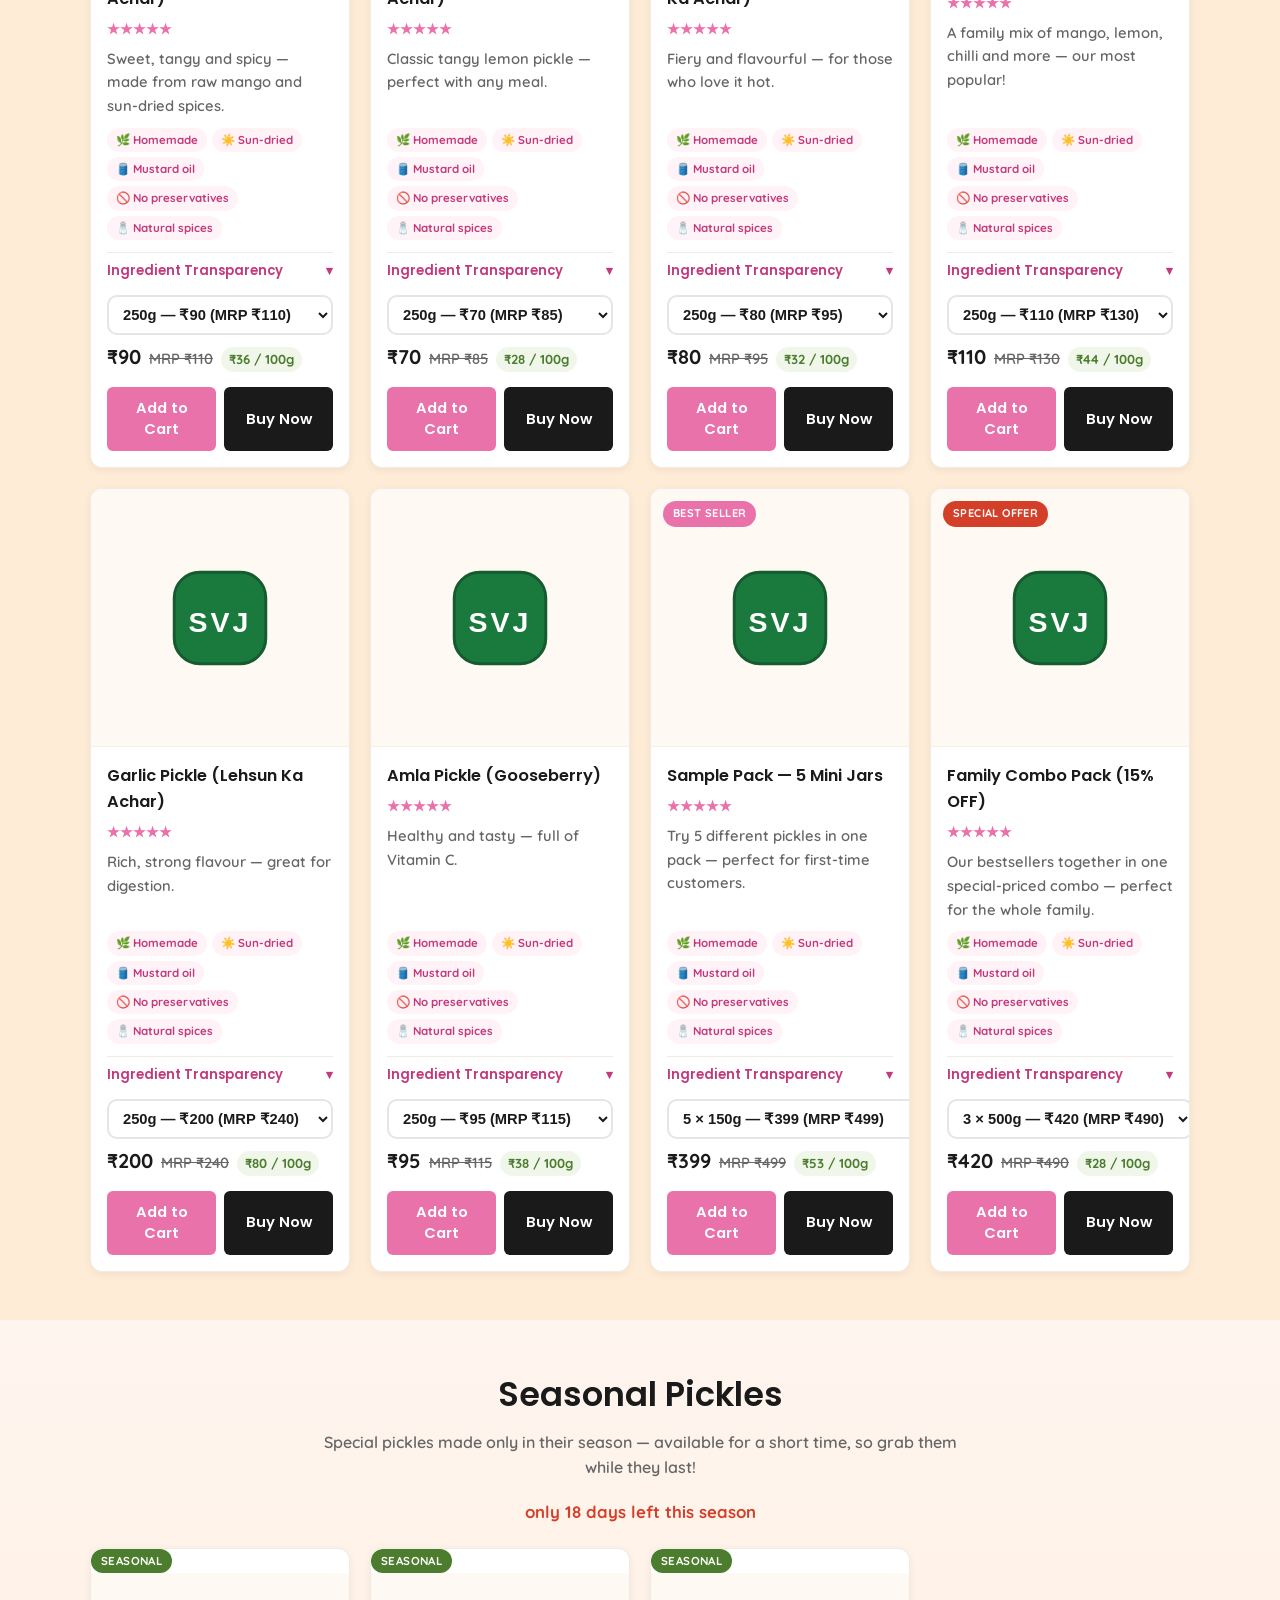
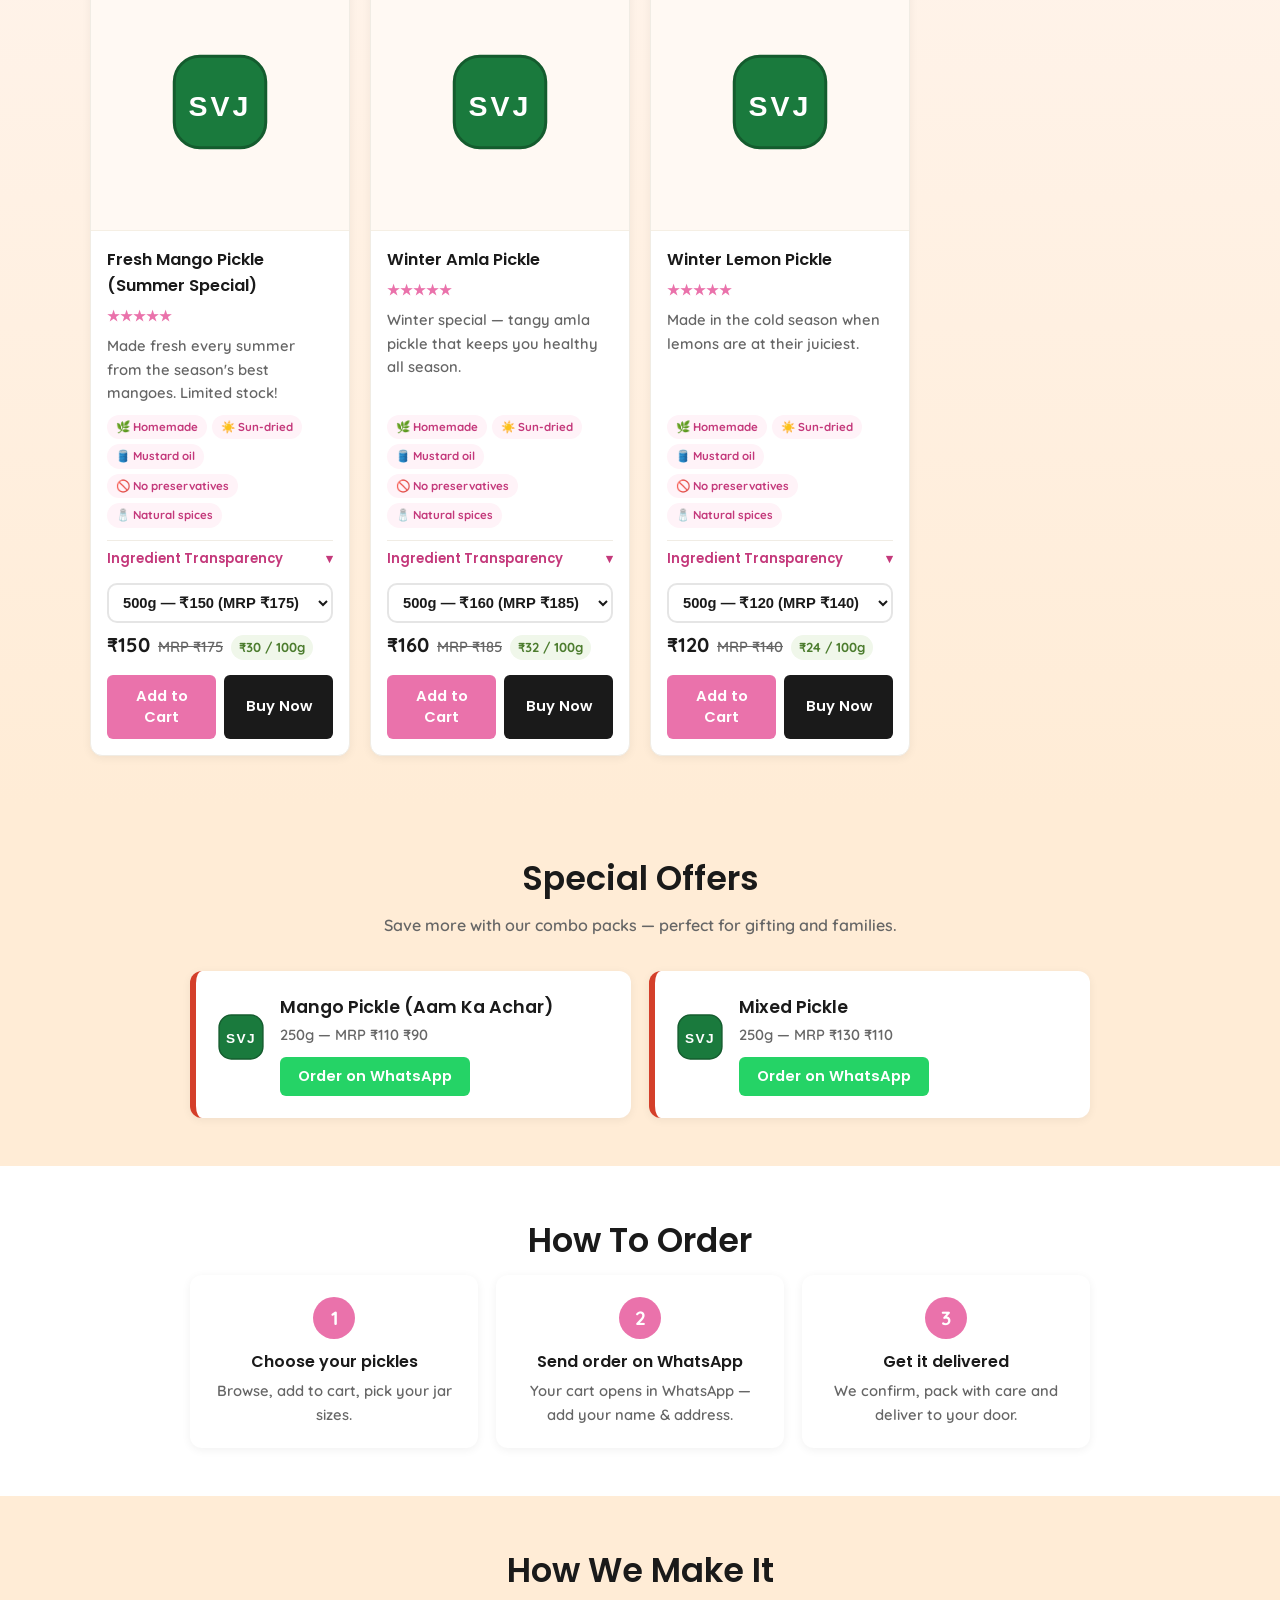
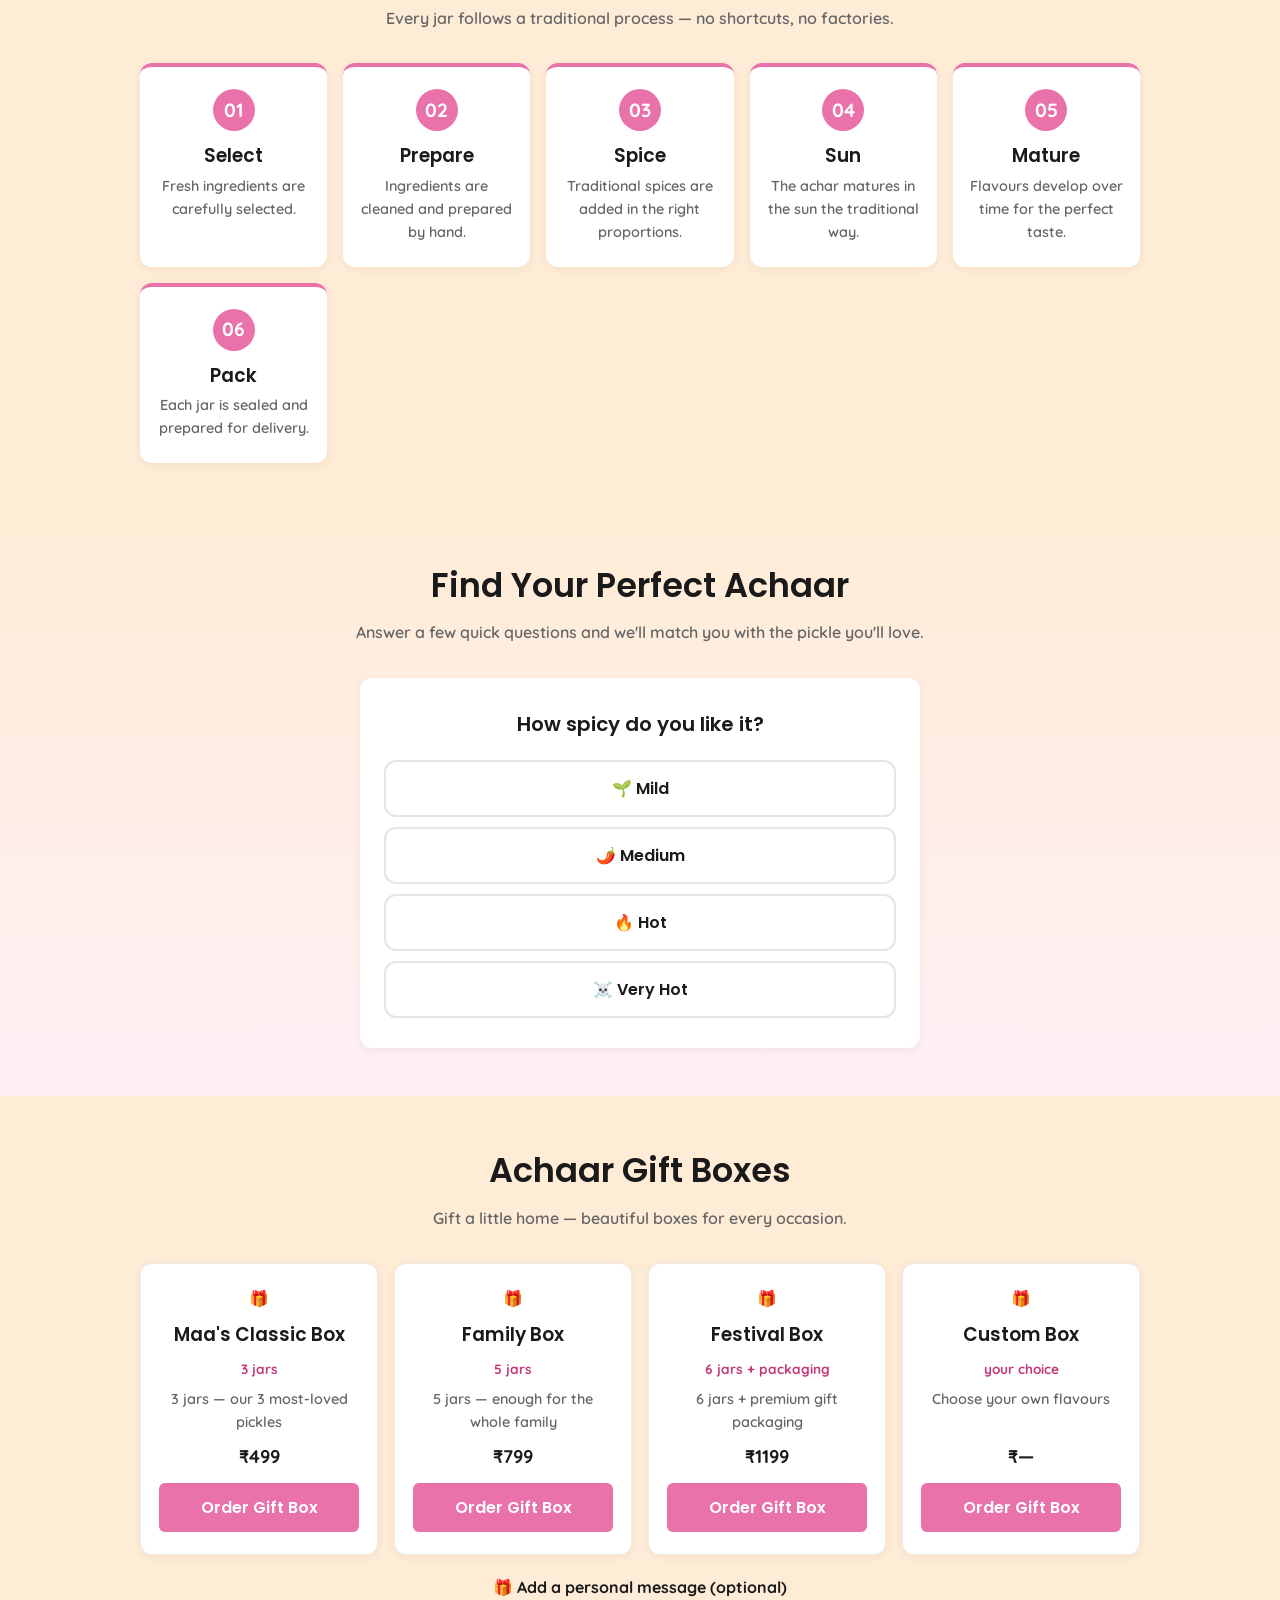
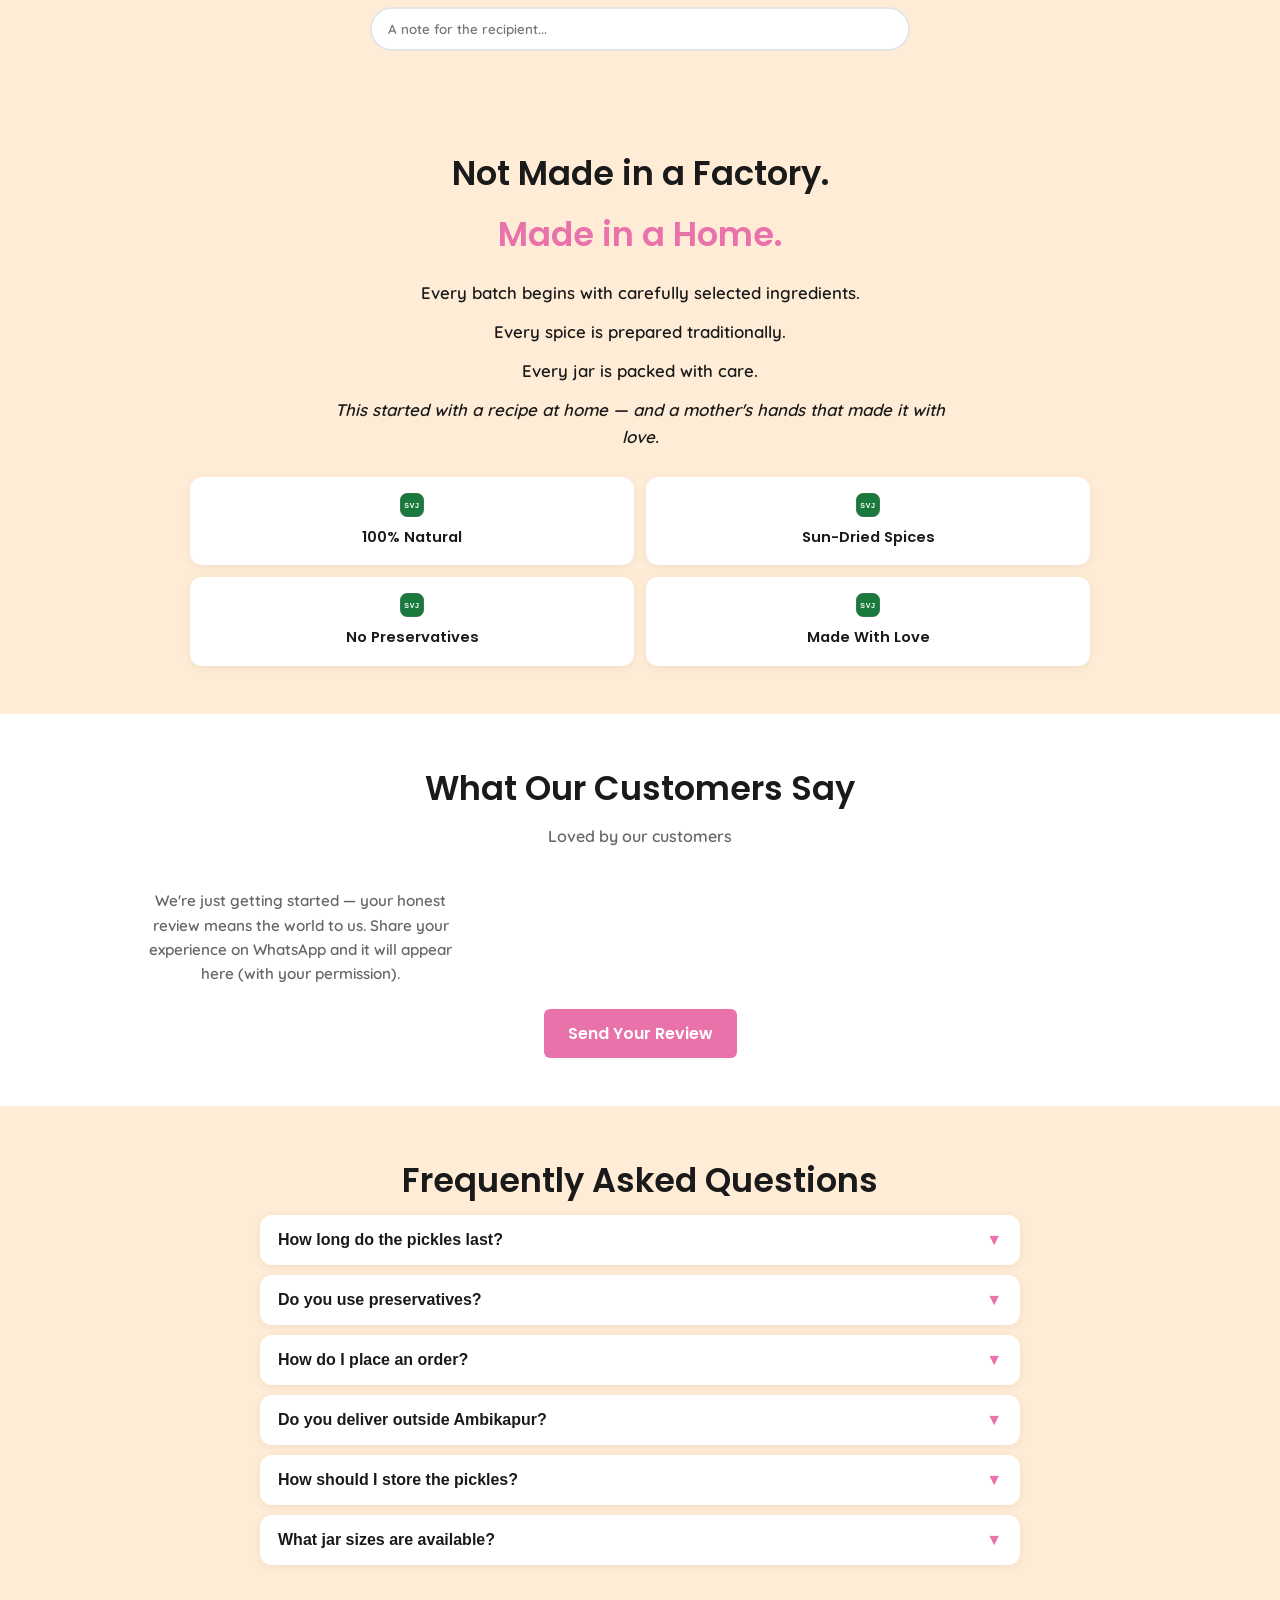
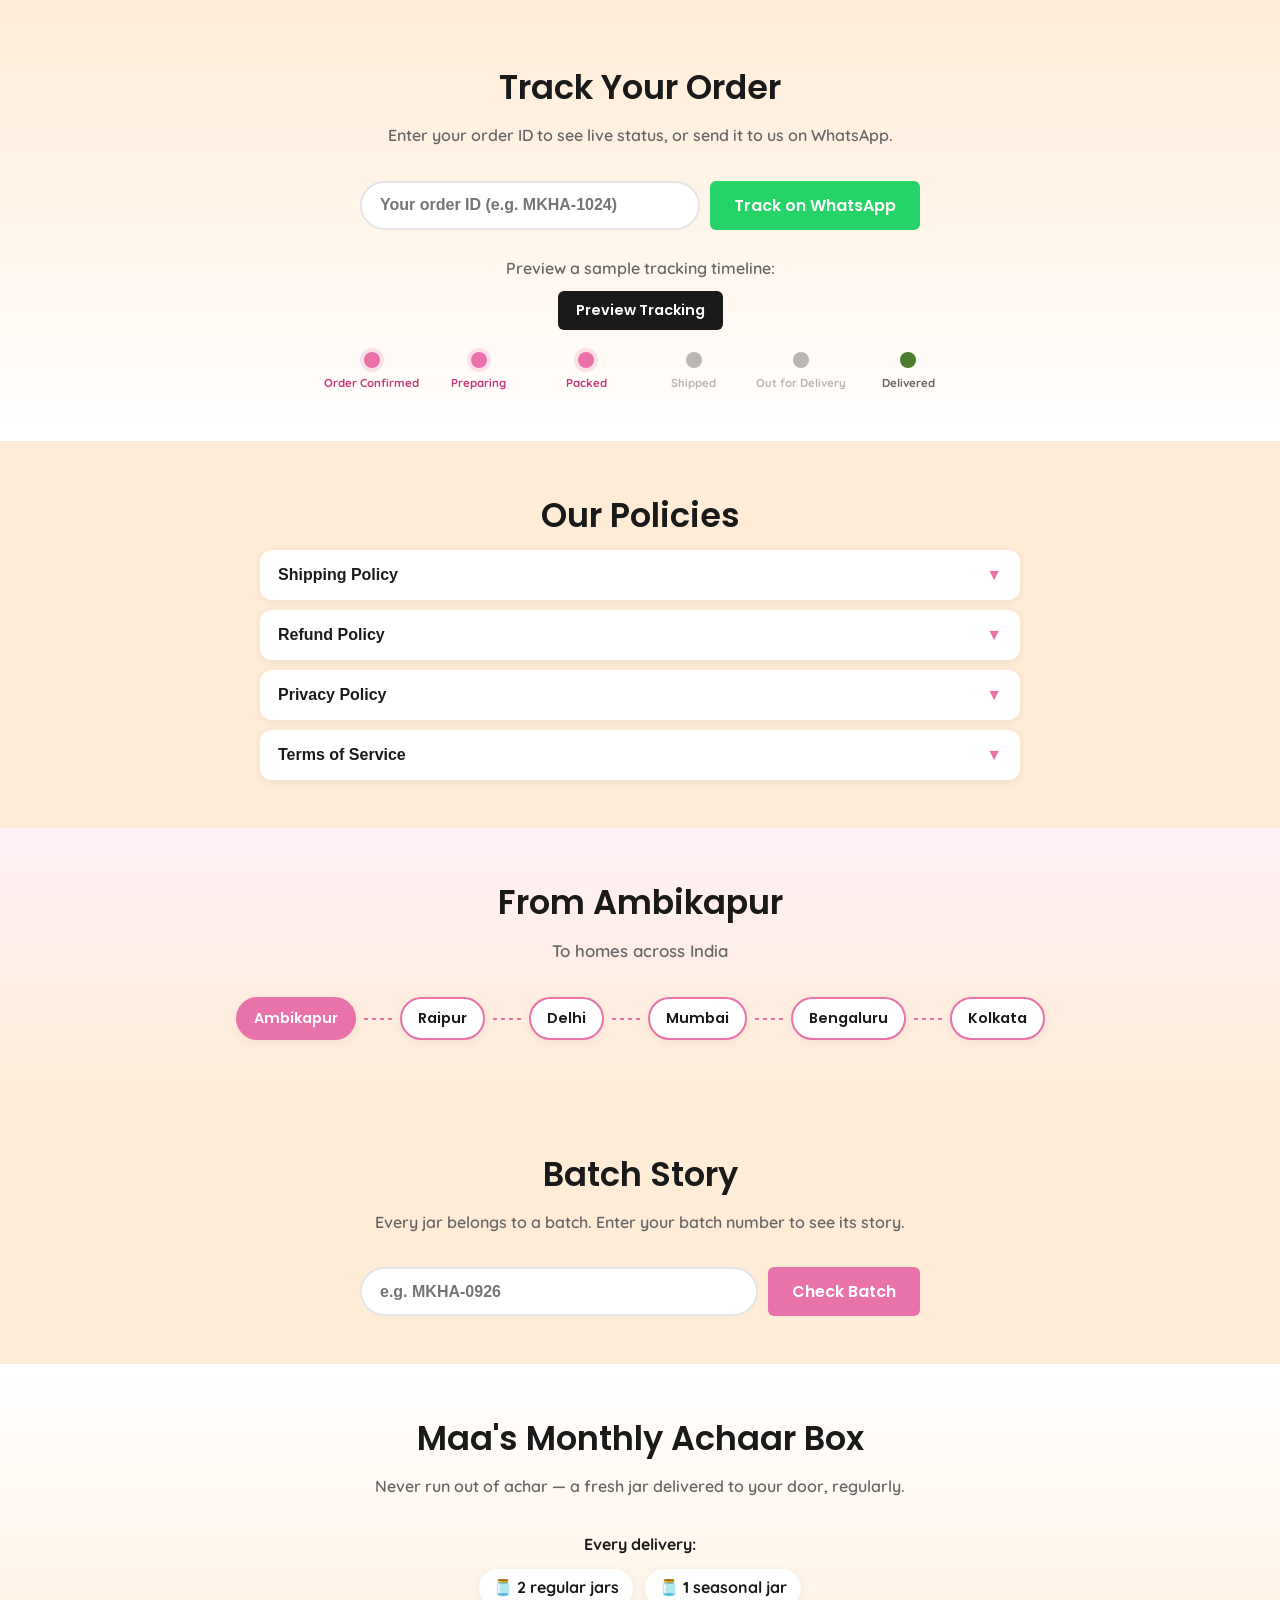
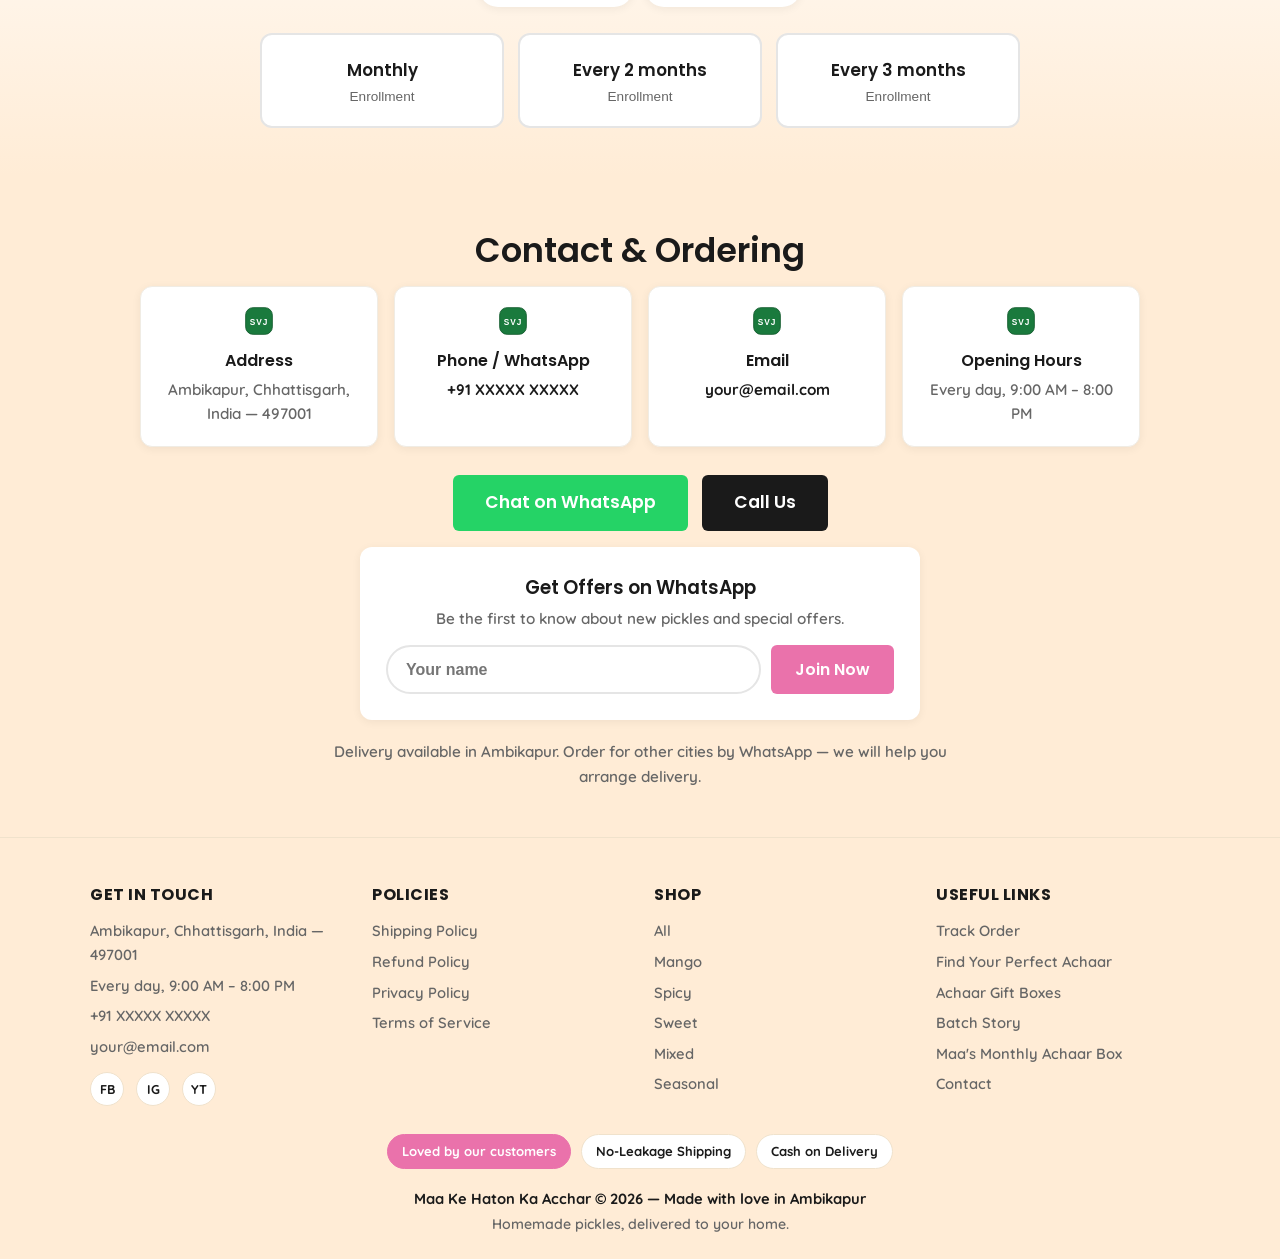
==== commit 44e11689: "Add 8 new features: ingredient transparency, quiz, gift boxes, order tracking timeline, batch story," ====
--- a/index.html
+++ b/index.html
@@ -53,6 +53,10 @@
       <a href="#contact" data-i18n="nav_contact">Contact</a>
     </nav>
     <div class="header-right">
+      <div class="lang-toggle" aria-label="Language">
+        <button type="button" class="lang-toggle-btn is-active" id="langToggleEn">English</button>
+        <button type="button" class="lang-toggle-btn" id="langToggleHi">हिन्दी</button>
+      </div>
       <button class="cart-btn" id="cartBtn" aria-label="Cart">
         <span data-i18n="cart_btn">Cart</span><span class="cart-count" id="cartCount">0</span>
       </button>
@@ -112,6 +116,7 @@
   <div class="section-inner">
     <h2 class="section-title" data-i18n="seasonal_title">Seasonal Pickles</h2>
     <p class="section-sub" data-i18n="seasonal_sub">Special pickles made only in their season — available for a short time, so grab them while they last!</p>
+    <p class="seasonal-countdown" id="seasonalCountdown">only 18 days left this season</p>
     <div class="product-grid" id="seasonalGrid"></div>
   </div>
 </section>
@@ -150,6 +155,37 @@
   </div>
 </section>
 
+<section id="quiz" class="section section-quiz">
+  <div class="section-inner">
+    <h2 class="section-title" data-i18n="quiz_title">Find Your Perfect Achaar</h2>
+    <p class="section-sub" data-i18n="quiz_sub">Answer a few quick questions and we'll match you with the pickle you'll love.</p>
+    <div class="quiz-box" id="quizBox">
+      <div class="quiz-steps" id="quizStep">
+        <h3 class="quiz-question"></h3>
+        <div class="quiz-opts" id="quizOpts"></div>
+      </div>
+      <div class="quiz-result" id="quizResult" style="display:none">
+        <p class="quiz-result-label" data-i18n="quiz_your_match">Your perfect match:</p>
+        <h3 class="quiz-result-name"></h3>
+        <p class="quiz-result-detail"></p>
+        <button type="button" class="btn btn-primary quiz-add-btn" data-i18n="quiz_result_take">Try it</button>
+      </div>
+    </div>
+  </div>
+</section>
+
+<section id="gifts" class="section section-gifts">
+  <div class="section-inner">
+    <h2 class="section-title" data-i18n="gifts_title">Achaar Gift Boxes</h2>
+    <p class="section-sub" data-i18n="gifts_sub">Gift a little home — beautiful boxes for every occasion.</p>
+    <div class="gift-grid" id="giftGrid"></div>
+    <div class="gift-note">
+      <label for="giftMessage" data-i18n="gifts_message_label">🎁 Add a personal message (optional)</label>
+      <input type="text" id="giftMessage" data-i18n-placeholder="gifts_message_placeholder" placeholder="A note for the recipient...">
+    </div>
+  </div>
+</section>
+
 <section id="about" class="section section-about">
   <div class="section-inner">
     <div class="meetmaa-content">
@@ -201,12 +237,17 @@
 
 <section id="track" class="section section-track">
   <div class="section-inner">
-    <h2 class="section-title" data-i18n="track_title">Track Your Order</h2>
-    <p class="section-sub" data-i18n="track_sub">Send us your order ID on WhatsApp and we will update you in minutes.</p>
+    <h2 class="section-title" data-i18n="track_steps_title">Track Your Order</h2>
+    <p class="section-sub" data-i18n="track_steps_sub">Enter your order ID to see live status, or send it to us on WhatsApp.</p>
     <form class="track-form" id="trackForm">
       <input type="text" id="trackInput" data-i18n-placeholder="track_placeholder" placeholder="Your order ID (e.g. MKHA-1024)" required>
       <button type="submit" class="btn btn-whatsapp" data-i18n="track_btn">Track on WhatsApp</button>
     </form>
+    <div class="track-preview">
+      <p class="track-demo-label" data-i18n="track_demo">Preview a sample tracking timeline:</p>
+      <button type="button" class="btn btn-call btn-small" id="trackPreviewBtn" data-i18n="track_preview_btn">Preview Tracking</button>
+      <div class="track-timeline" id="trackTimeline"></div>
+    </div>
   </div>
 </section>
 
@@ -250,6 +291,35 @@
       <span class="map-dot">Bengaluru</span>
       <span class="map-line"></span>
       <span class="map-dot">Kolkata</span>
+    </div>
+  </div>
+</section>
+
+<section id="batch" class="section section-batch">
+  <div class="section-inner">
+    <h2 class="section-title" data-i18n="batch_title">Batch Story</h2>
+    <p class="section-sub" data-i18n="batch_sub">Every jar belongs to a batch. Enter your batch number to see its story.</p>
+    <form class="track-form" id="batchForm">
+      <input type="text" id="batchInput" data-i18n-placeholder="batch_placeholder" placeholder="e.g. MKHA-0926" required>
+      <button type="button" class="btn btn-primary" id="batchCheckBtn" data-i18n="batch_check">Check Batch</button>
+    </form>
+    <div class="batch-result" id="batchResult" style="display:none"></div>
+  </div>
+</section>
+
+<section id="subscription" class="section section-subscription">
+  <div class="section-inner">
+    <h2 class="section-title" data-i18n="subscription_title">Maa's Monthly Achaar Box</h2>
+    <p class="section-sub" data-i18n="subscription_sub">Never run out of achar — a fresh jar delivered to your door, regularly.</p>
+    <div class="sub-includes">
+      <p data-i18n="subscription_includes">Every delivery:</p>
+      <span data-i18n="subscription_regular">🫙 2 regular jars</span>
+      <span data-i18n="subscription_seasonal">🫙 1 seasonal jar</span>
+    </div>
+    <div class="sub-plans">
+      <button type="button" class="sub-plan" data-sub="monthly"><strong data-i18n="subscription_monthly">Monthly</strong><span data-i18n="enrollment">Enrollment · cancel anytime</span></button>
+      <button type="button" class="sub-plan" data-sub="every2"><strong data-i18n="subscription_2month">Every 2 months</strong><span data-i18n="enrollment">Enrollment · cancel anytime</span></button>
+      <button type="button" class="sub-plan" data-sub="every3"><strong data-i18n="subscription_3month">Every 3 months</strong><span data-i18n="enrollment">Enrollment · cancel anytime</span></button>
     </div>
   </div>
 </section>
@@ -336,8 +406,10 @@
         <h4 data-i18n="footer_links">Useful Links</h4>
         <ul class="footer-list">
           <li><a href="#track" data-i18n="nav_track">Track Order</a></li>
-          <li><a href="#about" data-i18n="about_title">Our Story</a></li>
-          <li><a href="#reviews" data-i18n="nav_reviews">Reviews</a></li>
+          <li><a href="#quiz" data-i18n="quiz_title">Find Your Achaar</a></li>
+          <li><a href="#gifts" data-i18n="gifts_title">Gift Boxes</a></li>
+          <li><a href="#batch" data-i18n="batch_title">Batch Story</a></li>
+          <li><a href="#subscription" data-i18n="subscription_title">Subscribe</a></li>
           <li><a href="#contact" data-i18n="nav_contact">Contact Us</a></li>
         </ul>
       </div>
--- a/styles.css
+++ b/styles.css
@@ -1000,6 +1000,296 @@
   background: repeating-linear-gradient(90deg, var(--primary) 0 4px, transparent 4px 8px);
 }
 
+/* ---------- Language toggle in header ---------- */
+.lang-toggle {
+  display: flex;
+  align-items: center;
+  background: #f6eef7;
+  border-radius: 999px;
+  padding: 3px;
+  gap: 2px;
+}
+
+.lang-toggle-btn {
+  border: none;
+  background: transparent;
+  font-family: "Poppins", sans-serif;
+  font-weight: 600;
+  font-size: 0.8rem;
+  padding: 5px 10px;
+  border-radius: 999px;
+  color: var(--muted);
+  cursor: pointer;
+}
+
+.lang-toggle-btn.is-active {
+  background: var(--primary);
+  color: var(--white);
+}
+
+/* ---------- Product transparency accordion ---------- */
+.product-transparency {
+  margin-top: 2px;
+  border-top: 1px solid #f0ece4;
+}
+
+.transparency-toggle {
+  width: 100%;
+  background: none;
+  border: none;
+  padding: 8px 0;
+  font-family: "Poppins", sans-serif;
+  font-weight: 600;
+  font-size: 0.82rem;
+  color: var(--primary-dark);
+  cursor: pointer;
+  text-align: left;
+  display: flex;
+  justify-content: space-between;
+  align-items: center;
+}
+
+.transparency-body { padding: 4px 0 8px; }
+
+.ing-label {
+  font-size: 0.78rem;
+  font-weight: 800;
+  color: var(--dark);
+  margin: 6px 0 4px;
+}
+
+.ing-list {
+  display: flex;
+  flex-wrap: wrap;
+  gap: 4px;
+}
+
+.ing-in {
+  background: #f0f7ea;
+  color: var(--green);
+  border-radius: 999px;
+  padding: 3px 8px;
+  font-size: 0.72rem;
+  font-weight: 700;
+}
+
+.ing-not {
+  background: #fff0f0;
+  color: var(--red);
+  border-radius: 999px;
+  padding: 3px 8px;
+  font-size: 0.72rem;
+  font-weight: 700;
+}
+
+/* ---------- Quiz ---------- */
+.section-quiz { background: linear-gradient(180deg, var(--cream-2) 0%, #fff0f6 100%); }
+
+.quiz-box {
+  max-width: 560px;
+  margin: 0 auto;
+  background: var(--white);
+  border-radius: var(--radius);
+  box-shadow: var(--shadow);
+  padding: 30px 24px;
+  text-align: center;
+}
+
+.quiz-question { font-size: 1.25rem; color: var(--dark); margin-bottom: 20px; }
+
+.quiz-opts { display: flex; flex-direction: column; gap: 10px; }
+
+.quiz-opt {
+  display: block;
+  width: 100%;
+  padding: 14px;
+  border: 2px solid #e5e5e5;
+  border-radius: 12px;
+  background: var(--white);
+  font-family: "Poppins", sans-serif;
+  font-weight: 600;
+  font-size: 1rem;
+  color: var(--dark);
+  cursor: pointer;
+  transition: all 0.15s;
+}
+
+.quiz-opt:hover { border-color: var(--primary); background: #fff0f6; }
+
+.quiz-result-label { color: var(--muted); margin-bottom: 4px; }
+
+.quiz-result-name { color: var(--primary); font-size: 1.4rem; }
+
+.quiz-result-detail { color: var(--muted); margin-bottom: 16px; }
+
+/* ---------- Gift boxes ---------- */
+.section-gifts { background: var(--cream); }
+
+.gift-grid {
+  display: grid;
+  grid-template-columns: repeat(auto-fit, minmax(220px, 1fr));
+  gap: 16px;
+  max-width: 1000px;
+  margin: 0 auto 20px;
+}
+
+.gift-card {
+  background: var(--white);
+  border-radius: var(--radius);
+  border: 1px solid #f0ece4;
+  box-shadow: var(--shadow);
+  padding: 22px 18px;
+  text-align: center;
+  display: flex;
+  flex-direction: column;
+  gap: 8px;
+}
+
+.gift-card h3 { color: var(--dark); }
+
+.gift-jars { font-size: 0.85rem; color: var(--primary-dark); font-weight: 800; }
+
+.gift-desc { color: var(--muted); font-size: 0.9rem; flex: 1; }
+
+.gift-price { font-weight: 800; color: var(--dark); font-size: 1.15rem; }
+
+.gift-order { margin-top: 4px; }
+
+.gift-note { max-width: 540px; margin: 0 auto; text-align: center; }
+
+.gift-note label { display: block; margin-bottom: 6px; font-weight: 700; color: var(--dark); }
+
+.gift-note input {
+  width: 100%;
+  padding: 12px 16px;
+  border-radius: 999px;
+  border: 2px solid #e5e5e5;
+  font-family: "Quicksand", sans-serif;
+  font-weight: 600;
+  outline: none;
+}
+
+.gift-note input:focus { border-color: var(--primary); }
+
+/* ---------- Track timeline ---------- */
+.track-preview { max-width: 640px; margin: 26px auto 0; text-align: center; }
+
+.track-demo-label { color: var(--muted); margin-bottom: 10px; }
+
+.btn-small { padding: 9px 18px; font-size: 0.9rem; }
+
+.track-timeline {
+  display: flex;
+  justify-content: space-between;
+  gap: 4px;
+  margin-top: 22px;
+  flex-wrap: wrap;
+}
+
+.track-step {
+  display: flex;
+  flex-direction: column;
+  align-items: center;
+  gap: 6px;
+  flex: 1;
+  min-width: 70px;
+  opacity: 0.45;
+}
+
+.track-step .ts-dot {
+  width: 16px;
+  height: 16px;
+  border-radius: 50%;
+  background: var(--muted);
+}
+
+.track-step .ts-label { font-size: 0.72rem; font-weight: 700; color: var(--muted); }
+
+.track-step.current { opacity: 1; }
+.track-step.current .ts-dot { background: var(--primary); box-shadow: 0 0 0 4px rgba(234,114,171,0.2); }
+.track-step.current .ts-label { color: var(--primary-dark); }
+
+.track-step.completed { opacity: 1; }
+.track-step.completed .ts-dot { background: var(--green); }
+
+/* ---------- Batch ---------- */
+.section-batch { background: var(--cream-2); }
+
+.batch-result {
+  max-width: 560px;
+  margin: 22px auto 0;
+  background: var(--white);
+  border-radius: var(--radius);
+  box-shadow: var(--shadow);
+  padding: 24px;
+  text-align: left;
+}
+
+.batch-result h3 { color: var(--dark); margin-bottom: 10px; }
+
+.batch-list { list-style: none; display: flex; flex-direction: column; gap: 7px; }
+
+.batch-list li { color: var(--muted); font-size: 0.95rem; }
+
+.batch-note { margin-top: 12px; font-weight: 700; color: var(--primary-dark); }
+
+.batch-error { color: var(--red); font-weight: 700; }
+
+/* ---------- Subscription ---------- */
+.section-subscription { background: linear-gradient(180deg, var(--cream) 0%, var(--cream-2) 100%); }
+
+.sub-includes {
+  text-align: center;
+  margin-bottom: 22px;
+}
+
+.sub-includes p { font-weight: 700; color: var(--dark); margin-bottom: 8px; }
+
+.sub-includes span {
+  display: inline-block;
+  background: var(--white);
+  border-radius: 999px;
+  padding: 6px 14px;
+  margin: 4px;
+  font-weight: 700;
+  color: var(--dark);
+  box-shadow: var(--shadow);
+}
+
+.sub-plans {
+  display: grid;
+  grid-template-columns: repeat(auto-fit, minmax(200px, 1fr));
+  gap: 14px;
+  max-width: 760px;
+  margin: 0 auto;
+}
+
+.sub-plan {
+  background: var(--white);
+  border: 2px solid #e5e5e5;
+  border-radius: var(--radius);
+  padding: 22px 16px;
+  text-align: center;
+  cursor: pointer;
+  transition: all 0.15s;
+}
+
+.sub-plan:hover { border-color: var(--primary); box-shadow: var(--shadow); }
+
+.sub-plan strong { display: block; color: var(--dark); font-size: 1.05rem; margin-bottom: 6px; }
+
+.sub-plan span { color: var(--muted); font-size: 0.85rem; }
+
+/* ---------- Seasonal countdown ---------- */
+.seasonal-countdown {
+  text-align: center;
+  color: var(--red);
+  font-weight: 800;
+  font-size: 1.05rem;
+  margin: -14px auto 22px;
+  max-width: 640px;
+}
+
 /* ---------- Mobile bottom bar ---------- */
 .mobile-bottom-bar {
   position: fixed;
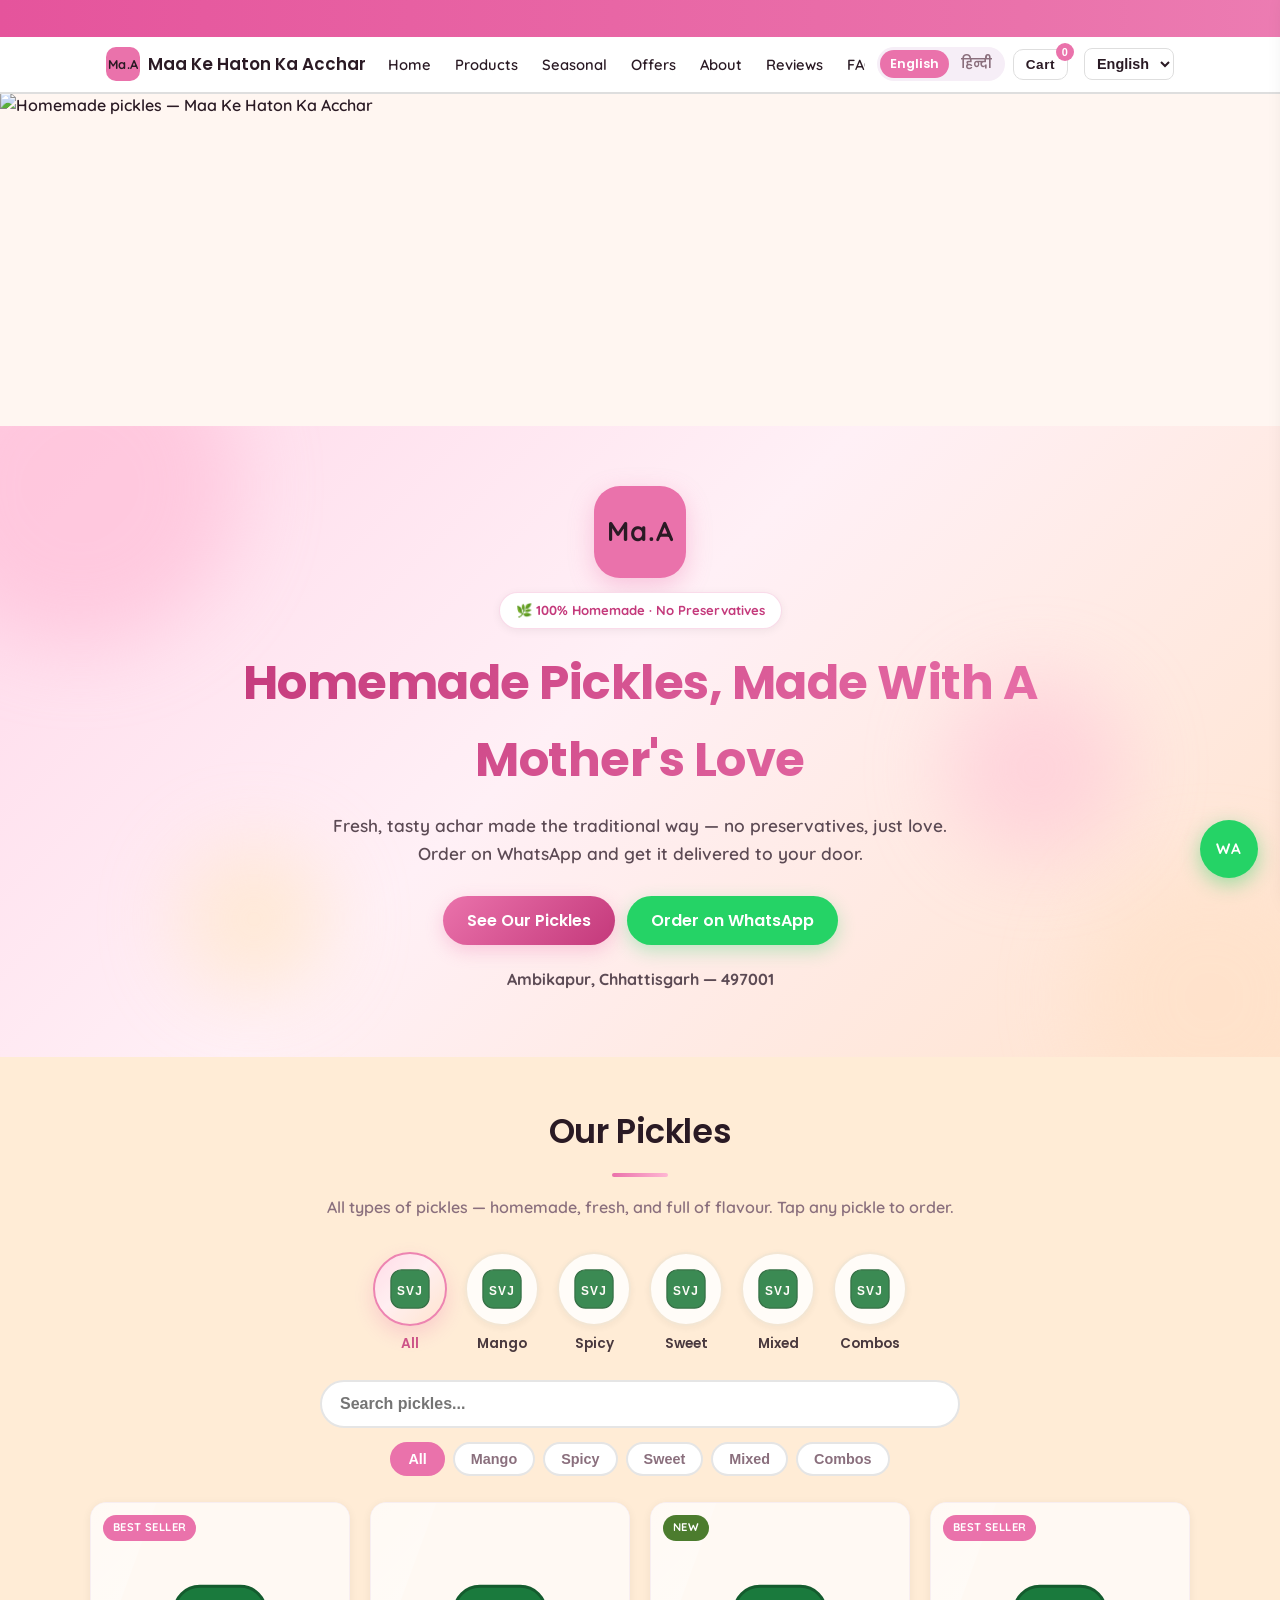
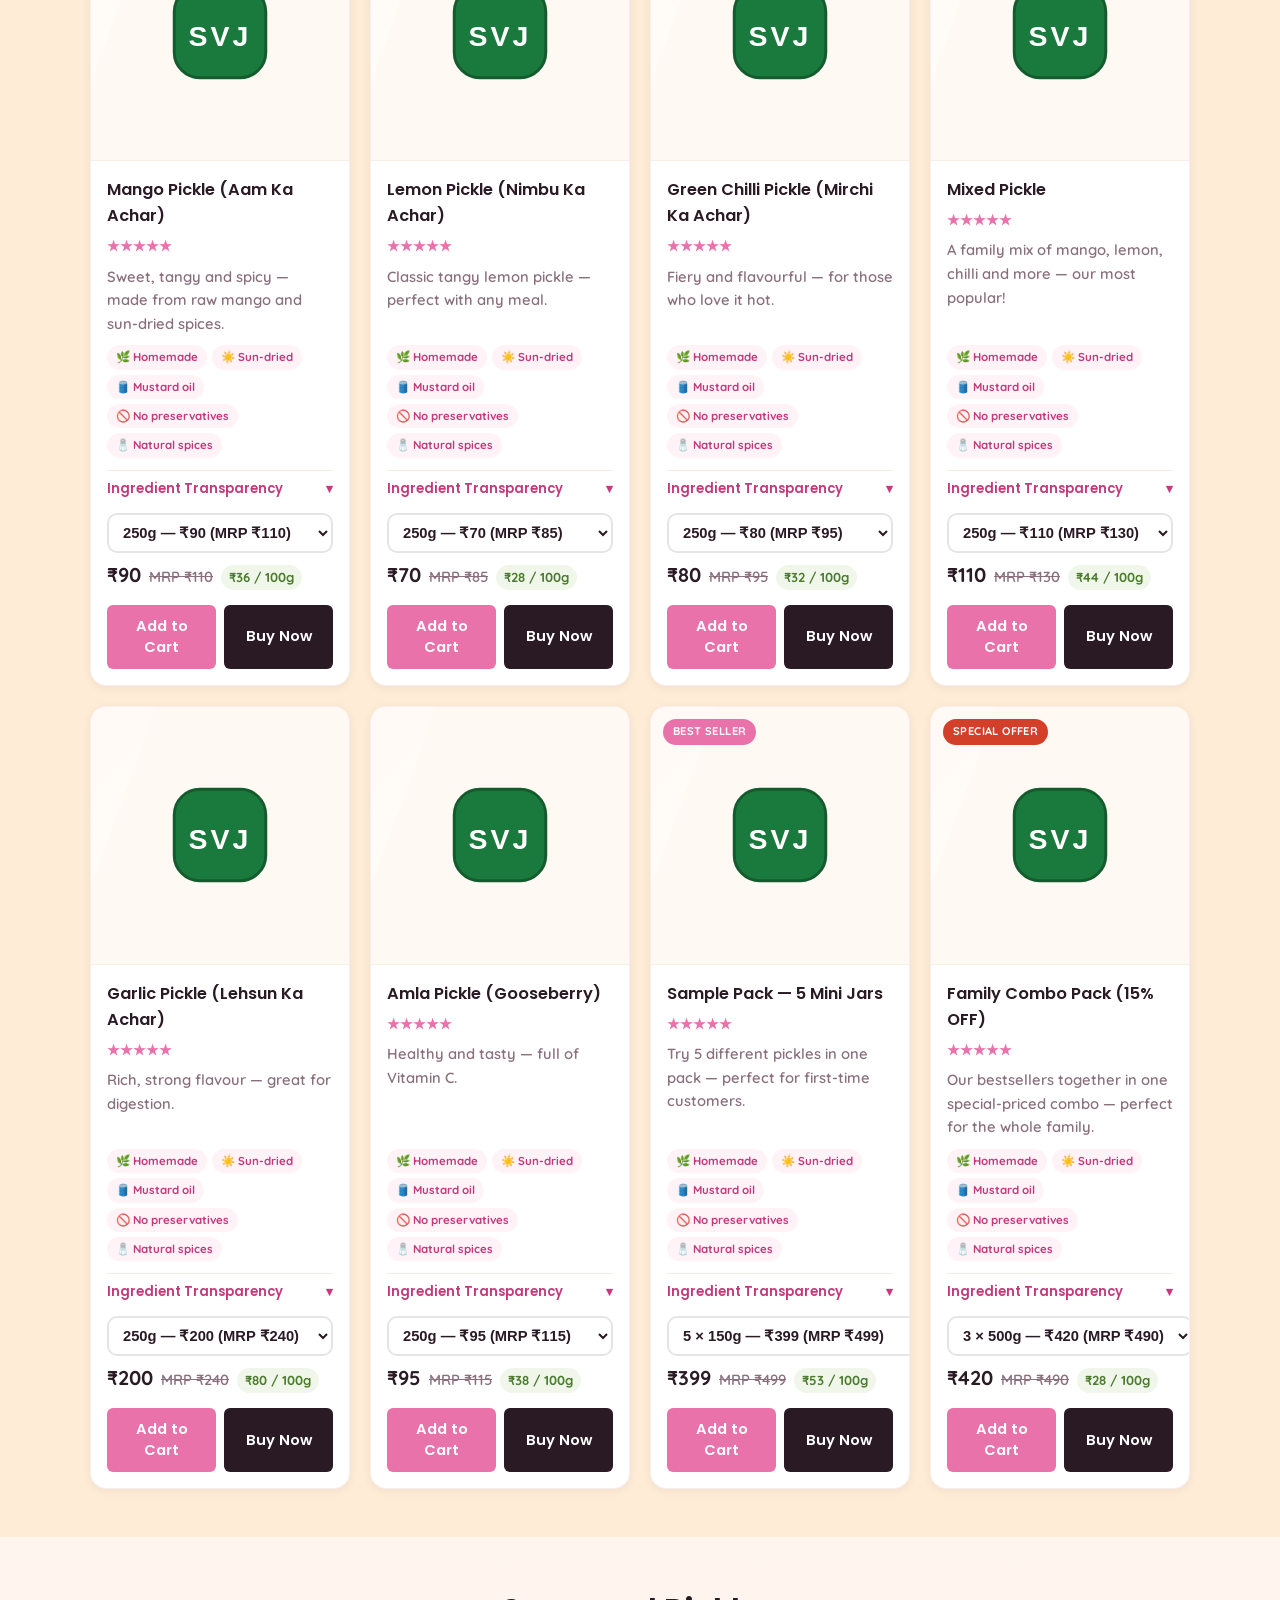
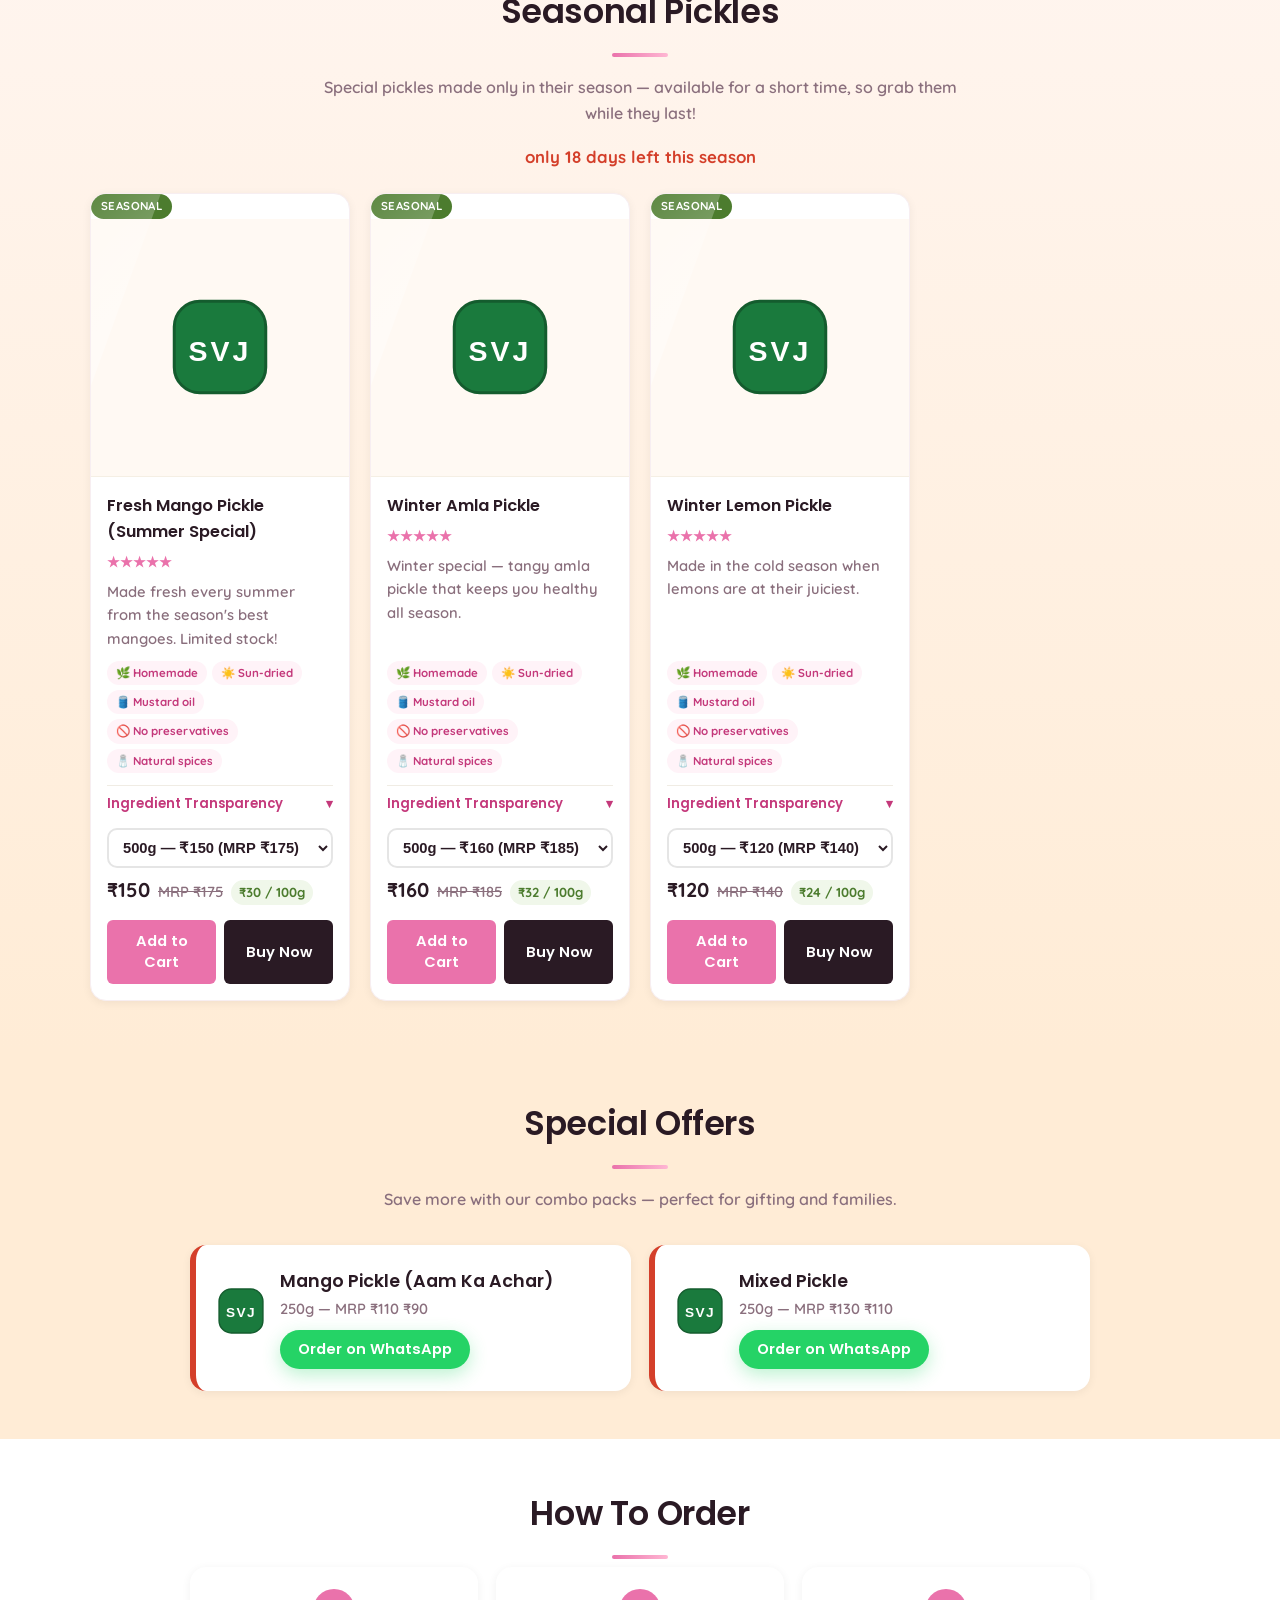
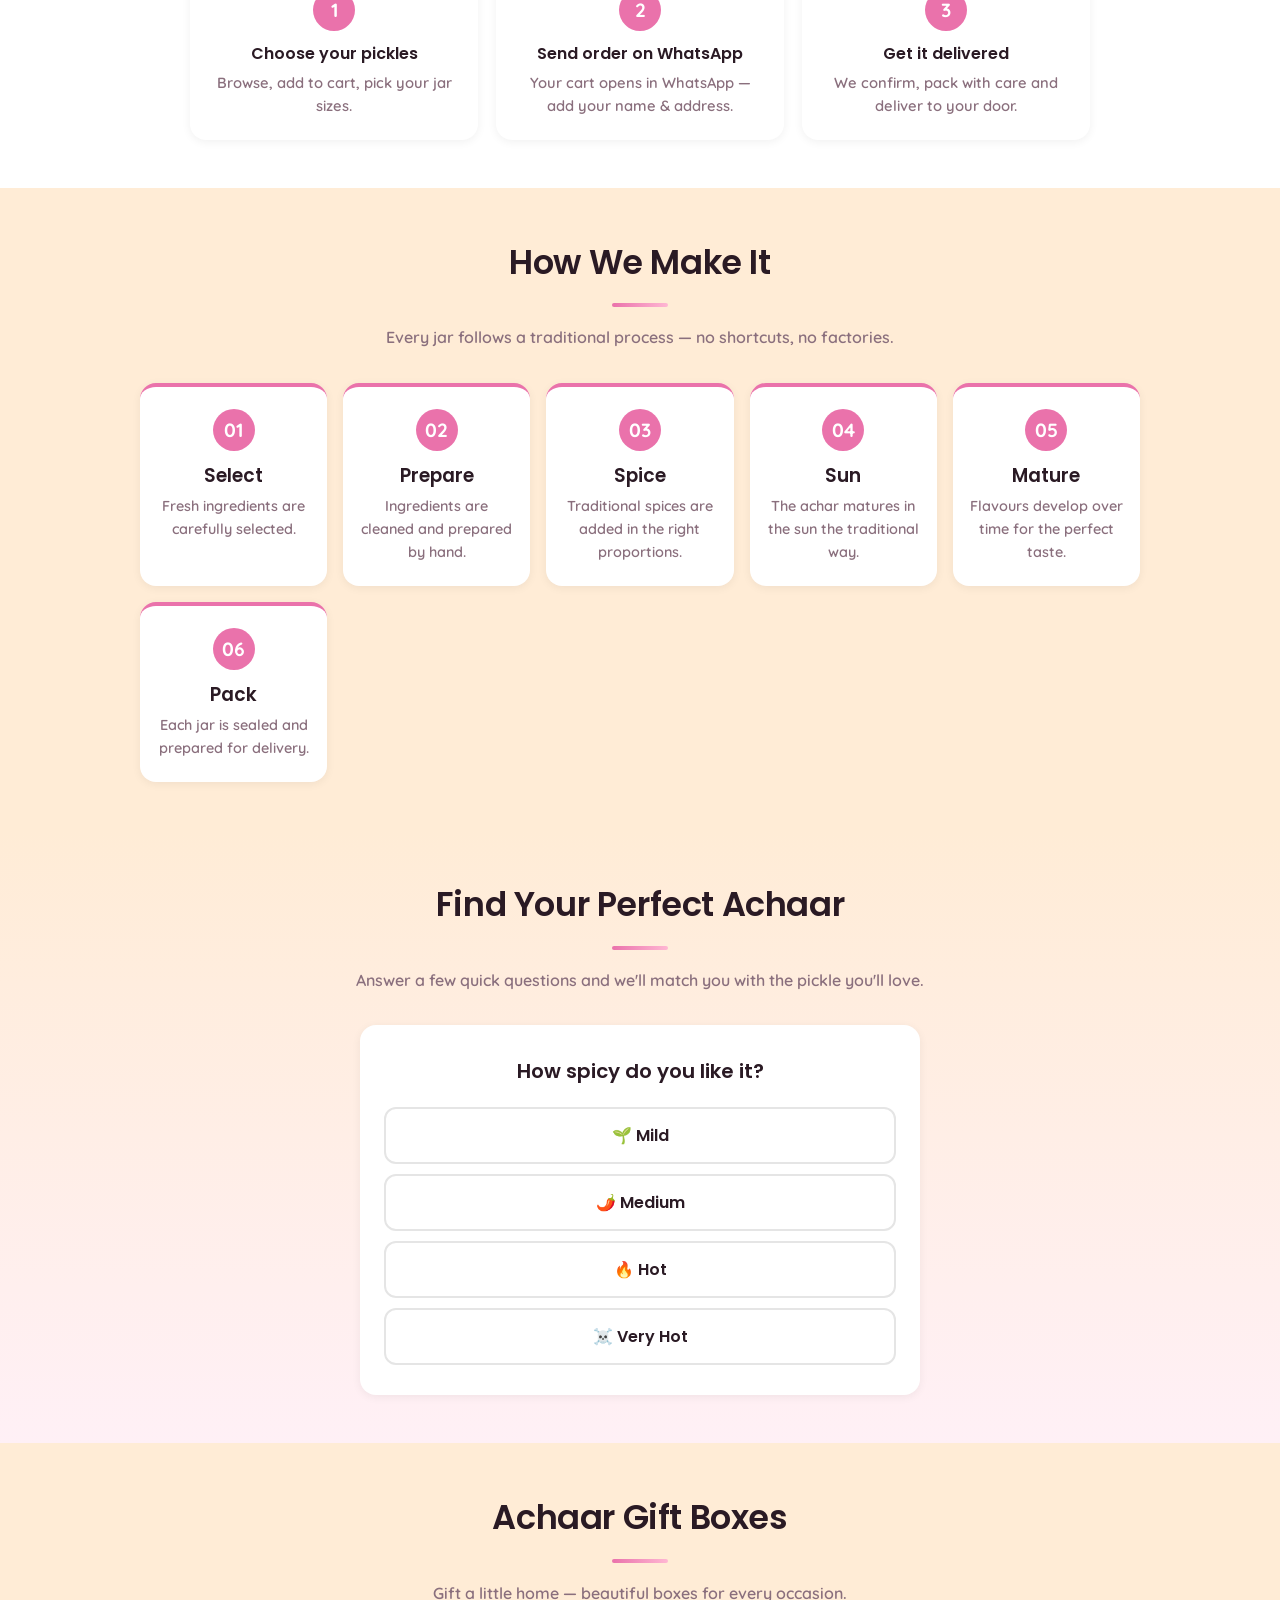
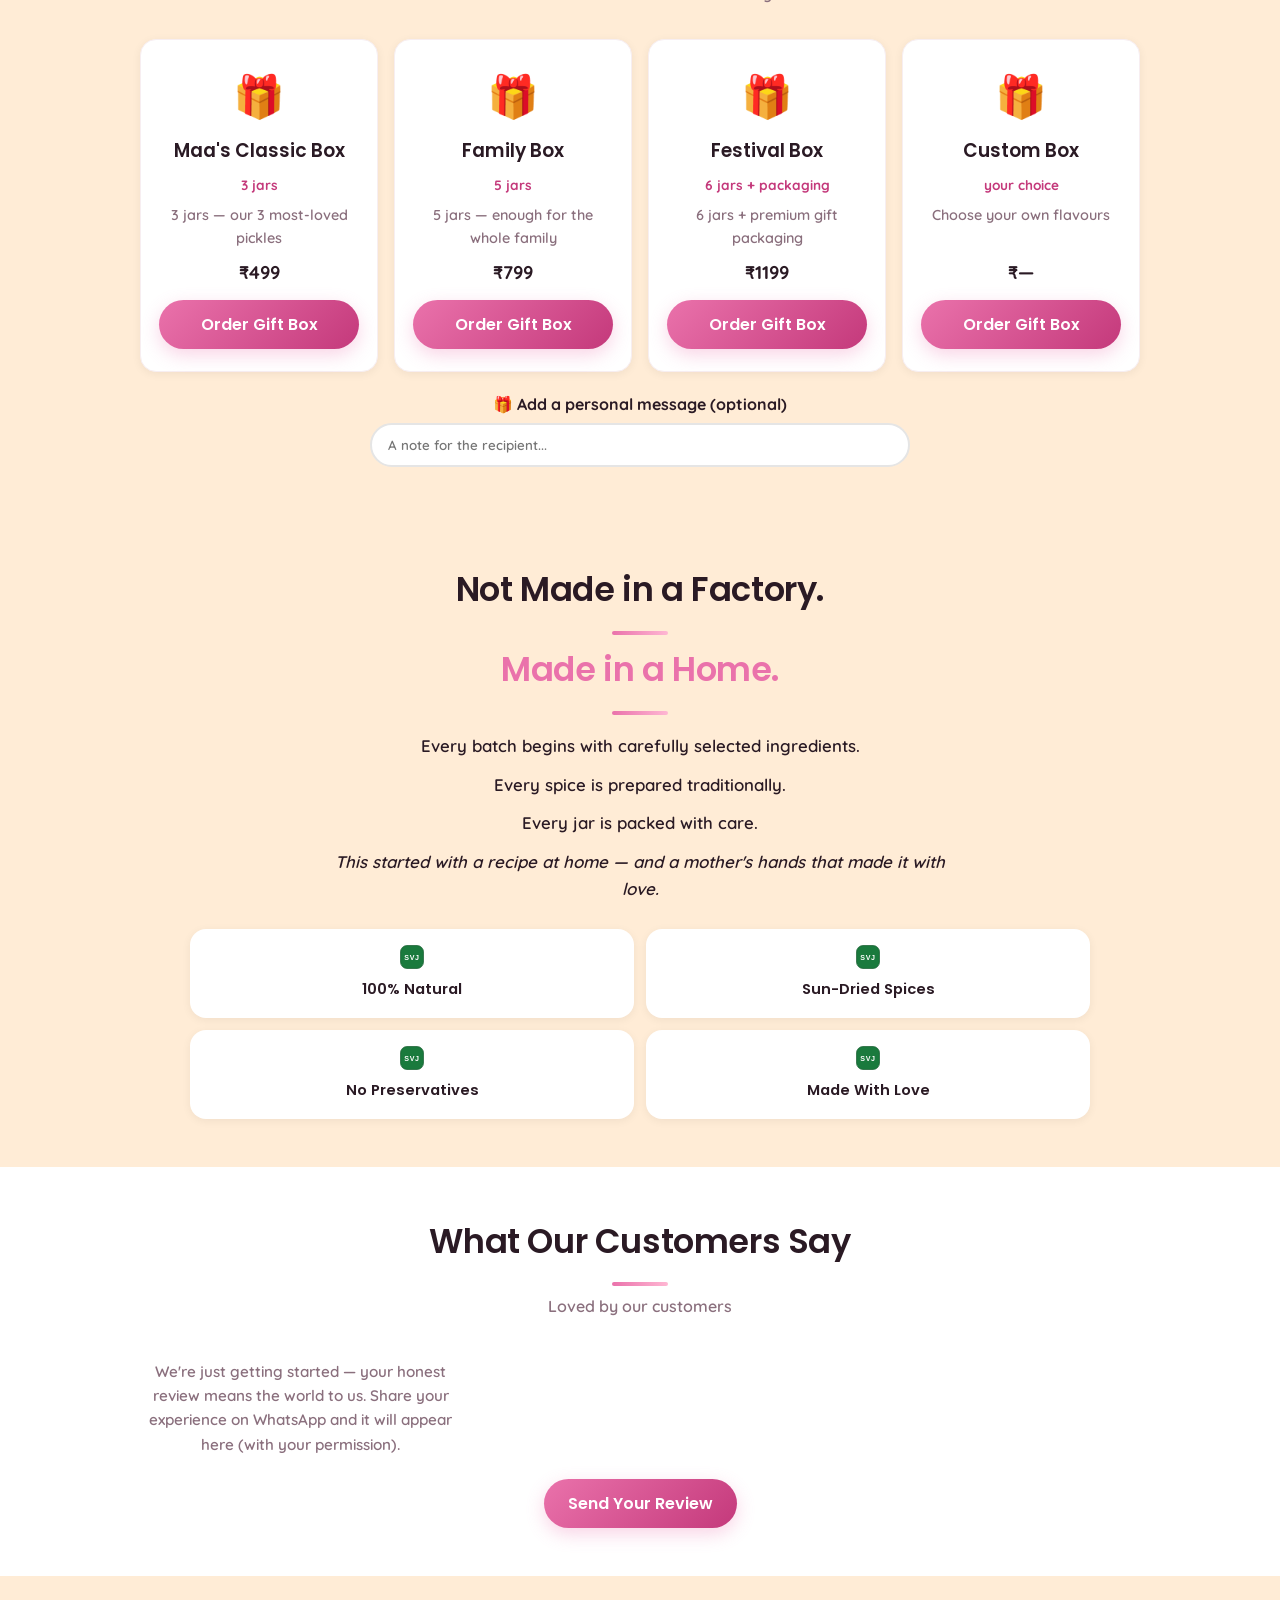
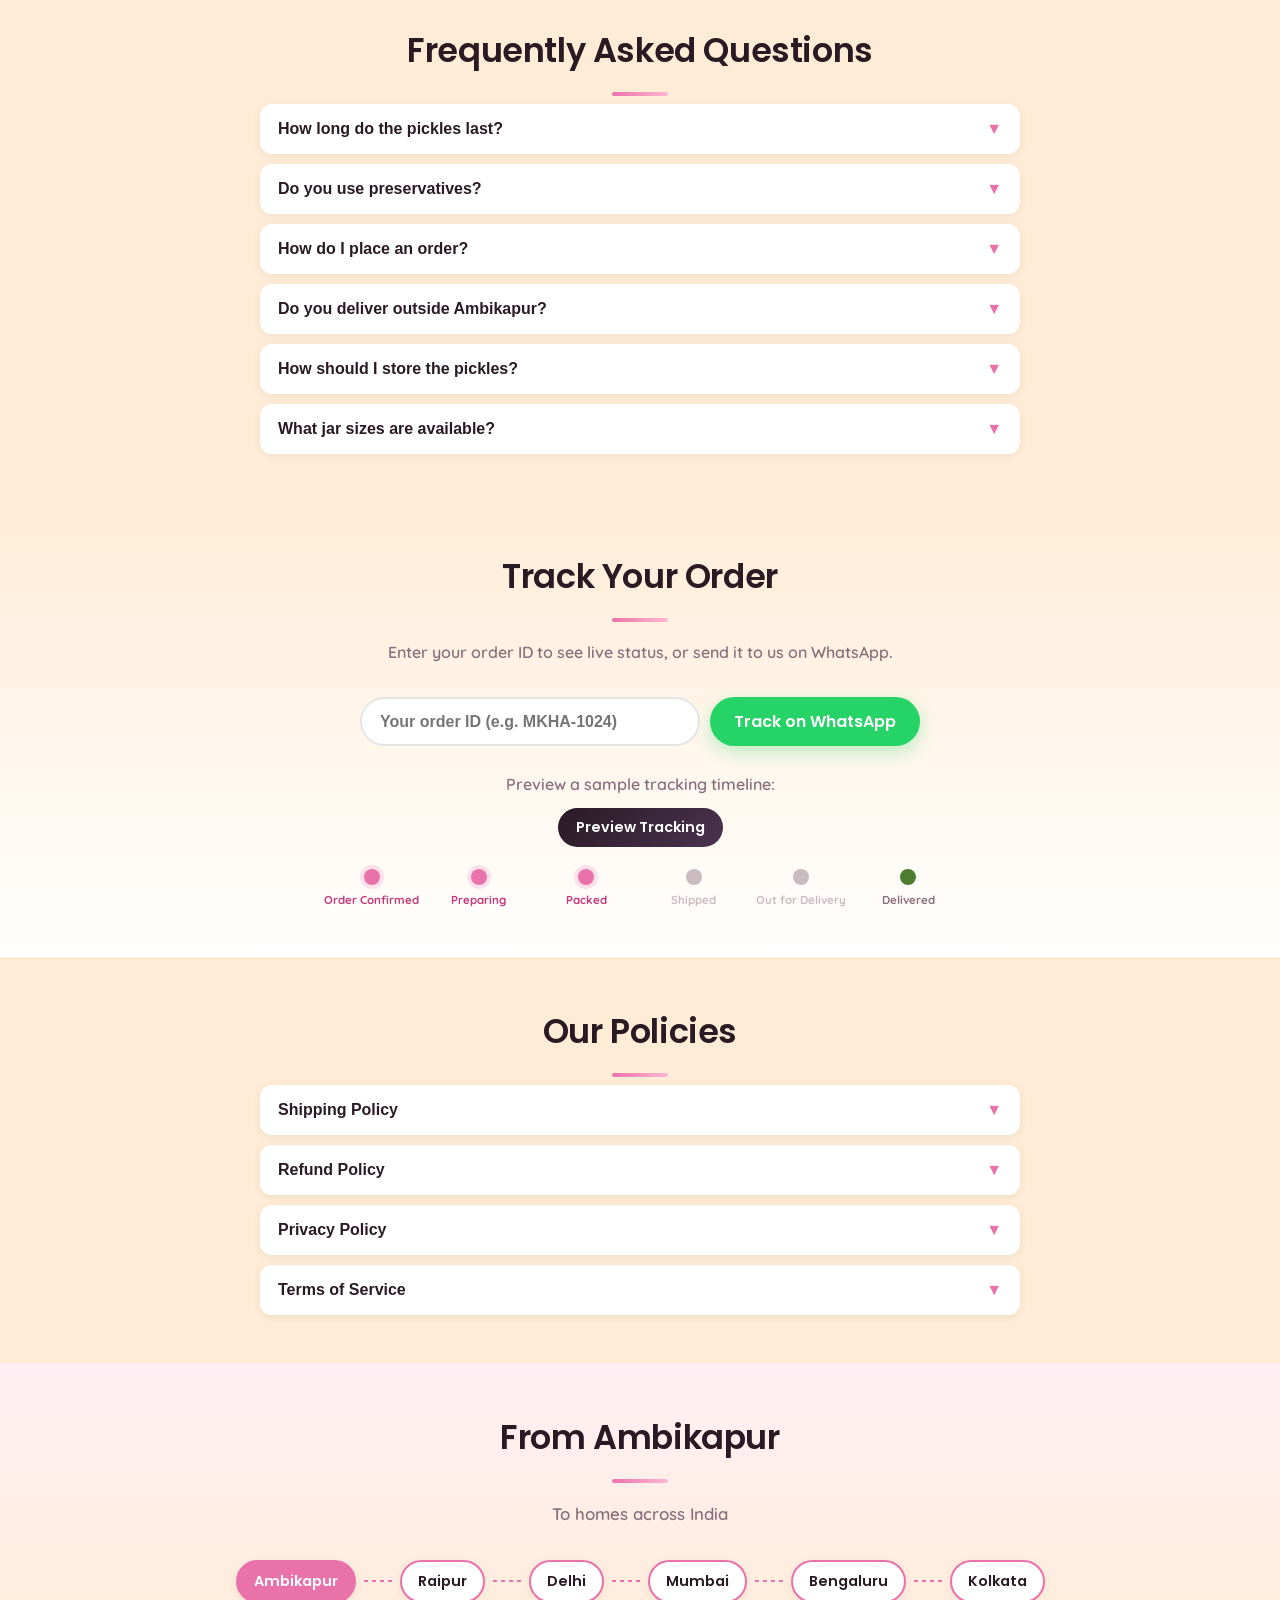
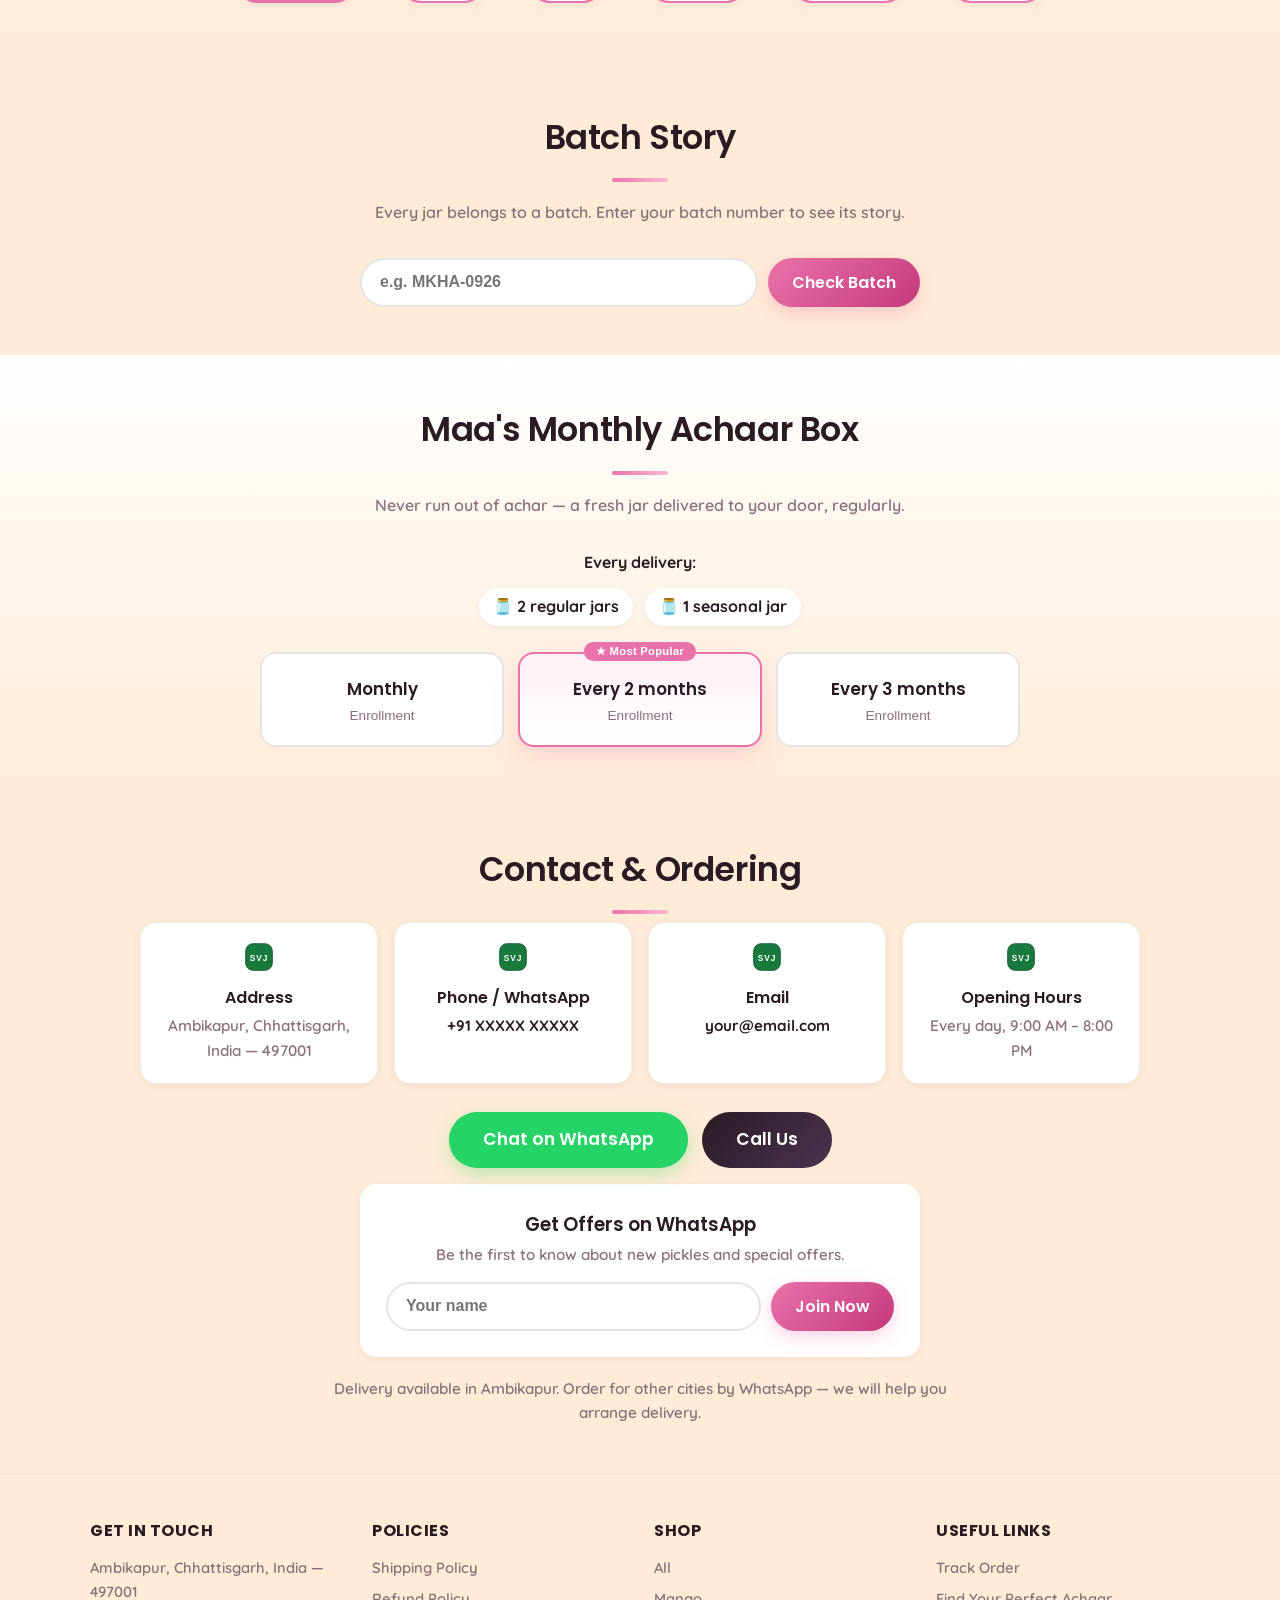
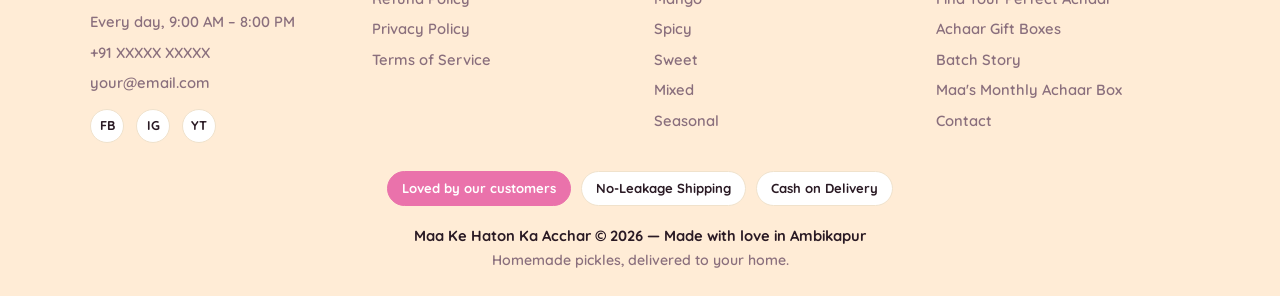
==== commit 6a39fd31: "Visual polish: animated hero with blobs & badge, scroll-reveal animations, gradients, hover lifts, r" ====
--- a/index.html
+++ b/index.html
@@ -72,15 +72,22 @@
 </div>
 
 <section id="home" class="hero">
+  <div class="hero-blobs" aria-hidden="true">
+    <span class="blob blob-1"></span>
+    <span class="blob blob-2"></span>
+    <span class="blob blob-3"></span>
+    <span class="blob blob-4"></span>
+  </div>
   <div class="hero-inner">
     <div class="hero-emoji hero-emoji-text">Ma.A</div>
+    <span class="hero-badge" data-i18n="hero_badge">🌿 100% Homemade · No Preservatives</span>
     <h1 data-i18n="hero_title">Homemade Pickles, Made With A Mother's Love</h1>
     <p class="hero-sub" data-i18n="hero_sub">Fresh, tasty achar made the traditional way — no preservatives, just love. Add to cart, order on WhatsApp and get it delivered to your door.</p>
     <div class="hero-actions">
-      <a class="btn btn-primary" href="#products" data-i18n="hero_btn_menu">See Our Pickles</a>
+      <a class="btn btn-primary btn-glow" href="#products" data-i18n="hero_btn_menu">See Our Pickles</a>
       <a class="btn btn-whatsapp" id="heroWhatsApp" href="#" target="_blank" rel="noopener" data-i18n="hero_btn_order">Order on WhatsApp</a>
     </div>
-    <p class="hero-location" data-i18n="hero_location">Ambikapur, Chhattisgarh — 497001</p>
+    <p class="hero-location" data-i18n="hero_location">📍 Ambikapur, Chhattisgarh</p>
   </div>
 </section>
 
--- a/styles.css
+++ b/styles.css
@@ -1,17 +1,23 @@
 :root {
   --primary: #ea72ab;
+  --primary-light: #ffb7d3;
   --primary-dark: #c4397b;
-  --dark: #1a1a1a;
-  --dark-soft: #666666;
+  --dark: #2a1a24;
+  --dark-soft: #5c4a54;
   --green: #4c7c2e;
+  --green-soft: #eaf5df;
   --cream: #ffffff;
   --cream-2: #ffecd6;
-  --text: #1a1a1a;
-  --muted: #666666;
+  --peach: #ffe1c7;
+  --text: #2a1a24;
+  --muted: #8a6f7d;
   --white: #ffffff;
   --red: #d43f2a;
   --shadow: 0 2px 10px rgba(0, 0, 0, 0.06);
-  --radius: 12px;
+  --shadow-lg: 0 18px 40px rgba(196, 57, 123, 0.16);
+  --radius: 16px;
+  --radius-sm: 12px;
+  --grad-pink: linear-gradient(135deg, #ffd9ea 0%, #fff0f6 45%, #ffe3cd 100%);
 }
 
 * { margin: 0; padding: 0; box-sizing: border-box; }
@@ -30,6 +36,35 @@
   font-family: "Poppins", -apple-system, BlinkMacSystemFont, "Segoe UI", Roboto, "Noto Sans", "Noto Sans Devanagari", "Noto Sans Bengali", "Noto Sans Tamil", sans-serif;
   font-weight: 600;
 }
+
+/* ---------- Scroll reveal ---------- */
+.reveal {
+  opacity: 0;
+  transform: translateY(24px);
+  transition: opacity 0.6s ease, transform 0.6s ease;
+}
+
+.reveal.in {
+  opacity: 1;
+  transform: translateY(0);
+}
+
+.section-title {
+  position: relative;
+  letter-spacing: -0.4px;
+}
+
+.section-title::after {
+  content: "";
+  display: block;
+  width: 56px;
+  height: 4px;
+  border-radius: 4px;
+  background: linear-gradient(90deg, var(--primary), var(--primary-light));
+  margin: 14px auto 0;
+}
+
+.section-inner > .section-title + .section-sub { margin-top: 18px; }
 
 /* ---------- Announcement bar ---------- */
 .trust-bar {
@@ -40,6 +75,14 @@
   font-size: 0.88rem;
   font-weight: 700;
   white-space: nowrap;
+  background: linear-gradient(90deg, #e5549c, #ea72ab 40%, #f08fc0 70%, #e5549c);
+  background-size: 200% 100%;
+  animation: trustShift 12s linear infinite;
+}
+
+@keyframes trustShift {
+  0% { background-position: 0% 0; }
+  100% { background-position: 200% 0; }
 }
 
 .trust-track {
@@ -199,10 +242,28 @@
 
 /* ---------- Hero ---------- */
 .hero {
-  background: var(--cream);
-  text-align: center;
-  padding: 44px 20px 40px;
-}
+  position: relative;
+  overflow: hidden;
+  background: var(--grad-pink);
+  text-align: center;
+  padding: 60px 20px 64px;
+}
+
+.hero-blobs { position: absolute; inset: 0; pointer-events: none; }
+
+.blob {
+  position: absolute;
+  border-radius: 50%;
+  filter: blur(40px);
+  opacity: 0.55;
+}
+
+.blob-1 { width: 320px; height: 320px; background: var(--primary-light); top: -100px; left: -80px; }
+.blob-2 { width: 260px; height: 260px; background: var(--peach); bottom: -70px; right: -60px; }
+.blob-3 { width: 180px; height: 180px; background: #ffc2d6; top: 40%; right: 12%; }
+.blob-4 { width: 150px; height: 150px; background: #ffe6bd; bottom: 10%; left: 14%; }
+
+.hero-inner { position: relative; max-width: 860px; margin: 0 auto; }
 
 .hero-emoji { font-size: 3rem; margin-bottom: 8px; }
 
@@ -220,20 +281,44 @@
   margin: 0 auto 14px;
   letter-spacing: 1px;
   box-shadow: 0 8px 24px rgba(234, 114, 171, 0.35);
+  animation: floaty 4s ease-in-out infinite;
+}
+
+@keyframes floaty {
+  0%, 100% { transform: translateY(0); }
+  50% { transform: translateY(-8px); }
+}
+
+.hero-badge {
+  display: inline-block;
+  background: var(--white);
+  color: var(--primary-dark);
+  font-size: 0.82rem;
+  font-weight: 700;
+  padding: 7px 16px;
+  border-radius: 999px;
+  box-shadow: var(--shadow);
+  margin-bottom: 16px;
+  border: 1px solid rgba(234, 114, 171, 0.25);
 }
 
 .hero h1 {
-  font-size: clamp(1.6rem, 4.5vw, 2.6rem);
-  font-weight: 600;
-  color: var(--dark);
-  margin-bottom: 12px;
+  font-size: clamp(1.7rem, 5vw, 3rem);
+  font-weight: 700;
+  color: var(--dark);
+  margin-bottom: 14px;
+  letter-spacing: -0.5px;
+  background: linear-gradient(120deg, var(--primary-dark), var(--primary));
+  -webkit-background-clip: text;
+  background-clip: text;
+  -webkit-text-fill-color: transparent;
 }
 
 .hero-sub {
   max-width: 640px;
-  margin: 0 auto 24px;
-  color: var(--muted);
-  font-size: 1.05rem;
+  margin: 0 auto 28px;
+  color: var(--dark-soft);
+  font-size: 1.08rem;
 }
 
 .hero-actions {
@@ -244,33 +329,42 @@
 }
 
 .hero-location {
-  margin-top: 20px;
-  color: var(--muted);
-  font-weight: 600;
-}
+  margin-top: 22px;
+  color: var(--dark-soft);
+  font-weight: 700;
+}
+
+.btn-glow {
+  box-shadow: 0 10px 24px rgba(234, 114, 171, 0.4);
+  transition: transform 0.2s, box-shadow 0.2s;
+}
+
+.btn-glow:hover { transform: translateY(-2px); box-shadow: 0 14px 30px rgba(234, 114, 171, 0.5); }
 
 /* ---------- Buttons ---------- */
 .btn {
   display: inline-block;
   padding: 12px 24px;
-  border-radius: 6px;
+  border-radius: 999px;
   text-decoration: none;
   font-family: "Poppins", sans-serif;
   font-weight: 600;
   font-size: 1rem;
-  transition: transform 0.15s, box-shadow 0.15s, background 0.15s;
+  transition: transform 0.2s, box-shadow 0.2s, background 0.2s, filter 0.2s;
   border: none;
   cursor: pointer;
   text-align: center;
 }
 
-.btn:hover { transform: translateY(-2px); box-shadow: 0 6px 18px rgba(0,0,0,0.15); }
-
-.btn-primary { background: var(--primary); color: var(--white); }
-.btn-primary:hover { background: var(--primary-dark); }
-.btn-whatsapp { background: #25d366; color: var(--white); }
-.btn-call { background: var(--dark); color: var(--white); }
-.btn-large { padding: 14px 32px; font-size: 1.08rem; }
+.btn:hover { transform: translateY(-2px); }
+.btn:active { transform: translateY(0); }
+
+.btn-primary { background: linear-gradient(135deg, var(--primary), var(--primary-dark)); color: var(--white); box-shadow: 0 6px 18px rgba(234, 114, 171, 0.3); }
+.btn-primary:hover { filter: brightness(1.05); box-shadow: 0 8px 22px rgba(234, 114, 171, 0.4); }
+.btn-whatsapp { background: #25d366; color: var(--white); box-shadow: 0 6px 18px rgba(37, 211, 102, 0.3); }
+.btn-whatsapp:hover { filter: brightness(1.04); }
+.btn-call { background: linear-gradient(135deg, var(--dark), #4a3350); color: var(--white); }
+.btn-large { padding: 14px 34px; font-size: 1.08rem; }
 
 /* ---------- Sections ---------- */
 .section { padding: 48px 20px; }
@@ -329,12 +423,20 @@
   align-items: center;
   justify-content: center;
   box-shadow: var(--shadow);
-  transition: border-color 0.15s;
+  transition: border-color 0.15s, transform 0.2s, box-shadow 0.2s;
 }
 
 .cat-circle-img .mark-img { height: 40px; }
 
-.cat-circle.active .cat-circle-img { border-color: var(--primary); }
+.cat-circle:hover .cat-circle-img { transform: translateY(-2px); box-shadow: var(--shadow-lg); }
+
+.cat-circle.active .cat-circle-img {
+  border-color: var(--primary);
+  background: var(--grad-pink);
+  box-shadow: 0 8px 20px rgba(234, 114, 171, 0.3);
+}
+
+.cat-circle.active .cat-circle-name { color: var(--primary-dark); }
 
 .cat-circle-name {
   font-family: "Poppins", sans-serif;
@@ -409,16 +511,51 @@
 .product-card {
   background: var(--white);
   border-radius: var(--radius);
-  border: 1px solid #f0ece4;
+  border: 1px solid #f7eef1;
   box-shadow: var(--shadow);
   overflow: hidden;
   display: flex;
   flex-direction: column;
-  transition: transform 0.15s, box-shadow 0.15s;
+  transition: transform 0.25s ease, box-shadow 0.25s ease, border-color 0.25s ease;
   position: relative;
 }
 
-.product-card:hover { transform: translateY(-4px); box-shadow: 0 8px 24px rgba(0,0,0,0.1); }
+.product-card:hover {
+  transform: translateY(-6px);
+  box-shadow: var(--shadow-lg);
+  border-color: rgba(234, 114, 171, 0.4);
+}
+
+.product-card::before {
+  content: "";
+  position: absolute;
+  top: 0;
+  left: -80%;
+  width: 50%;
+  height: 100%;
+  background: linear-gradient(120deg, transparent, rgba(255,255,255,0.5), transparent);
+  transform: skewX(-20deg);
+  transition: left 0.6s ease;
+  z-index: 1;
+  pointer-events: none;
+}
+
+.product-card:hover::before { left: 130%; }
+
+.product-emoji {
+  aspect-ratio: 1 / 1;
+  background: linear-gradient(180deg, #fff9f3 0%, #ffeef4 100%);
+  text-align: center;
+  display: flex;
+  align-items: center;
+  justify-content: center;
+  border-bottom: 1px solid #fbeeee;
+  transition: transform 0.3s ease;
+}
+
+.product-card:hover .product-emoji { transform: scale(1.04); }
+
+.product-emoji .mark-img { height: 120px; }
 
 .product-badge {
   position: absolute;
@@ -634,7 +771,10 @@
   box-shadow: var(--shadow);
   padding: 22px;
   text-align: center;
-}
+  transition: transform 0.25s ease, box-shadow 0.25s ease;
+}
+
+.howto-step:hover { transform: translateY(-5px); box-shadow: var(--shadow-lg); }
 
 .step-num {
   display: inline-flex;
@@ -942,7 +1082,10 @@
   padding: 22px 16px;
   text-align: center;
   border-top: 4px solid var(--primary);
-}
+  transition: transform 0.25s ease, box-shadow 0.25s ease;
+}
+
+.process-step:hover { transform: translateY(-5px); box-shadow: var(--shadow-lg); }
 
 .process-step .step-num { margin-bottom: 10px; }
 
@@ -1136,14 +1279,19 @@
 .gift-card {
   background: var(--white);
   border-radius: var(--radius);
-  border: 1px solid #f0ece4;
+  border: 1px solid #f7eef1;
   box-shadow: var(--shadow);
   padding: 22px 18px;
   text-align: center;
   display: flex;
   flex-direction: column;
   gap: 8px;
-}
+  transition: transform 0.25s ease, box-shadow 0.25s ease;
+}
+
+.gift-card:hover { transform: translateY(-5px); box-shadow: var(--shadow-lg); }
+
+.gift-emoji { font-size: 2.6rem; }
 
 .gift-card h3 { color: var(--dark); }
 
@@ -1271,14 +1419,37 @@
   padding: 22px 16px;
   text-align: center;
   cursor: pointer;
-  transition: all 0.15s;
-}
-
-.sub-plan:hover { border-color: var(--primary); box-shadow: var(--shadow); }
+  transition: all 0.2s ease;
+  position: relative;
+}
+
+.sub-plan:hover { border-color: var(--primary); box-shadow: var(--shadow-lg); transform: translateY(-4px); }
 
 .sub-plan strong { display: block; color: var(--dark); font-size: 1.05rem; margin-bottom: 6px; }
 
 .sub-plan span { color: var(--muted); font-size: 0.85rem; }
+
+.sub-plan:nth-child(2) {
+  border-color: var(--primary);
+  background: linear-gradient(180deg, #fff0f6, var(--white));
+  box-shadow: 0 10px 26px rgba(234, 114, 171, 0.22);
+}
+
+.sub-plan:nth-child(2)::after {
+  content: "★ Most Popular";
+  position: absolute;
+  top: -12px;
+  left: 50%;
+  transform: translateX(-50%);
+  background: var(--primary);
+  color: var(--white);
+  font-size: 0.7rem;
+  font-weight: 800;
+  padding: 3px 12px;
+  border-radius: 999px;
+  letter-spacing: 0.3px;
+  white-space: nowrap;
+}
 
 /* ---------- Seasonal countdown ---------- */
 .seasonal-countdown {
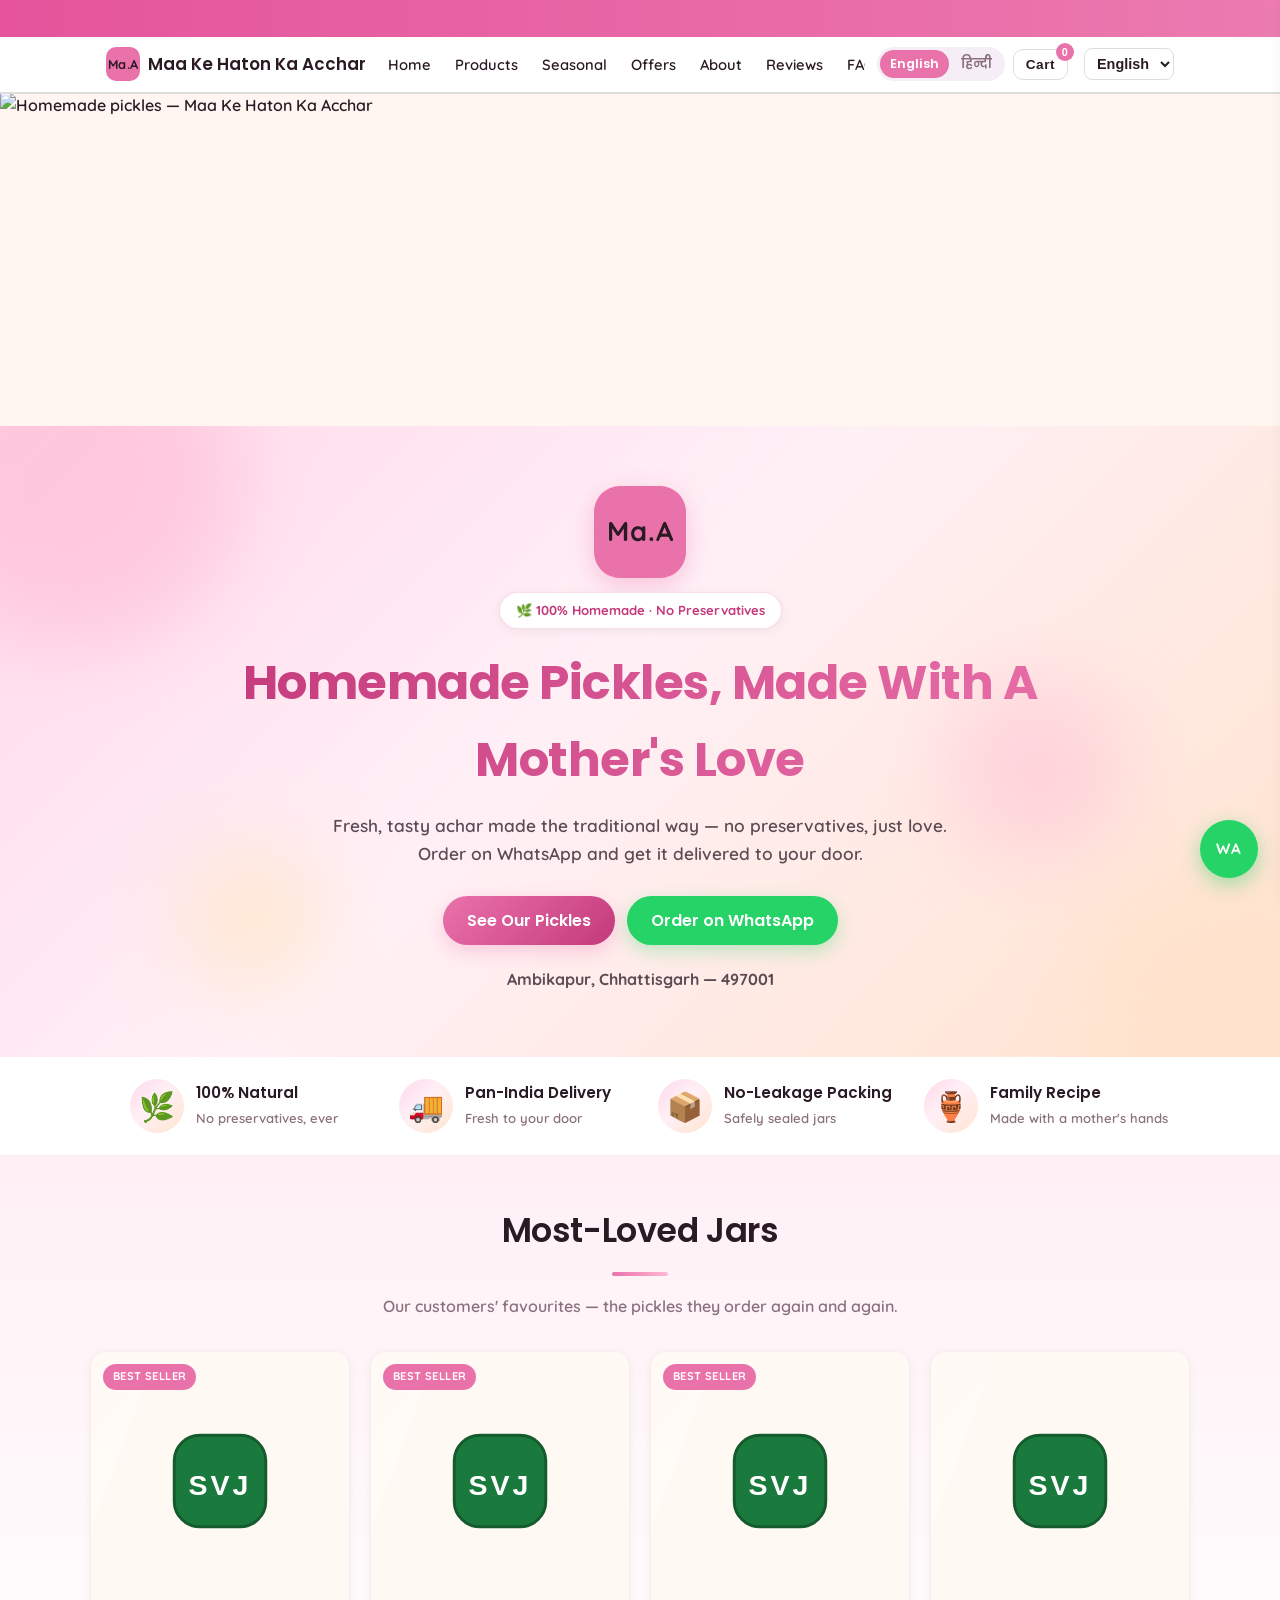
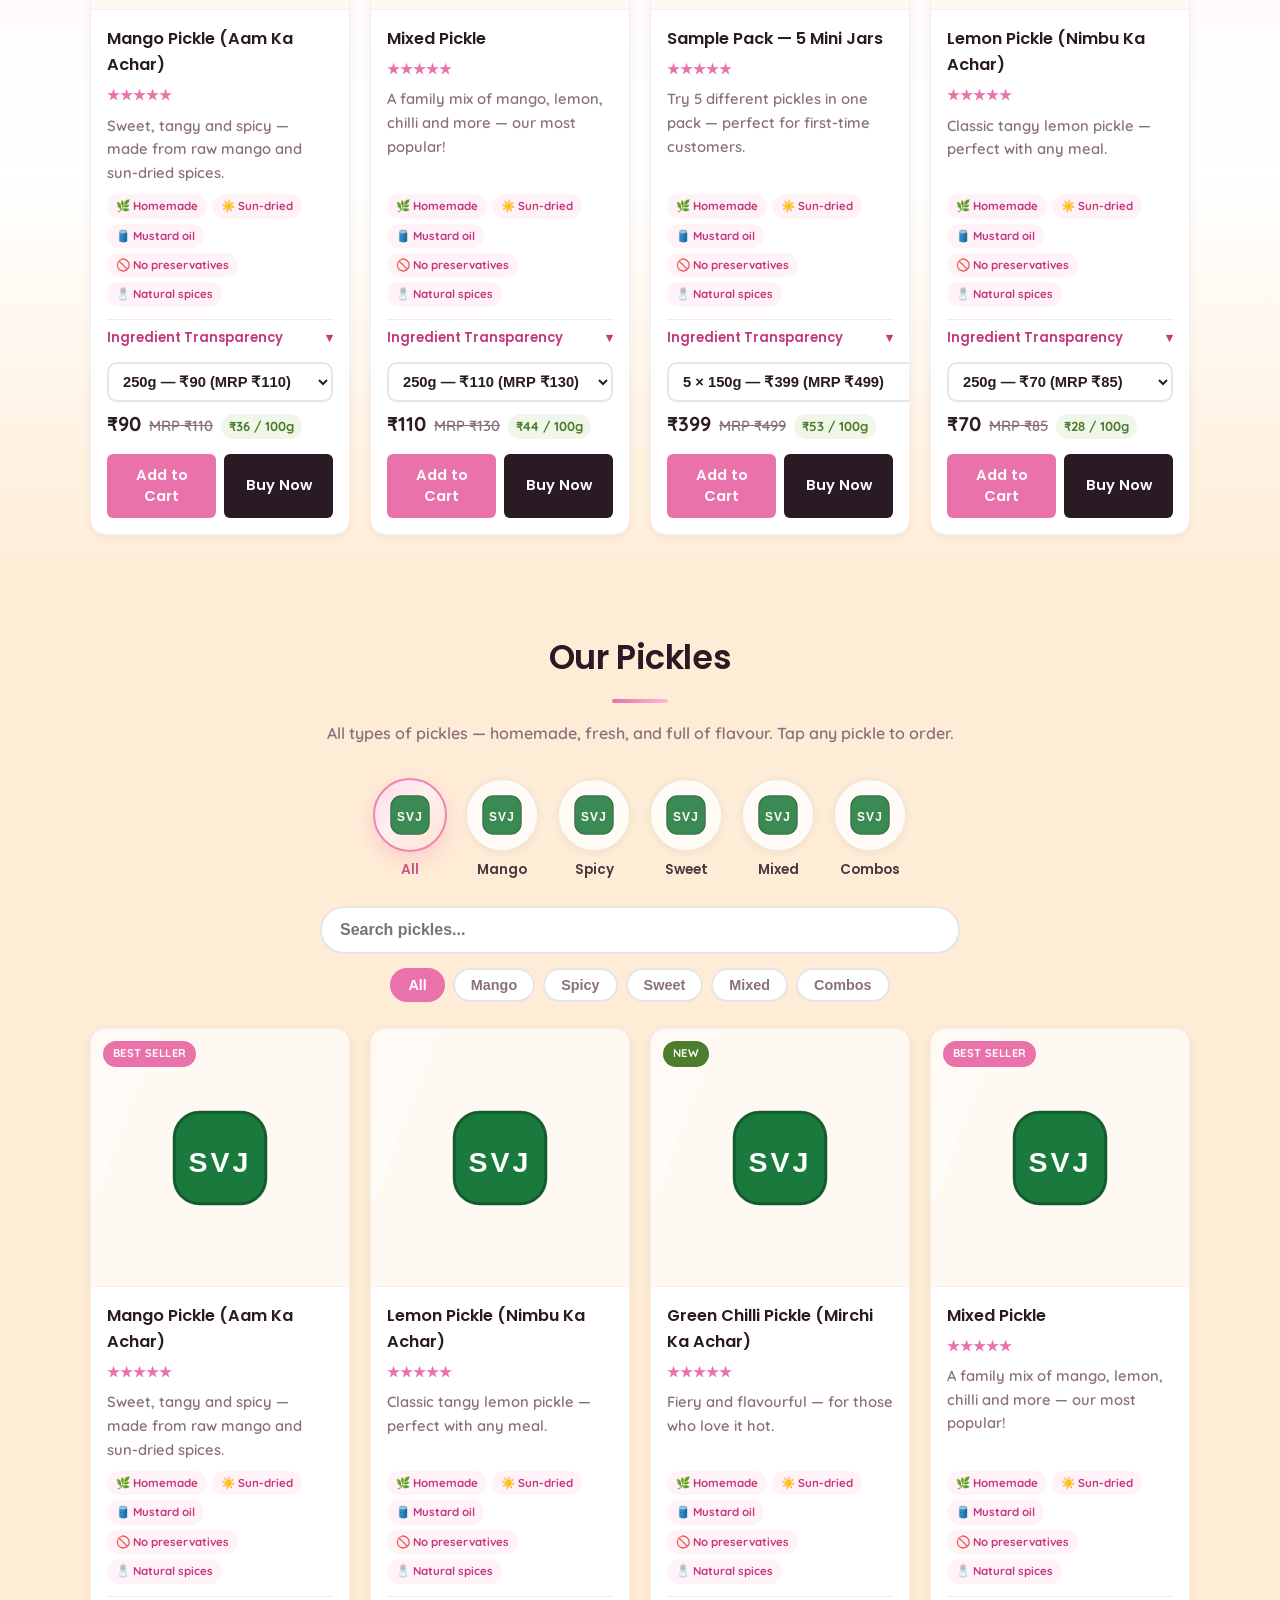
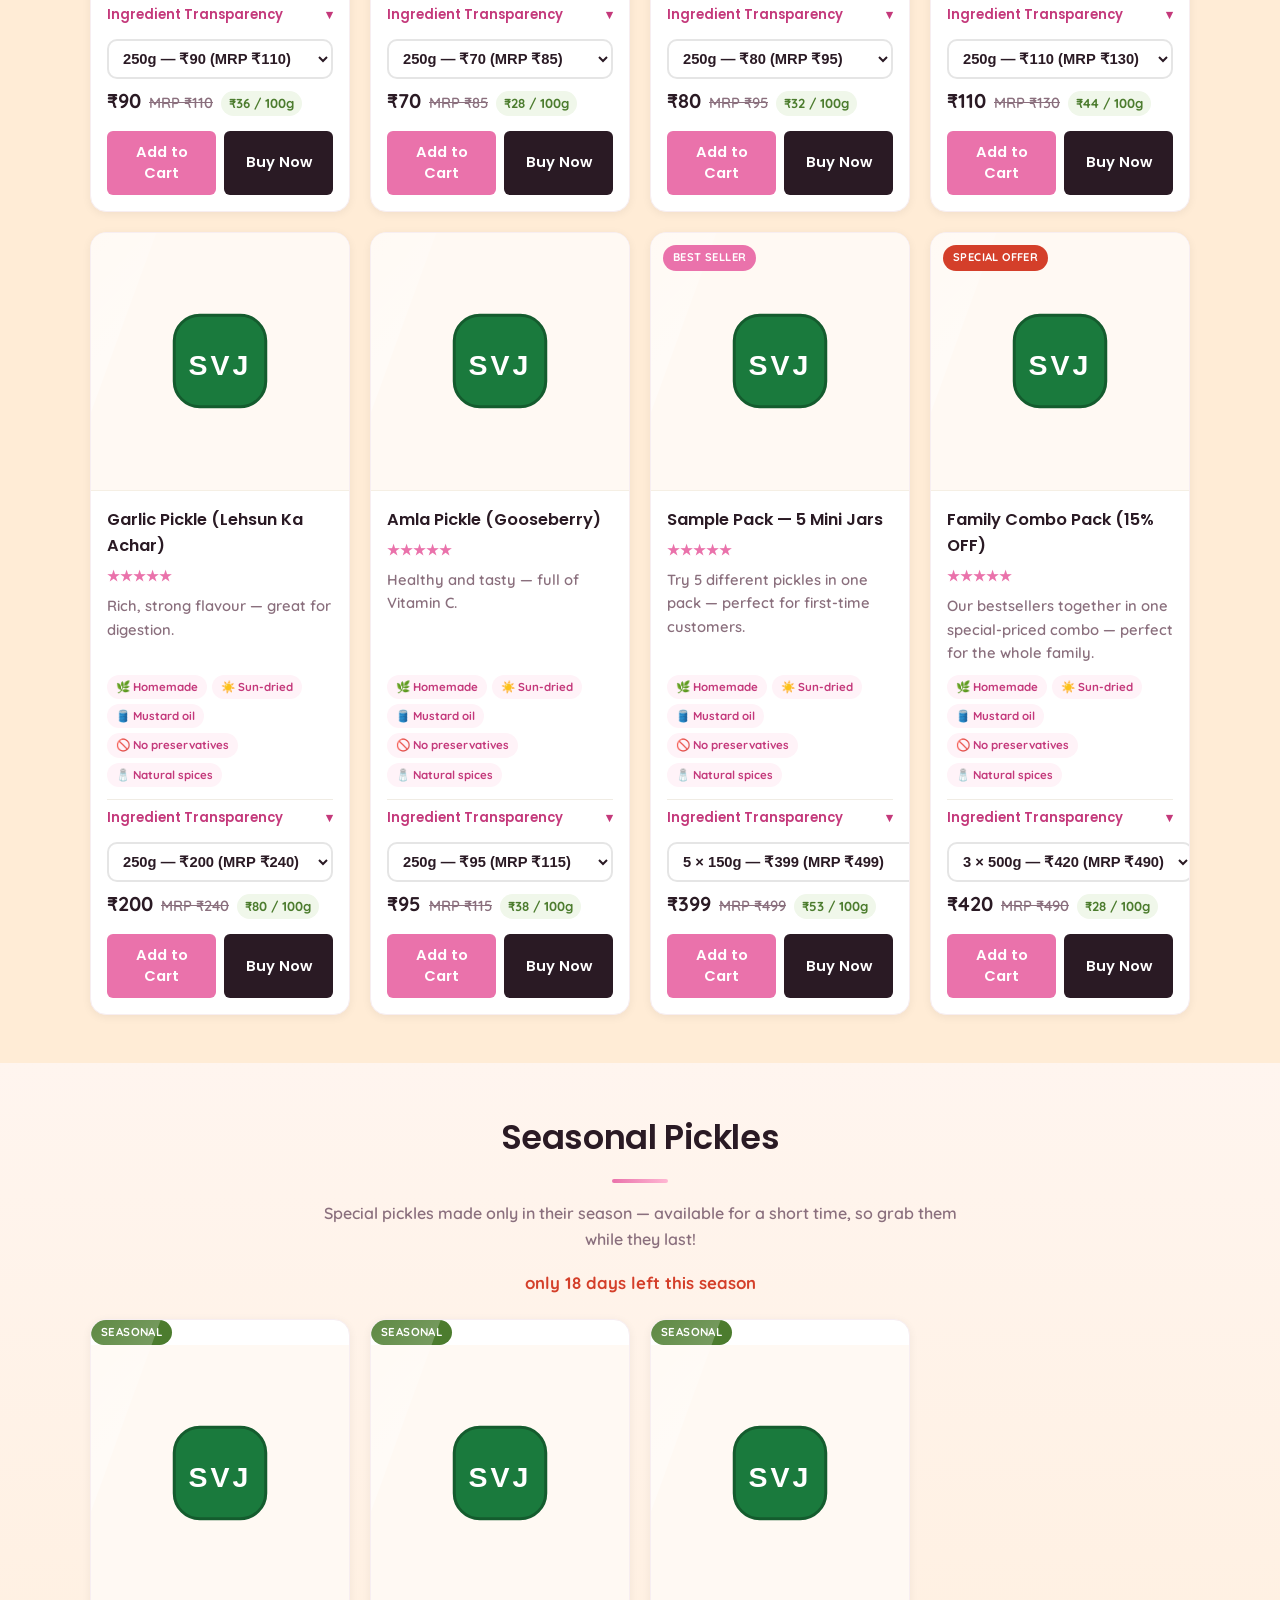
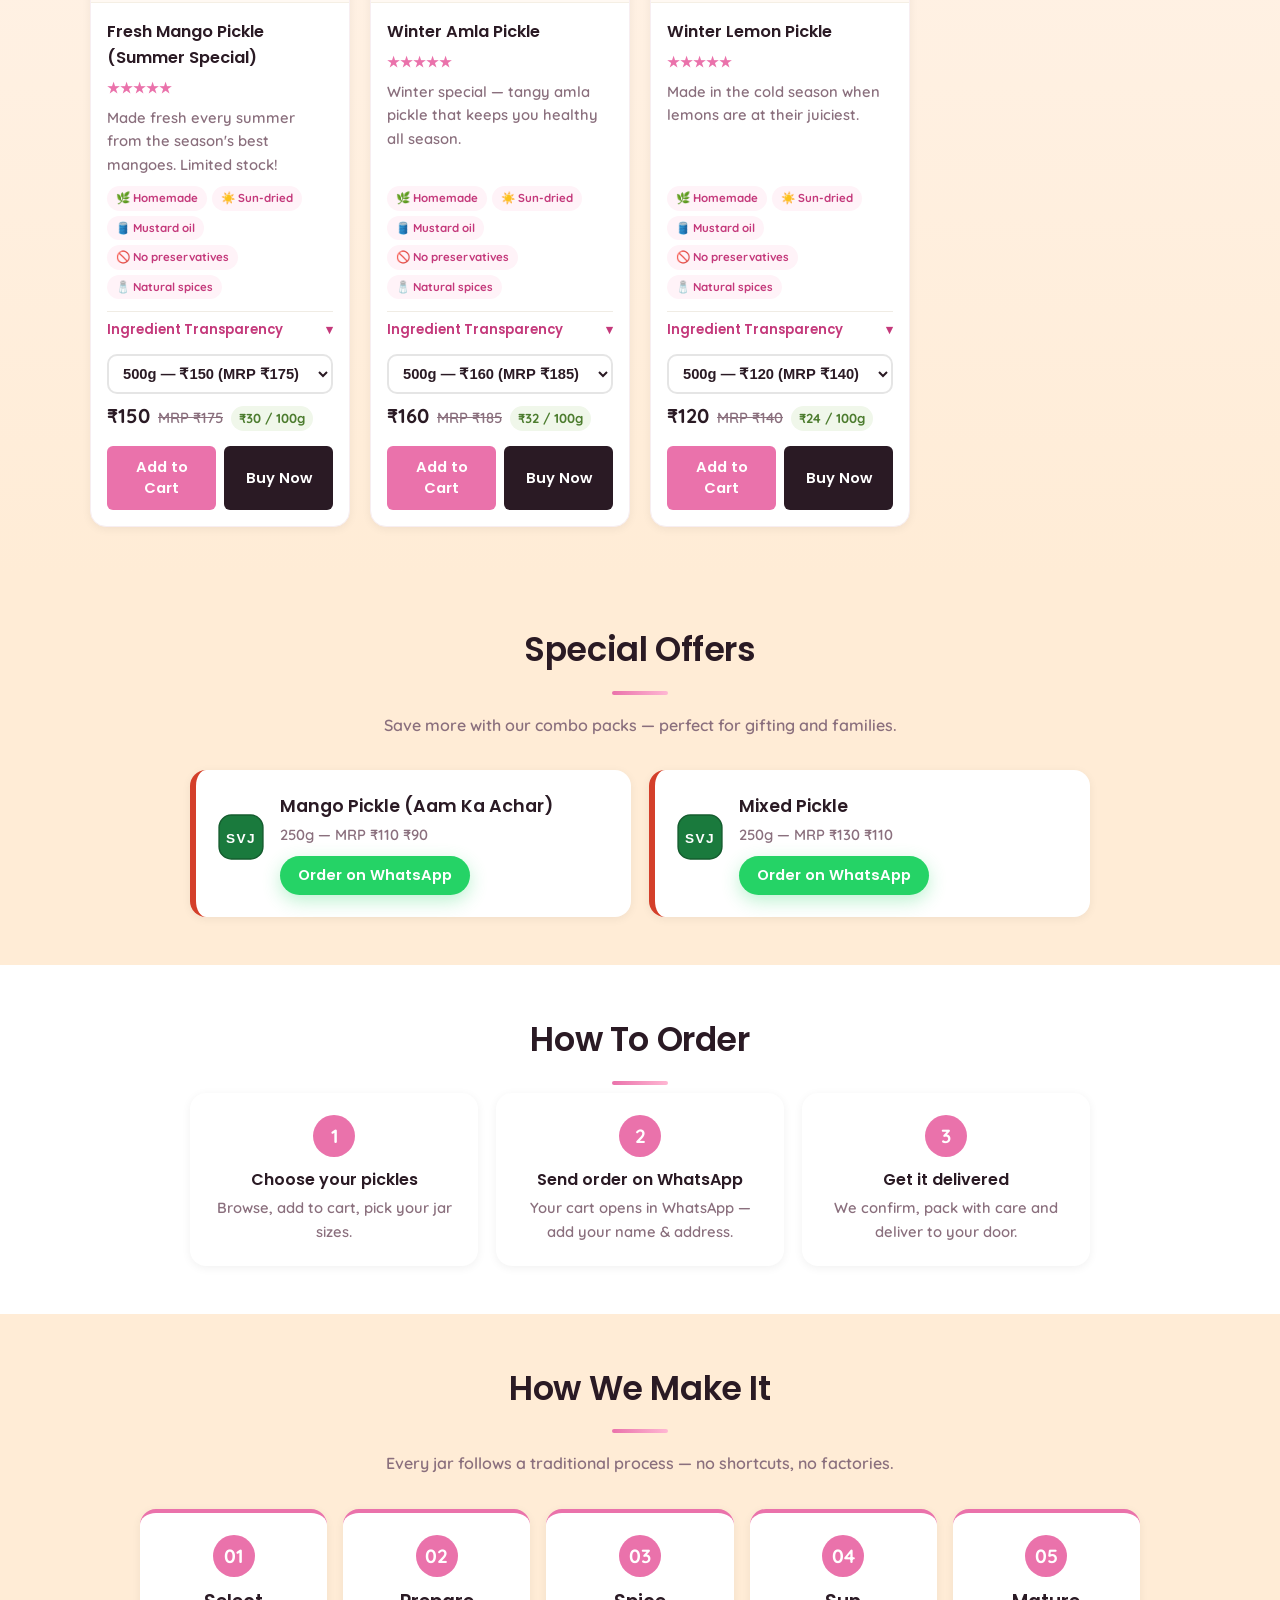
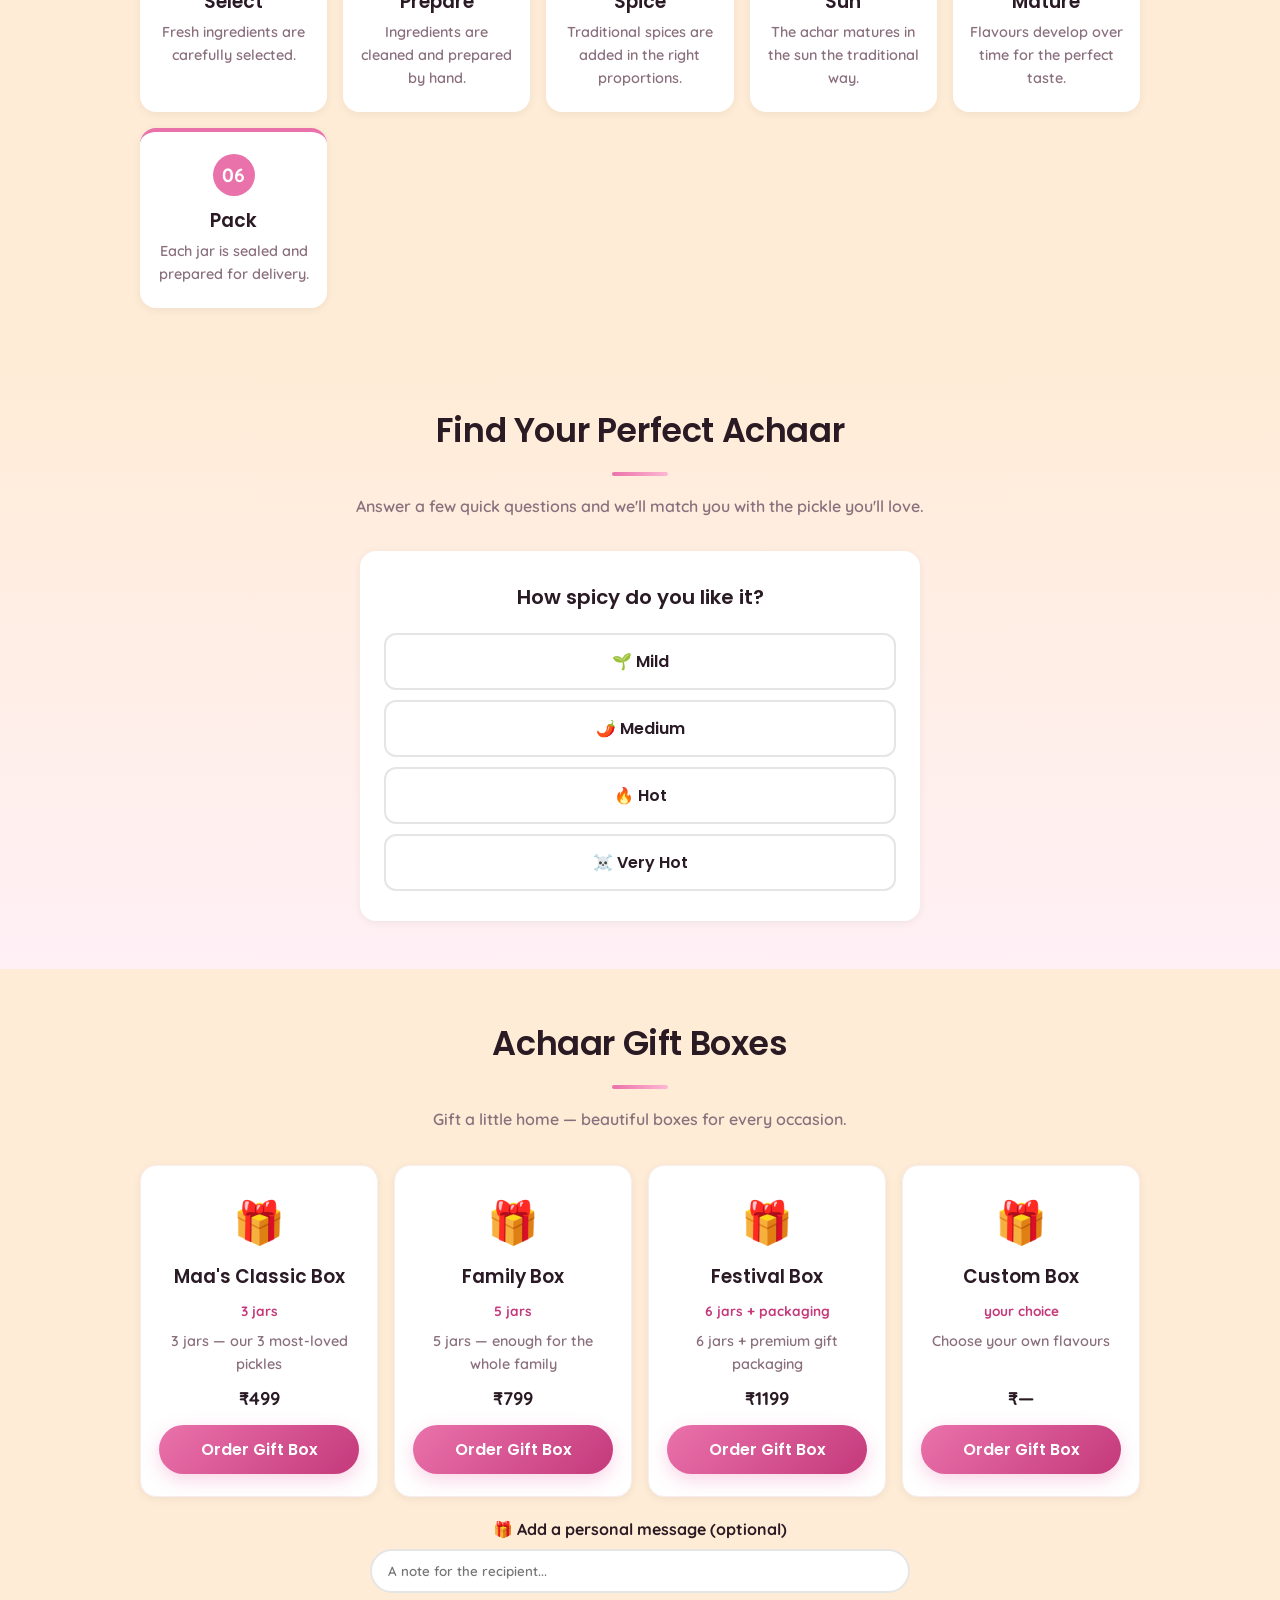
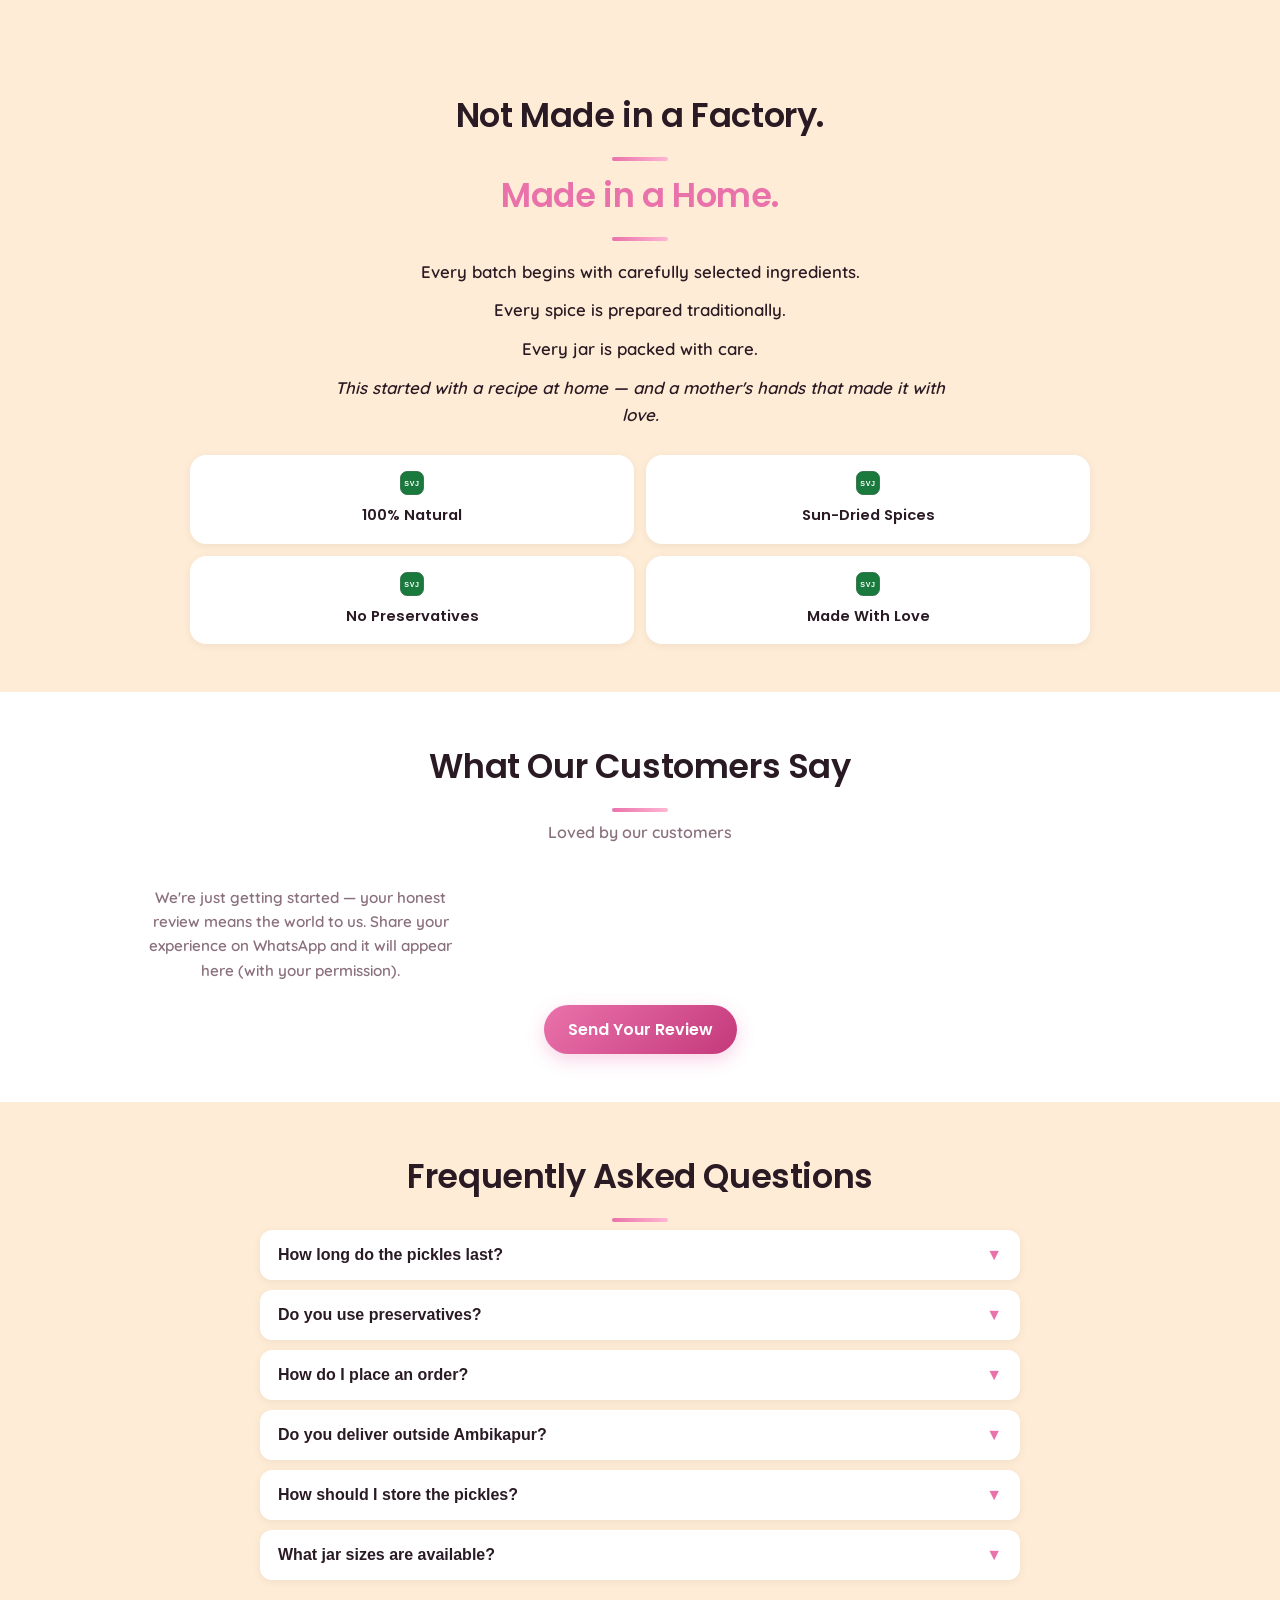
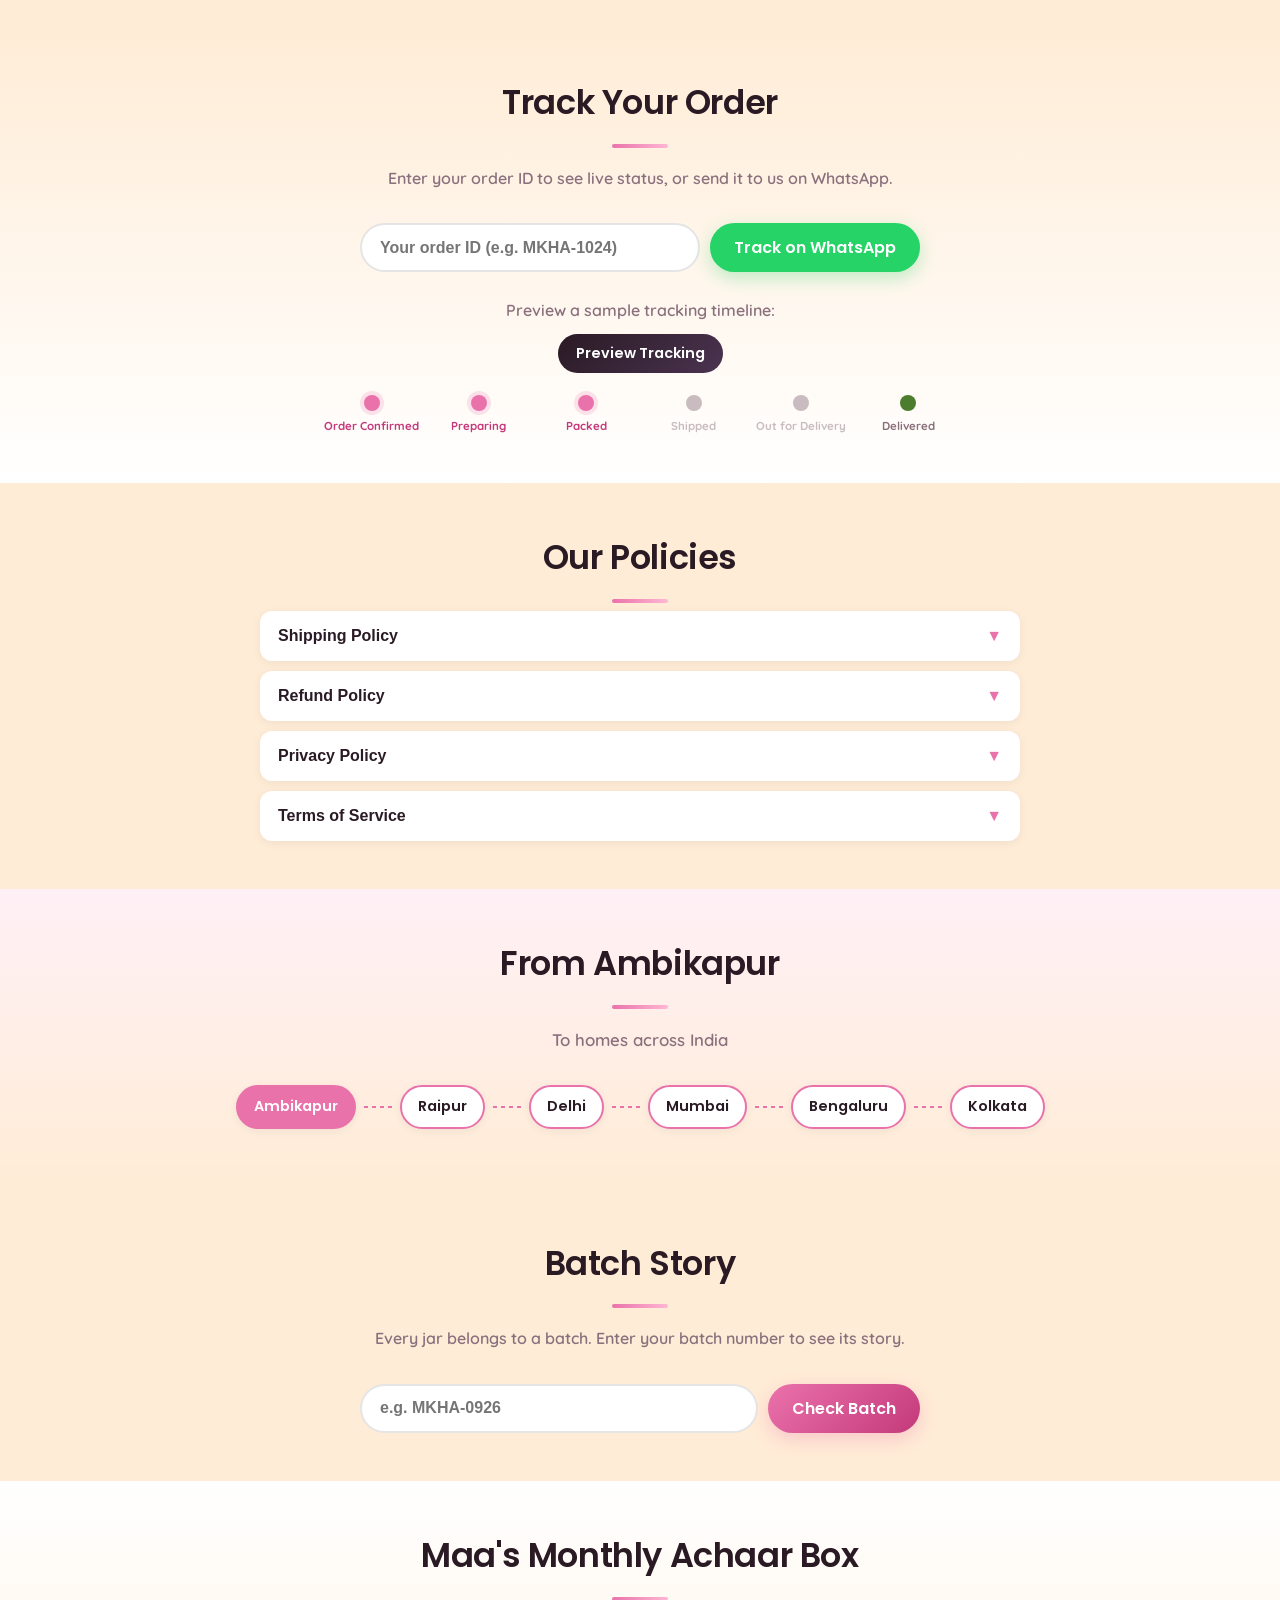
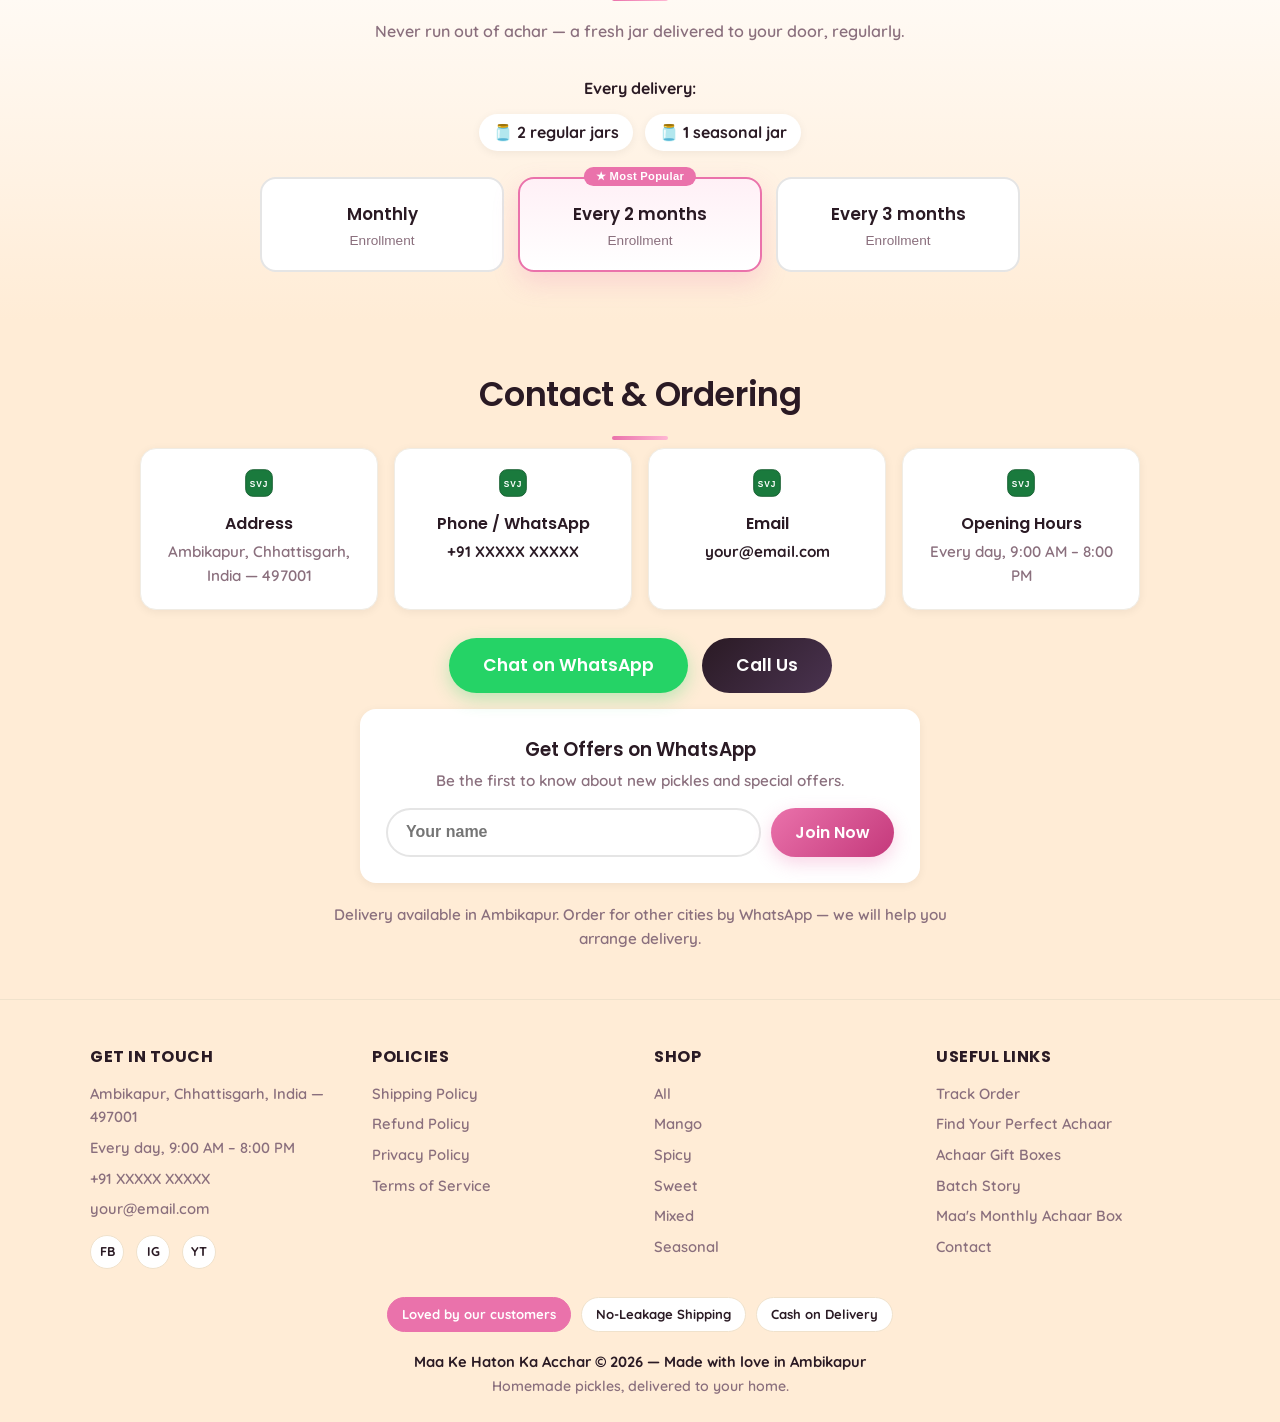
==== commit d98a3635: "SEO & conversion pass: OG/Twitter share image, JSON-LD structured data, canonical, sitemap+robots, t" ====
--- a/index.html
+++ b/index.html
@@ -4,7 +4,27 @@
 <meta charset="UTF-8">
 <meta name="viewport" content="width=device-width, initial-scale=1.0">
 <title>Buy Homemade Pickles Online | Maa Ke Haton Ka Acchar</title>
-<meta name="description" content="Maa Ke Haton Ka Acchar is an online pickle store selling homemade achar made with a mother's hands in Ambikapur, Chhattisgarh. 100% natural, no preservatives. No-Leakage shipping across India.">
+<meta name="description" content="Maa Ke Haton Ka Acchar is an online pickle store selling homemade achar made with a mother's hands in Ambikapur, Chhattisgarh. 100% natural, no preservatives, sun-dried spices. No-leakage shipping across India with Cash on Delivery.">
+<meta name="robots" content="index, follow">
+<link rel="canonical" href="https://maa-achaar.vercel.app/">
+
+<!-- Open Graph -->
+<meta property="og:type" content="website">
+<meta property="og:title" content="Maa Ke Haton Ka Acchar — Homemade Pickles, Made With a Mother's Love">
+<meta property="og:description" content="100% natural homemade achar from Ambikapur. No preservatives, sun-dried spices, no-leakage shipping across India.">
+<meta property="og:url" content="https://maa-achaar.vercel.app/">
+<meta property="og:image" content="https://maa-achaar.vercel.app/og-banner.png">
+<meta property="og:image:width" content="1200">
+<meta property="og:image:height" content="630">
+<meta property="og:site_name" content="Maa Ke Haton Ka Acchar">
+<meta property="og:locale" content="en_IN">
+
+<!-- Twitter Card -->
+<meta name="twitter:card" content="summary_large_image">
+<meta name="twitter:title" content="Maa Ke Haton Ka Acchar — Homemade Pickles">
+<meta name="twitter:description" content="100% natural homemade achar from Ambikapur. Click to order on WhatsApp.">
+<meta name="twitter:image" content="https://maa-achaar.vercel.app/og-banner.png">
+
 <link rel="manifest" href="manifest.json">
 <link rel="icon" href="icons/icon-192.png">
 <link rel="apple-touch-icon" href="icons/icon-180.png">
@@ -12,7 +32,30 @@
 <link rel="preconnect" href="https://fonts.googleapis.com">
 <link rel="preconnect" href="https://fonts.gstatic.com" crossorigin>
 <link href="https://fonts.googleapis.com/css2?family=Poppins:wght@400;500;600;700;800&family=Quicksand:wght@500;600;700&display=swap" rel="stylesheet">
+<link rel="preload" as="image" href="banner.svg">
 <link rel="stylesheet" href="styles.css">
+
+<script type="application/ld+json">
+{
+  "@context": "https://schema.org",
+  "@type": "Store",
+  "name": "Maa Ke Haton Ka Acchar",
+  "description": "Online store selling homemade, preservative-free Indian pickles made in Ambikapur, Chhattisgarh.",
+  "url": "https://maa-achaar.vercel.app/",
+  "image": "https://maa-achaar.vercel.app/og-banner.png",
+  "address": {
+    "@type": "PostalAddress",
+    "addressLocality": "Ambikapur",
+    "addressRegion": "Chhattisgarh",
+    "postalCode": "497001",
+    "addressCountry": "IN"
+  },
+  "brand": {
+    "@type": "Brand",
+    "name": "Maa Ke Haton Ka Acchar"
+  }
+}
+</script>
 </head>
 <body>
 
@@ -91,6 +134,23 @@
   </div>
 </section>
 
+<section class="trust-feature-strip" id="trustFeatures" aria-label="Why choose us">
+  <div class="section-inner strip-grid">
+    <div class="tf-item"><span class="tf-icon">🌿</span><div><strong data-i18n="tf_natural">100% Natural</strong><small data-i18n="tf_natural_d">No preservatives, ever</small></div></div>
+    <div class="tf-item"><span class="tf-icon">🚚</span><div><strong data-i18n="tf_shipping">Pan-India Delivery</strong><small data-i18n="tf_shipping_d">Fresh to your door</small></div></div>
+    <div class="tf-item"><span class="tf-icon">📦</span><div><strong data-i18n="tf_leakproof">No-Leakage Packing</strong><small data-i18n="tf_leakproof_d">Safely sealed jars</small></div></div>
+    <div class="tf-item"><span class="tf-icon">🏺</span><div><strong data-i18n="tf_recipe">Family Recipe</strong><small data-i18n="tf_recipe_d">Made with a mother's hands</small></div></div>
+  </div>
+</section>
+
+<section id="featured" class="section section-featured">
+  <div class="section-inner">
+    <h2 class="section-title" data-i18n="featured_title">Most-Loved Jars</h2>
+    <p class="section-sub" data-i18n="featured_sub">Our customers' favourites — the pickles they order again and again.</p>
+    <div class="product-grid" id="featuredGrid"></div>
+  </div>
+</section>
+
 <section id="products" class="section section-products">
   <div class="section-inner">
     <h2 class="section-title" data-i18n="products_title">Our Pickles</h2>
--- a/styles.css
+++ b/styles.css
@@ -341,6 +341,48 @@
 
 .btn-glow:hover { transform: translateY(-2px); box-shadow: 0 14px 30px rgba(234, 114, 171, 0.5); }
 
+/* ---------- Trust feature strip ---------- */
+.trust-feature-strip {
+  background: var(--white);
+  border-bottom: 1px solid #f7eef1;
+}
+
+.strip-grid {
+  display: grid;
+  grid-template-columns: repeat(auto-fit, minmax(200px, 1fr));
+  gap: 14px;
+  padding: 22px 16px;
+}
+
+.tf-item {
+  display: flex;
+  align-items: center;
+  gap: 12px;
+  justify-content: center;
+  text-align: left;
+}
+
+.tf-icon {
+  font-size: 1.8rem;
+  background: var(--grad-pink);
+  width: 54px;
+  height: 54px;
+  border-radius: 50%;
+  display: flex;
+  align-items: center;
+  justify-content: center;
+  flex-shrink: 0;
+}
+
+.tf-item strong { display: block; color: var(--dark); font-size: 0.95rem; }
+
+.tf-item small { color: var(--muted); font-size: 0.82rem; }
+
+/* ---------- Featured / Most-Loved ---------- */
+.section-featured {
+  background: linear-gradient(180deg, #fff0f6 0%, var(--cream) 60%, var(--cream-2) 100%);
+}
+
 /* ---------- Buttons ---------- */
 .btn {
   display: inline-block;
